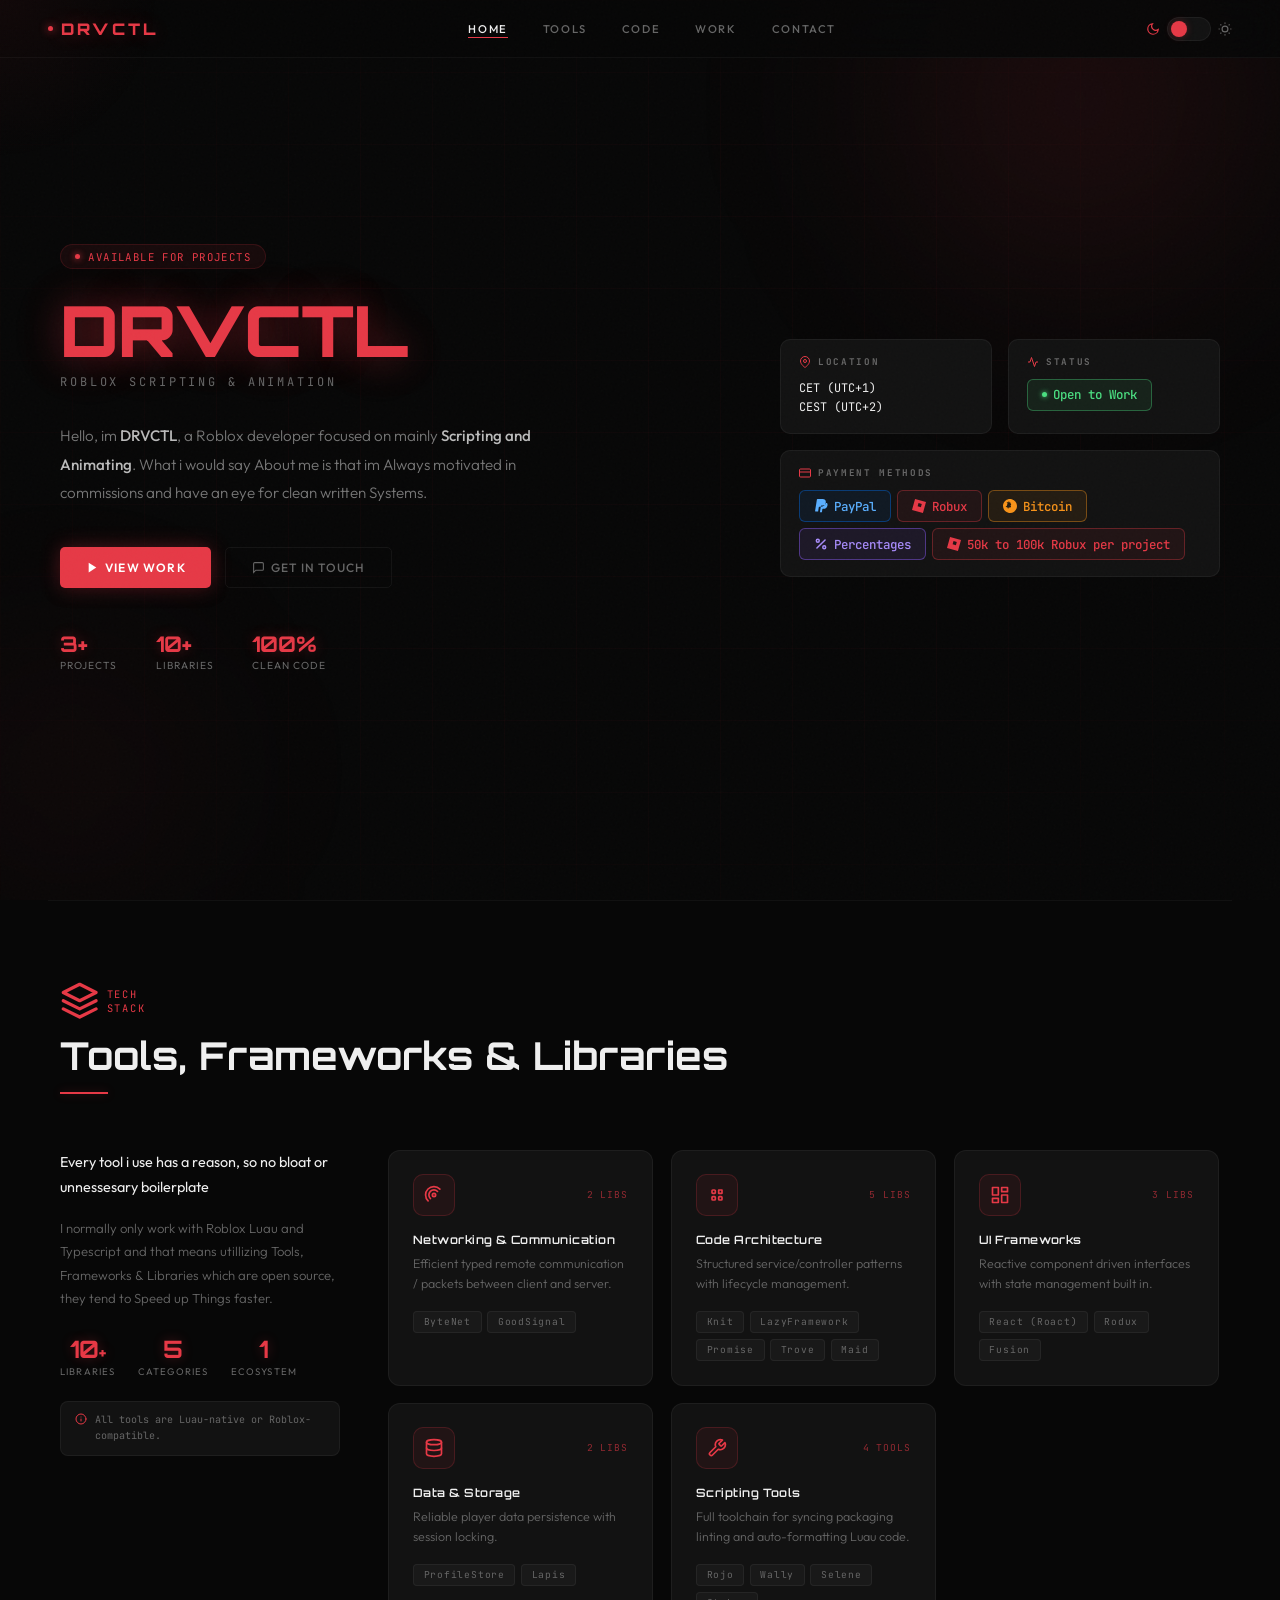
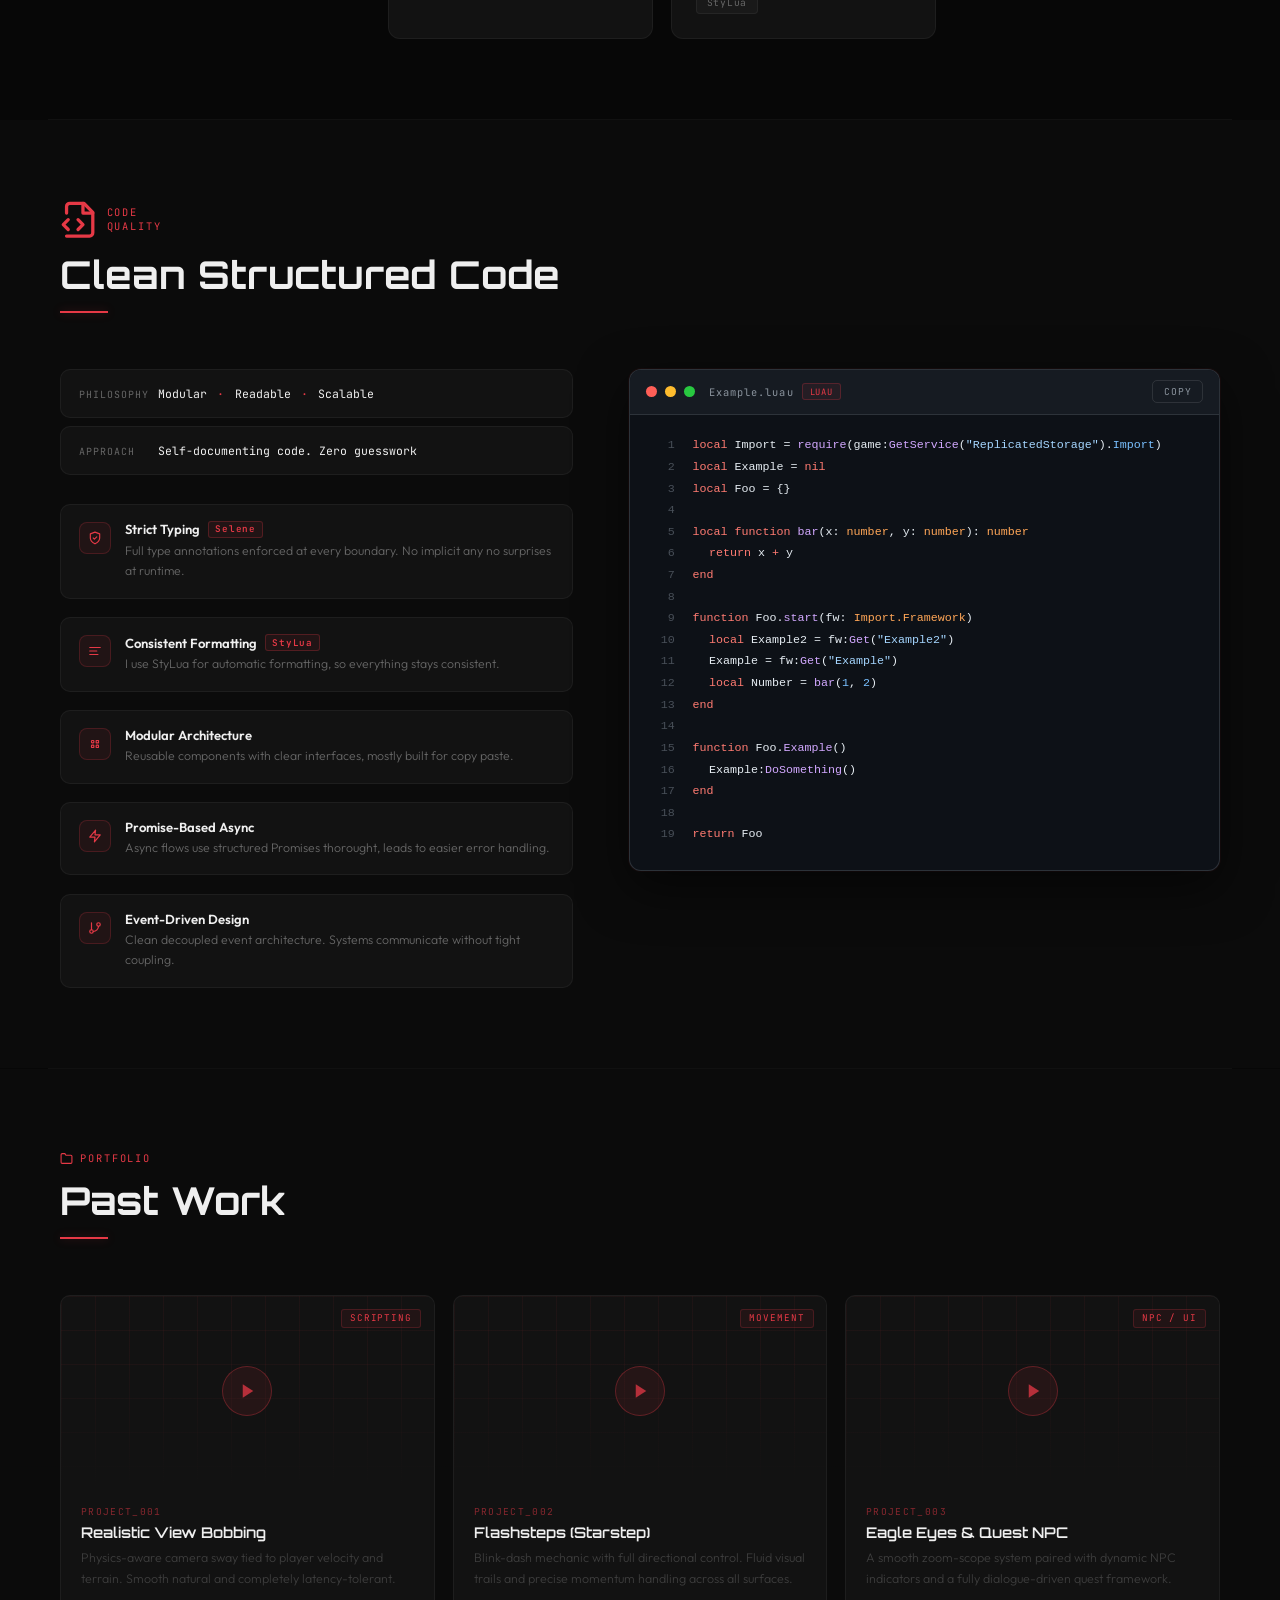
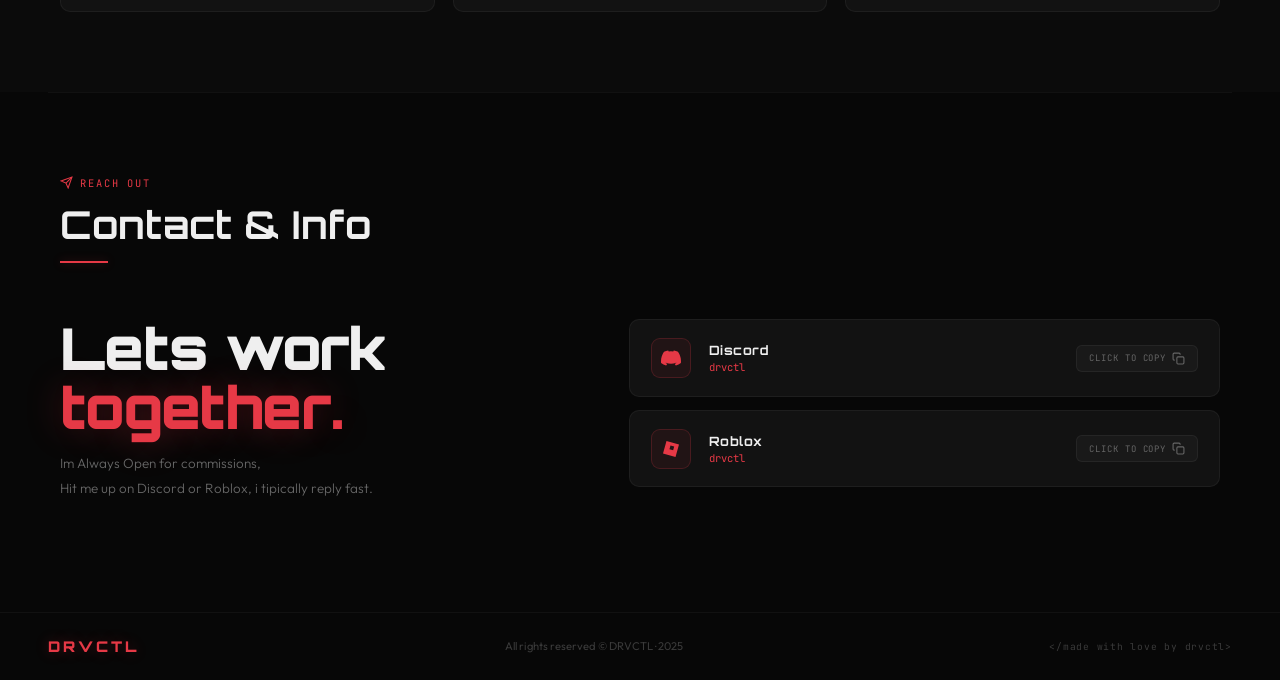
==== index.html @ 99452162 "Add files via upload" ====
<!DOCTYPE html><!--xh9IJOQR8gLfGlNDyFXEE--><html lang="en"><head><meta charSet="utf-8"/><meta name="viewport" content="width=device-width, initial-scale=1"/><link rel="stylesheet" href="/_next/static/css/c3467cd897c38eed.css" data-precedence="next"/><link rel="preload" as="script" fetchPriority="low" href="/_next/static/chunks/webpack-c042ca735a68d6ec.js"/><script src="/_next/static/chunks/4bd1b696-c023c6e3521b1417.js" async=""></script><script src="/_next/static/chunks/255-54d3085ce94738a4.js" async=""></script><script src="/_next/static/chunks/main-app-c511c0a7a3a63392.js" async=""></script><script src="/_next/static/chunks/app/page-fbd50535c885b7f0.js" async=""></script><link rel="preconnect" href="https://fonts.googleapis.com"/><link rel="preconnect" href="https://fonts.gstatic.com" crossorigin="anonymous"/><link rel="icon" type="image/svg+xml" href="data:image/svg+xml,%3Csvg xmlns=&#x27;http://www.w3.org/2000/svg&#x27; viewBox=&#x27;0 0 24 24&#x27; fill=&#x27;none&#x27; stroke=&#x27;%23e63946&#x27; stroke-width=&#x27;2&#x27; stroke-linecap=&#x27;round&#x27; stroke-linejoin=&#x27;round&#x27;%3E%3Cpolygon points=&#x27;13 2 3 14 12 14 11 22 21 10 12 10 13 2&#x27;/%3E%3C/svg%3E"/><title>drvctl/portfolio</title><meta name="description" content="DRVCTL — portfolio."/><link href="https://fonts.googleapis.com/css2?family=Orbitron:wght@400;600;700;900&amp;family=Outfit:wght@300;400;500;600&amp;family=JetBrains+Mono:wght@400;500;700&amp;display=swap" rel="stylesheet"/><script src="/_next/static/chunks/polyfills-42372ed130431b0a.js" noModule=""></script></head><body><div hidden=""><!--$--><!--/$--></div><div id="cursor-glow"></div><nav><div class="nav-logo"><div class="nav-dot"></div>DRVCTL</div><div class="nav-links"><a href="#hero" class="active">Home</a><a href="#tools" class="">Tools</a><a href="#code" class="">Code</a><a href="#work" class="">Work</a><a href="#contact" class="">Contact</a></div><div class="theme-toggle-wrap"><svg class="t-ico t-ico-moon" viewBox="0 0 24 24" fill="none" stroke="currentColor" stroke-width="2"><path d="M21 12.79A9 9 0 1 1 11.21 3 7 7 0 0 0 21 12.79z"></path></svg><div class="theme-toggle" aria-label="Toggle theme"><div class="theme-toggle-knob"></div></div><svg class="t-ico t-ico-sun" viewBox="0 0 24 24" fill="none" stroke="currentColor" stroke-width="2"><circle cx="12" cy="12" r="5"></circle><line x1="12" y1="1" x2="12" y2="3"></line><line x1="12" y1="21" x2="12" y2="23"></line><line x1="4.22" y1="4.22" x2="5.64" y2="5.64"></line><line x1="18.36" y1="18.36" x2="19.78" y2="19.78"></line><line x1="1" y1="12" x2="3" y2="12"></line><line x1="21" y1="12" x2="23" y2="12"></line><line x1="4.22" y1="19.78" x2="5.64" y2="18.36"></line><line x1="18.36" y1="5.64" x2="19.78" y2="4.22"></line></svg></div></nav><section id="hero"><div class="grid-bg"></div><div class="orb orb-1"></div><div class="orb orb-2"></div><div class="hero-inner"><div class="hero-text"><div class="hero-badge fi"><div class="badge-dot"></div>Available for Projects</div><h1 class="hero-name fi d1"><em>DRVCTL</em></h1><p class="hero-role fi d1">Roblox Scripting &amp; Animation</p><p class="hero-bio fi d2">Hello, im <strong>DRVCTL</strong>, a Roblox developer focused on mainly<!-- --> <strong>Scripting and Animating</strong>. What i would say About me is that im Always motivated in commissions and have an eye for clean written Systems.</p><div class="cta-row fi d3"><button class="btn-red"><svg viewBox="0 0 24 24" fill="currentColor" style="width:13px;height:13px"><polygon points="5 3 19 12 5 21 5 3"></polygon></svg> <!-- -->View Work</button><button class="btn-ghost"><svg viewBox="0 0 24 24" fill="none" stroke="currentColor" stroke-width="2" style="width:13px;height:13px"><path d="M21 15a2 2 0 0 1-2 2H7l-4 4V5a2 2 0 0 1 2-2h14a2 2 0 0 1 2 2z"></path></svg> <!-- -->Get in Touch</button></div><div class="hero-stats fi d4"><div><div class="stat-val">3+</div><div class="stat-key">Projects</div></div><div><div class="stat-val">10+</div><div class="stat-key">Libraries</div></div><div><div class="stat-val">100%</div><div class="stat-key">Clean Code</div></div></div></div><div class="hero-visual fi d2"><div class="hero-cards-col"><div class="hero-cards-row"><div class="ci-card"><div class="ci-card-title"><svg viewBox="0 0 24 24" fill="none" stroke="currentColor" stroke-width="2"><path d="M21 10c0 7-9 13-9 13s-9-6-9-13a9 9 0 0 1 18 0z"></path><circle cx="12" cy="10" r="3"></circle></svg>Location</div><div class="ci-card-body">CET (UTC+1)<br/>CEST (UTC+2)</div></div><div class="ci-card"><div class="ci-card-title"><svg viewBox="0 0 24 24" fill="none" stroke="currentColor" stroke-width="2"><polyline points="22 12 18 12 15 21 9 3 6 12 2 12"></polyline></svg>Status</div><div class="ci-badges"><span class="ci-badge open"><span style="width:5px;height:5px;border-radius:50%;background:#4ade80;box-shadow:0 0 5px #4ade80;animation:blink 2s infinite;flex-shrink:0;display:inline-block"></span>Open to Work</span></div></div></div><div class="ci-card"><div class="ci-card-title"><svg viewBox="0 0 24 24" fill="none" stroke="currentColor" stroke-width="2"><rect x="1" y="4" width="22" height="16" rx="2" ry="2"></rect><line x1="1" y1="10" x2="23" y2="10"></line></svg>Payment Methods</div><div class="ci-badges"><span class="ci-badge paypal"><svg width="11" height="11" viewBox="0 0 24 24" fill="currentColor"><path d="M7.076 21.337H2.47a.641.641 0 0 1-.633-.74L4.944.901C5.026.382 5.474 0 5.998 0h7.46c2.57 0 4.578.543 5.69 1.81 1.01 1.15 1.304 2.42 1.012 4.287-.023.143-.047.288-.077.437-.983 5.05-4.349 6.797-8.647 6.797h-2.19c-.524 0-.968.382-1.05.9l-1.12 7.106zm14.146-14.42a3.35 3.35 0 0 0-.607-.541c-.013.076-.026.175-.041.254-.59 3.025-2.566 4.643-5.813 4.643h-2.19a.752.752 0 0 0-.743.637l-1.33 8.437-.356 2.254h3.408l.837-5.306a.641.641 0 0 1 .634-.541h1.329c3.576 0 5.966-1.456 6.73-5.687.32-1.748.143-3.168-.858-4.15z"></path></svg>PayPal</span><span class="ci-badge robux"><svg width="10" height="10" viewBox="0 0 24 24" fill="currentColor"><path d="M5.24 0L0 18.9 18.76 24 24 5.1zm10.01 13.99l-5.57-1.53 1.53-5.57 5.57 1.53z"></path></svg>Robux</span><span class="ci-badge btc"><svg width="11" height="11" viewBox="0 0 24 24" fill="currentColor"><path d="M23.638 14.904c-1.602 6.43-8.113 10.34-14.542 8.736C2.67 22.05-1.244 15.525.362 9.105 1.962 2.67 8.475-1.243 14.9.358c6.43 1.605 10.342 8.115 8.738 14.546zM14.52 7.027c-.867-.316-1.799-.421-2.68-.45l.434-1.739-1.064-.265-.424 1.698c-.28-.07-.567-.135-.853-.2l.427-1.711-1.063-.265-.434 1.737c-.232-.053-.46-.105-.682-.16l.001-.005-1.468-.366-.283 1.136s.788.181.771.192c.43.107.508.392.495.618l-.496 1.988c.03.008.068.018.11.035l-.112-.028-.696 2.79c-.052.13-.185.325-.485.251.011.016-.772-.192-.772-.192l-.527 1.218 1.386.346c.258.065.51.132.759.196l-.44 1.763 1.063.265.434-1.74c.29.079.572.151.847.221l-.432 1.73 1.063.265.44-1.758c1.816.344 3.18.205 3.755-1.438.463-1.322-.023-2.085-.979-2.583.696-.16 1.22-.617 1.36-1.56.192-1.237-.756-1.904-2.042-2.35z"></path></svg>Bitcoin</span><span class="ci-badge percent"><svg width="12" height="12" viewBox="0 0 24 24" fill="none" stroke="currentColor" stroke-width="2.5" stroke-linecap="round"><line x1="19" y1="5" x2="5" y2="19"></line><circle cx="6.5" cy="6.5" r="2.5"></circle><circle cx="17.5" cy="17.5" r="2.5"></circle></svg>Percentages</span><span class="ci-badge robux"><svg width="10" height="10" viewBox="0 0 24 24" fill="currentColor"><path d="M5.24 0L0 18.9 18.76 24 24 5.1zm10.01 13.99l-5.57-1.53 1.53-5.57 5.57 1.53z"></path></svg>50k to 100k Robux per project</span></div></div></div></div></div></section><hr class="divider"/><section id="tools"><div class="section-inner"><div class="section-header fi"><div class="section-eyebrow"><svg viewBox="0 0 24 24" fill="none" stroke="currentColor" stroke-width="2" stroke-linecap="round" stroke-linejoin="round"><polygon points="12 2 2 7 12 12 22 7 12 2"></polygon><polyline points="2 17 12 22 22 17"></polyline><polyline points="2 12 12 17 22 12"></polyline></svg> tech stack</div><h2 class="section-title">Tools, Frameworks &amp; Libraries</h2><div class="section-rule"></div></div><div class="tools-layout"><div class="tools-sidebar fi"><p class="tools-sidebar-lead">Every tool i use has a reason, so no bloat or unnessesary boilerplate</p><p class="tools-sidebar-body">I normally only work with Roblox Luau and Typescript and that means utillizing Tools, Frameworks &amp; Libraries which are open source, they tend to Speed up Things faster.</p><div class="tools-stats"><div class="ts-stat"><div class="ts-val">10<span class="ts-plus">+</span></div><div class="ts-key">Libraries</div></div><div class="ts-stat"><div class="ts-val">5</div><div class="ts-key">Categories</div></div><div class="ts-stat"><div class="ts-val">1</div><div class="ts-key">Ecosystem</div></div></div><div class="tools-sidebar-note"><svg viewBox="0 0 24 24" fill="none" stroke="currentColor" stroke-width="2" stroke-linecap="round" stroke-linejoin="round"><circle cx="12" cy="12" r="10"></circle><line x1="12" y1="16" x2="12" y2="12"></line><line x1="12" y1="8" x2="12.01" y2="8"></line></svg><span>All tools are Luau-native or Roblox-compatible.</span></div></div><div class="tools-grid"><div class="tool-card fi "><div class="tool-card-top"><div class="tool-ico-lg"><svg viewBox="0 0 24 24" fill="none" stroke="currentColor" stroke-width="2" stroke-linecap="round" stroke-linejoin="round"><circle cx="12" cy="12" r="2"></circle><path d="M4.93 19.07A10 10 0 1 1 19.07 4.93"></path><path d="M7.76 16.24A6 6 0 1 1 16.24 7.76"></path></svg></div><span class="tool-count">2 libs</span></div><div class="tool-cat">Networking &amp; Communication</div><div class="tool-desc">Efficient typed remote communication / packets between client and server.</div><div class="tool-pills"><span class="pill">ByteNet</span><span class="pill">GoodSignal</span></div></div><div class="tool-card fi d1"><div class="tool-card-top"><div class="tool-ico-lg"><svg viewBox="0 0 24 24" fill="none" stroke="currentColor" stroke-width="2" stroke-linecap="round" stroke-linejoin="round"><rect x="14" y="14" width="4" height="4" rx="1"></rect><rect x="6" y="14" width="4" height="4" rx="1"></rect><rect x="6" y="6" width="4" height="4" rx="1"></rect><path d="M14 6h4v4h-4z"></path></svg></div><span class="tool-count">5 libs</span></div><div class="tool-cat">Code Architecture</div><div class="tool-desc">Structured service/controller patterns with lifecycle management.</div><div class="tool-pills"><span class="pill">Knit</span><span class="pill">LazyFramework</span><span class="pill">Promise</span><span class="pill">Trove</span><span class="pill">Maid</span></div></div><div class="tool-card fi d2"><div class="tool-card-top"><div class="tool-ico-lg"><svg viewBox="0 0 24 24" fill="none" stroke="currentColor" stroke-width="2" stroke-linecap="round" stroke-linejoin="round"><rect x="3" y="3" width="7" height="9"></rect><rect x="14" y="3" width="7" height="5"></rect><rect x="14" y="12" width="7" height="9"></rect><rect x="3" y="16" width="7" height="5"></rect></svg></div><span class="tool-count">3 libs</span></div><div class="tool-cat">UI Frameworks</div><div class="tool-desc">Reactive component driven interfaces with state management built in.</div><div class="tool-pills"><span class="pill">React (Roact)</span><span class="pill">Rodux</span><span class="pill">Fusion</span></div></div><div class="tool-card fi d1"><div class="tool-card-top"><div class="tool-ico-lg"><svg viewBox="0 0 24 24" fill="none" stroke="currentColor" stroke-width="2" stroke-linecap="round" stroke-linejoin="round"><ellipse cx="12" cy="5" rx="9" ry="3"></ellipse><path d="M21 12c0 1.66-4 3-9 3s-9-1.34-9-3"></path><path d="M3 5v14c0 1.66 4 3 9 3s9-1.34 9-3V5"></path></svg></div><span class="tool-count">2 libs</span></div><div class="tool-cat">Data &amp; Storage</div><div class="tool-desc">Reliable player data persistence with session locking.</div><div class="tool-pills"><span class="pill">ProfileStore</span><span class="pill">Lapis</span></div></div><div class="tool-card fi d2"><div class="tool-card-top"><div class="tool-ico-lg"><svg viewBox="0 0 24 24" fill="none" stroke="currentColor" stroke-width="2" stroke-linecap="round" stroke-linejoin="round"><path d="M14.7 6.3a1 1 0 0 0 0 1.4l1.6 1.6a1 1 0 0 0 1.4 0l3.77-3.77a6 6 0 0 1-7.94 7.94l-6.91 6.91a2.12 2.12 0 0 1-3-3l6.91-6.91a6 6 0 0 1 7.94-7.94l-3.76 3.76z"></path></svg></div><span class="tool-count">4 tools</span></div><div class="tool-cat">Scripting Tools</div><div class="tool-desc">Full toolchain for syncing packaging linting and auto-formatting Luau code.</div><div class="tool-pills"><span class="pill">Rojo</span><span class="pill">Wally</span><span class="pill">Selene</span><span class="pill">StyLua</span></div></div></div></div></div></section><hr class="divider"/><section id="code"><div class="section-inner"><div class="section-header fi"><div class="section-eyebrow"><svg viewBox="0 0 24 24" fill="none" stroke="currentColor" stroke-width="2" stroke-linecap="round" stroke-linejoin="round"><path d="M4 22h14a2 2 0 0 0 2-2V7.5L14.5 2H6a2 2 0 0 0-2 2v4"></path><polyline points="14 2 14 8 20 8"></polyline><path d="m5 12-3 3 3 3"></path><path d="m11 18 3-3-3-3"></path></svg> code quality</div><h2 class="section-title">Clean Structured Code</h2><div class="section-rule"></div></div><div class="code-layout"><div class="code-left fi"><div class="code-intro-cards"><div class="cp-card"><div class="cic"><div class="cic-label">Philosophy</div><div class="cic-val">Modular <span class="cic-sep">·</span> Readable <span class="cic-sep">·</span> Scalable</div></div></div><div class="cp-card"><div class="cic"><div class="cic-label">Approach</div><div class="cic-val">Self-documenting code. Zero guesswork</div></div></div></div><div class="code-principles"><div class="cp-card"><div class="cp-row"><div class="cp-icon"><svg viewBox="0 0 24 24" fill="none" stroke="currentColor" stroke-width="2" stroke-linecap="round" stroke-linejoin="round"><path d="M12 22s8-4 8-10V5l-8-3-8 3v7c0 6 8 10 8 10z"></path><polyline points="9 12 11 14 15 10"></polyline></svg></div><div class="cp-content"><div class="cp-title">Strict Typing<span class="cp-tool">Selene</span></div><div class="cp-desc">Full type annotations enforced at every boundary. No implicit any no surprises at runtime.</div></div></div></div><div class="cp-card"><div class="cp-row"><div class="cp-icon"><svg viewBox="0 0 24 24" fill="none" stroke="currentColor" stroke-width="2" stroke-linecap="round" stroke-linejoin="round"><line x1="21" y1="6" x2="3" y2="6"></line><line x1="15" y1="12" x2="3" y2="12"></line><line x1="17" y1="18" x2="3" y2="18"></line></svg></div><div class="cp-content"><div class="cp-title">Consistent Formatting<span class="cp-tool">StyLua</span></div><div class="cp-desc">I use StyLua for automatic formatting, so everything stays consistent.</div></div></div></div><div class="cp-card"><div class="cp-row"><div class="cp-icon"><svg viewBox="0 0 24 24" fill="none" stroke="currentColor" stroke-width="2" stroke-linecap="round" stroke-linejoin="round"><rect x="14" y="14" width="4" height="4" rx="1"></rect><rect x="6" y="14" width="4" height="4" rx="1"></rect><rect x="6" y="6" width="4" height="4" rx="1"></rect><path d="M14 6h4v4h-4z"></path></svg></div><div class="cp-content"><div class="cp-title">Modular Architecture</div><div class="cp-desc">Reusable components with clear interfaces, mostly built for copy paste.</div></div></div></div><div class="cp-card"><div class="cp-row"><div class="cp-icon"><svg viewBox="0 0 24 24" fill="none" stroke="currentColor" stroke-width="2" stroke-linecap="round" stroke-linejoin="round"><polygon points="13 2 3 14 12 14 11 22 21 10 12 10 13 2"></polygon></svg></div><div class="cp-content"><div class="cp-title">Promise-Based Async</div><div class="cp-desc">Async flows use structured Promises thorought, leads to easier error handling.</div></div></div></div><div class="cp-card"><div class="cp-row"><div class="cp-icon"><svg viewBox="0 0 24 24" fill="none" stroke="currentColor" stroke-width="2" stroke-linecap="round" stroke-linejoin="round"><line x1="6" y1="3" x2="6" y2="15"></line><circle cx="18" cy="6" r="3"></circle><circle cx="6" cy="18" r="3"></circle><path d="M18 9a9 9 0 0 1-9 9"></path></svg></div><div class="cp-content"><div class="cp-title">Event-Driven Design</div><div class="cp-desc">Clean decoupled event architecture. Systems communicate without tight coupling.</div></div></div></div></div></div><div class="terminal fi d2"><div class="terminal-bar"><div class="td td-r"></div><div class="td td-y"></div><div class="td td-g"></div><div class="t-title">Example.luau<span class="t-lang-badge">Luau</span></div><button class="terminal-copy-btn ">Copy</button></div><div class="terminal-body"><pre><div><span class="ln">1</span><span class="kw">local </span><span class="vr">Import</span><span> = </span><span class="fn">require</span><span>(</span><span class="vr">game</span><span>:</span><span class="fn">GetService</span><span>(</span><span class="st">&quot;ReplicatedStorage&quot;</span><span>).</span><span class="prop">Import</span><span>)</span></div><div><span class="ln">2</span><span class="kw">local </span><span class="vr">Example</span><span> = </span><span class="kw">nil</span></div><div><span class="ln">3</span><span class="kw">local </span><span class="vr">Foo</span><span> = {}</span></div><div><span class="ln">4</span></div><div><span class="ln">5</span><span class="kw">local function </span><span class="fn">bar</span><span>(</span><span class="vr">x</span><span>: </span><span class="tp">number</span><span>, </span><span class="vr">y</span><span>: </span><span class="tp">number</span><span>): </span><span class="tp">number</span></div><div><span class="ln">6</span><span class="kw">	return </span><span class="vr">x</span><span class="op"> + </span><span class="vr">y</span></div><div><span class="ln">7</span><span class="kw">end</span></div><div><span class="ln">8</span></div><div><span class="ln">9</span><span class="kw">function </span><span class="vr">Foo</span><span>.</span><span class="fn">start</span><span>(</span><span class="vr">fw</span><span>: </span><span class="tp">Import.Framework</span><span>)</span></div><div><span class="ln">10</span><span class="kw">	local </span><span class="vr">Example2</span><span> = </span><span class="vr">fw</span><span>:</span><span class="fn">Get</span><span>(</span><span class="st">&quot;Example2&quot;</span><span>)</span></div><div><span class="ln">11</span><span>	</span><span class="vr">Example</span><span> = </span><span class="vr">fw</span><span>:</span><span class="fn">Get</span><span>(</span><span class="st">&quot;Example&quot;</span><span>)</span></div><div><span class="ln">12</span><span class="kw">	local </span><span class="vr">Number</span><span> = </span><span class="fn">bar</span><span>(</span><span class="nm">1</span><span>, </span><span class="nm">2</span><span>)</span></div><div><span class="ln">13</span><span class="kw">end</span></div><div><span class="ln">14</span></div><div><span class="ln">15</span><span class="kw">function </span><span class="vr">Foo</span><span>.</span><span class="fn">Example</span><span>()</span></div><div><span class="ln">16</span><span>	</span><span class="vr">Example</span><span>:</span><span class="fn">DoSomething</span><span>()</span></div><div><span class="ln">17</span><span class="kw">end</span></div><div><span class="ln">18</span></div><div><span class="ln">19</span><span class="kw">return </span><span class="vr">Foo</span></div></pre></div></div></div></div></section><hr class="divider"/><section id="work"><div class="section-inner"><div class="section-header fi"><div class="section-eyebrow"><svg viewBox="0 0 24 24" fill="none" stroke="currentColor" stroke-width="2" style="width:13px;height:13px"><path d="M22 19a2 2 0 0 1-2 2H4a2 2 0 0 1-2-2V5a2 2 0 0 1 2-2h5l2 3h9a2 2 0 0 1 2 2z"></path></svg>portfolio</div><h2 class="section-title">Past Work</h2><div class="section-rule"></div></div><div class="work-grid"><div class="work-card fi "><div class="work-thumb"><video class="thumb-video" src="https://files.catbox.moe/8qedfu.mp4" muted="" playsInline="" preload="metadata" style="pointer-events:none"></video><div class="thumb-grid"></div><div class="thumb-fade"></div><span class="work-badge">Scripting</span><div class="work-play"><svg viewBox="0 0 24 24" fill="currentColor" style="width:18px;height:18px;margin-left:2px"><polygon points="5 3 19 12 5 21 5 3"></polygon></svg></div></div><div class="work-body"><div class="work-idx">PROJECT_<!-- -->001</div><div class="work-title">Realistic View Bobbing</div><div class="work-desc">Physics-aware camera sway tied to player velocity and terrain. Smooth natural and completely latency-tolerant.</div></div></div><div class="work-card fi d1"><div class="work-thumb"><video class="thumb-video" src="https://files.catbox.moe/xrctqd.mp4" muted="" playsInline="" preload="metadata" style="pointer-events:none"></video><div class="thumb-grid"></div><div class="thumb-fade"></div><span class="work-badge">Movement</span><div class="work-play"><svg viewBox="0 0 24 24" fill="currentColor" style="width:18px;height:18px;margin-left:2px"><polygon points="5 3 19 12 5 21 5 3"></polygon></svg></div></div><div class="work-body"><div class="work-idx">PROJECT_<!-- -->002</div><div class="work-title">Flashsteps (Starstep)</div><div class="work-desc">Blink-dash mechanic with full directional control. Fluid visual trails and precise momentum handling across all surfaces.</div></div></div><div class="work-card fi d2"><div class="work-thumb"><video class="thumb-video" src="https://files.catbox.moe/epp51o.mp4" muted="" playsInline="" preload="metadata" style="pointer-events:none"></video><div class="thumb-grid"></div><div class="thumb-fade"></div><span class="work-badge">NPC / UI</span><div class="work-play"><svg viewBox="0 0 24 24" fill="currentColor" style="width:18px;height:18px;margin-left:2px"><polygon points="5 3 19 12 5 21 5 3"></polygon></svg></div></div><div class="work-body"><div class="work-idx">PROJECT_<!-- -->003</div><div class="work-title">Eagle Eyes &amp; Quest NPC</div><div class="work-desc">A smooth zoom-scope system paired with dynamic NPC indicators and a fully dialogue-driven quest framework.</div></div></div></div></div></section><div id="video-modal" class=""><div class="vm-backdrop"></div><div class="vm-box"><div class="vm-header"><div class="vm-title"><div class="vm-title-dot"></div><span>Preview</span></div><button class="vm-close"><svg viewBox="0 0 14 14"><line x1="1" y1="1" x2="13" y2="13"></line><line x1="13" y1="1" x2="1" y2="13"></line></svg></button></div><div class="vm-video-wrap"></div></div></div><hr class="divider"/><section id="contact"><div class="section-inner"><div class="section-header fi"><div class="section-eyebrow"><svg viewBox="0 0 24 24" fill="none" stroke="currentColor" stroke-width="2" style="width:13px;height:13px"><line x1="22" y1="2" x2="11" y2="13"></line><polygon points="22 2 15 22 11 13 2 9 22 2"></polygon></svg>reach out</div><h2 class="section-title">Contact &amp; Info</h2><div class="section-rule"></div></div><div class="contact-grid"><div class="contact-left fi"><h3>Lets work<br/><em>together.</em></h3><p>Im Always Open for commissions,<br/>Hit me up on Discord or Roblox, i tipically reply fast.</p></div><div class="contact-right-copy fi d1"><div class="c-platform"><div class="cp-ico"><svg width="20" height="20" viewBox="0 0 24 24" fill="#e63946"><path d="M20.317 4.37a19.791 19.791 0 0 0-4.885-1.515.074.074 0 0 0-.079.037c-.21.375-.444.864-.608 1.25a18.27 18.27 0 0 0-5.487 0 12.64 12.64 0 0 0-.617-1.25.077.077 0 0 0-.079-.037A19.736 19.736 0 0 0 3.677 4.37a.07.07 0 0 0-.032.027C.533 9.046-.32 13.58.099 18.057a.082.082 0 0 0 .031.057 19.9 19.9 0 0 0 5.993 3.03.078.078 0 0 0 .084-.028 14.09 14.09 0 0 0 1.226-1.994.076.076 0 0 0-.041-.106 13.107 13.107 0 0 1-1.872-.892.077.077 0 0 1-.008-.128 10.2 10.2 0 0 0 .372-.292.074.074 0 0 1 .077-.01c3.928 1.793 8.18 1.793 12.062 0a.074.074 0 0 1 .078.01c.12.098.246.198.373.292a.077.077 0 0 1-.006.127 12.299 12.299 0 0 1-1.873.892.077.077 0 0 0-.041.107c.36.698.772 1.362 1.225 1.993a.076.076 0 0 0 .084.028 19.839 19.839 0 0 0 6.002-3.03.077.077 0 0 0 .032-.054c.5-5.177-.838-9.674-3.549-13.66a.061.061 0 0 0-.031-.03z"></path></svg></div><div class="cp-info"><div class="cp-name">Discord</div><div class="cp-sub">drvctl</div></div><div class="cp-action"><span class="cp-copy-label">click to copy</span><div class="cp-arr"><svg viewBox="0 0 24 24" fill="none" stroke="currentColor" stroke-width="2" style="width:13px;height:13px"><rect x="9" y="9" width="13" height="13" rx="2" ry="2"></rect><path d="M5 15H4a2 2 0 0 1-2-2V4a2 2 0 0 1 2-2h9a2 2 0 0 1 2 2v1"></path></svg></div></div></div><div class="c-platform"><div class="cp-ico"><svg width="16" height="16" viewBox="0 0 24 24" fill="#e63946"><path d="M5.24 0L0 18.9 18.76 24 24 5.1zm10.01 13.99l-5.57-1.53 1.53-5.57 5.57 1.53z"></path></svg></div><div class="cp-info"><div class="cp-name">Roblox</div><div class="cp-sub">drvctl</div></div><div class="cp-action"><span class="cp-copy-label">click to copy</span><div class="cp-arr"><svg viewBox="0 0 24 24" fill="none" stroke="currentColor" stroke-width="2" style="width:13px;height:13px"><rect x="9" y="9" width="13" height="13" rx="2" ry="2"></rect><path d="M5 15H4a2 2 0 0 1-2-2V4a2 2 0 0 1 2-2h9a2 2 0 0 1 2 2v1"></path></svg></div></div></div></div></div></div></section><div id="copy-toast" class=""></div><footer><div class="foot-logo">DRVCTL</div><div class="foot-text">All rights reserved © DRVCTL · 2025</div><div class="foot-code">&lt;/made with love by drvctl&gt;</div></footer><!--$--><!--/$--><script src="/_next/static/chunks/webpack-c042ca735a68d6ec.js" id="_R_" async=""></script><script>(self.__next_f=self.__next_f||[]).push([0])</script><script>self.__next_f.push([1,"1:\"$Sreact.fragment\"\n2:I[9766,[],\"\"]\n3:I[8924,[],\"\"]\n4:I[3431,[\"974\",\"static/chunks/app/page-fbd50535c885b7f0.js\"],\"default\"]\n5:I[6269,[\"974\",\"static/chunks/app/page-fbd50535c885b7f0.js\"],\"default\"]\n6:I[1218,[\"974\",\"static/chunks/app/page-fbd50535c885b7f0.js\"],\"default\"]\n13:I[7150,[],\"\"]\n:HL[\"/_next/static/css/c3467cd897c38eed.css\",\"style\"]\n"])</script><script>self.__next_f.push([1,"0:{\"P\":null,\"b\":\"xh9IJOQR8gLfGlNDyFXEE\",\"p\":\"\",\"c\":[\"\",\"\"],\"i\":false,\"f\":[[[\"\",{\"children\":[\"__PAGE__\",{}]},\"$undefined\",\"$undefined\",true],[\"\",[\"$\",\"$1\",\"c\",{\"children\":[[[\"$\",\"link\",\"0\",{\"rel\":\"stylesheet\",\"href\":\"/_next/static/css/c3467cd897c38eed.css\",\"precedence\":\"next\",\"crossOrigin\":\"$undefined\",\"nonce\":\"$undefined\"}]],[\"$\",\"html\",null,{\"lang\":\"en\",\"children\":[[\"$\",\"head\",null,{\"children\":[[\"$\",\"link\",null,{\"rel\":\"preconnect\",\"href\":\"https://fonts.googleapis.com\"}],[\"$\",\"link\",null,{\"rel\":\"preconnect\",\"href\":\"https://fonts.gstatic.com\",\"crossOrigin\":\"anonymous\"}],[\"$\",\"link\",null,{\"href\":\"https://fonts.googleapis.com/css2?family=Orbitron:wght@400;600;700;900\u0026family=Outfit:wght@300;400;500;600\u0026family=JetBrains+Mono:wght@400;500;700\u0026display=swap\",\"rel\":\"stylesheet\"}],[\"$\",\"link\",null,{\"rel\":\"icon\",\"type\":\"image/svg+xml\",\"href\":\"data:image/svg+xml,%3Csvg xmlns='http://www.w3.org/2000/svg' viewBox='0 0 24 24' fill='none' stroke='%23e63946' stroke-width='2' stroke-linecap='round' stroke-linejoin='round'%3E%3Cpolygon points='13 2 3 14 12 14 11 22 21 10 12 10 13 2'/%3E%3C/svg%3E\"}]]}],[\"$\",\"body\",null,{\"children\":[\"$\",\"$L2\",null,{\"parallelRouterKey\":\"children\",\"error\":\"$undefined\",\"errorStyles\":\"$undefined\",\"errorScripts\":\"$undefined\",\"template\":[\"$\",\"$L3\",null,{}],\"templateStyles\":\"$undefined\",\"templateScripts\":\"$undefined\",\"notFound\":[[[\"$\",\"title\",null,{\"children\":\"404: This page could not be found.\"}],[\"$\",\"div\",null,{\"style\":{\"fontFamily\":\"system-ui,\\\"Segoe UI\\\",Roboto,Helvetica,Arial,sans-serif,\\\"Apple Color Emoji\\\",\\\"Segoe UI Emoji\\\"\",\"height\":\"100vh\",\"textAlign\":\"center\",\"display\":\"flex\",\"flexDirection\":\"column\",\"alignItems\":\"center\",\"justifyContent\":\"center\"},\"children\":[\"$\",\"div\",null,{\"children\":[[\"$\",\"style\",null,{\"dangerouslySetInnerHTML\":{\"__html\":\"body{color:#000;background:#fff;margin:0}.next-error-h1{border-right:1px solid rgba(0,0,0,.3)}@media (prefers-color-scheme:dark){body{color:#fff;background:#000}.next-error-h1{border-right:1px solid rgba(255,255,255,.3)}}\"}}],[\"$\",\"h1\",null,{\"className\":\"next-error-h1\",\"style\":{\"display\":\"inline-block\",\"margin\":\"0 20px 0 0\",\"padding\":\"0 23px 0 0\",\"fontSize\":24,\"fontWeight\":500,\"verticalAlign\":\"top\",\"lineHeight\":\"49px\"},\"children\":404}],[\"$\",\"div\",null,{\"style\":{\"display\":\"inline-block\"},\"children\":[\"$\",\"h2\",null,{\"style\":{\"fontSize\":14,\"fontWeight\":400,\"lineHeight\":\"49px\",\"margin\":0},\"children\":\"This page could not be found.\"}]}]]}]}]],[]],\"forbidden\":\"$undefined\",\"unauthorized\":\"$undefined\"}]}]]}]]}],{\"children\":[\"__PAGE__\",[\"$\",\"$1\",\"c\",{\"children\":[[[\"$\",\"$L4\",null,{}],[\"$\",\"$L5\",null,{}],[\"$\",\"$L6\",null,{}],[\"$\",\"hr\",null,{\"className\":\"divider\"}],[\"$\",\"section\",null,{\"id\":\"tools\",\"children\":[\"$\",\"div\",null,{\"className\":\"section-inner\",\"children\":[[\"$\",\"div\",null,{\"className\":\"section-header fi\",\"children\":[[\"$\",\"div\",null,{\"className\":\"section-eyebrow\",\"children\":[[\"$\",\"svg\",null,{\"viewBox\":\"0 0 24 24\",\"fill\":\"none\",\"stroke\":\"currentColor\",\"strokeWidth\":\"2\",\"strokeLinecap\":\"round\",\"strokeLinejoin\":\"round\",\"children\":[[\"$\",\"polygon\",null,{\"points\":\"12 2 2 7 12 12 22 7 12 2\"}],[\"$\",\"polyline\",null,{\"points\":\"2 17 12 22 22 17\"}],[\"$\",\"polyline\",null,{\"points\":\"2 12 12 17 22 12\"}]]}],\" tech stack\"]}],[\"$\",\"h2\",null,{\"className\":\"section-title\",\"children\":\"Tools, Frameworks \u0026 Libraries\"}],[\"$\",\"div\",null,{\"className\":\"section-rule\"}]]}],[\"$\",\"div\",null,{\"className\":\"tools-layout\",\"children\":[[\"$\",\"div\",null,{\"className\":\"tools-sidebar fi\",\"children\":[[\"$\",\"p\",null,{\"className\":\"tools-sidebar-lead\",\"children\":\"Every tool i use has a reason, so no bloat or unnessesary boilerplate\"}],[\"$\",\"p\",null,{\"className\":\"tools-sidebar-body\",\"children\":\"I normally only work with Roblox Luau and Typescript and that means utillizing Tools, Frameworks \u0026 Libraries which are open source, they tend to Speed up Things faster.\"}],[\"$\",\"div\",null,{\"className\":\"tools-stats\",\"children\":[[\"$\",\"div\",null,{\"className\":\"ts-stat\",\"children\":[[\"$\",\"div\",null,{\"className\":\"ts-val\",\"children\":[\"10\",[\"$\",\"span\",null,{\"className\":\"ts-plus\",\"children\":\"+\"}]]}],[\"$\",\"div\",null,{\"className\":\"ts-key\",\"children\":\"Libraries\"}]]}],[\"$\",\"div\",null,{\"className\":\"ts-stat\",\"children\":[[\"$\",\"div\",null,{\"className\":\"ts-val\",\"children\":\"5\"}],[\"$\",\"div\",null,{\"className\":\"ts-key\",\"children\":\"Categories\"}]]}],[\"$\",\"div\",null,{\"className\":\"ts-stat\",\"children\":[[\"$\",\"div\",null,{\"className\":\"ts-val\",\"children\":\"1\"}],[\"$\",\"div\",null,{\"className\":\"ts-key\",\"children\":\"Ecosystem\"}]]}]]}],[\"$\",\"div\",null,{\"className\":\"tools-sidebar-note\",\"children\":[[\"$\",\"svg\",null,{\"viewBox\":\"0 0 24 24\",\"fill\":\"none\",\"stroke\":\"currentColor\",\"strokeWidth\":\"2\",\"strokeLinecap\":\"round\",\"strokeLinejoin\":\"round\",\"children\":\"$L7\"}],\"$L8\"]}]]}],\"$L9\"]}]]}]}],\"$La\",\"$Lb\",\"$Lc\",\"$Ld\",\"$Le\",\"$Lf\",\"$L10\"],null,\"$L11\"]}],{},null,false]},null,false],\"$L12\",false]],\"m\":\"$undefined\",\"G\":[\"$13\",[]],\"s\":false,\"S\":true}\n"])</script><script>self.__next_f.push([1,"18:I[1741,[\"974\",\"static/chunks/app/page-fbd50535c885b7f0.js\"],\"default\"]\n19:I[2397,[\"974\",\"static/chunks/app/page-fbd50535c885b7f0.js\"],\"default\"]\n1a:I[8750,[\"974\",\"static/chunks/app/page-fbd50535c885b7f0.js\"],\"default\"]\n1b:I[4431,[],\"OutletBoundary\"]\n1d:I[5278,[],\"AsyncMetadataOutlet\"]\n1f:I[4431,[],\"ViewportBoundary\"]\n21:I[4431,[],\"MetadataBoundary\"]\n22:\"$Sreact.suspense\"\n7:[[\"$\",\"circle\",null,{\"cx\":\"12\",\"cy\":\"12\",\"r\":\"10\"}],[\"$\",\"line\",null,{\"x1\":\"12\",\"y1\":\"16\",\"x2\":\"12\",\"y2\":\"12\"}],[\"$\",\"line\",null,{\"x1\":\"12\",\"y1\":\"8\",\"x2\":\"12.01\",\"y2\":\"8\"}]]\n8:[\"$\",\"span\",null,{\"children\":\"All tools are Luau-native or Roblox-compatible.\"}]\n"])</script><script>self.__next_f.push([1,"9:[\"$\",\"div\",null,{\"className\":\"tools-grid\",\"children\":[[\"$\",\"div\",\"Networking \u0026 Communication\",{\"className\":\"tool-card fi \",\"children\":[[\"$\",\"div\",null,{\"className\":\"tool-card-top\",\"children\":[[\"$\",\"div\",null,{\"className\":\"tool-ico-lg\",\"children\":[\"$\",\"svg\",null,{\"viewBox\":\"0 0 24 24\",\"fill\":\"none\",\"stroke\":\"currentColor\",\"strokeWidth\":\"2\",\"strokeLinecap\":\"round\",\"strokeLinejoin\":\"round\",\"children\":[[\"$\",\"circle\",null,{\"cx\":\"12\",\"cy\":\"12\",\"r\":\"2\"}],[\"$\",\"path\",null,{\"d\":\"M4.93 19.07A10 10 0 1 1 19.07 4.93\"}],[\"$\",\"path\",null,{\"d\":\"M7.76 16.24A6 6 0 1 1 16.24 7.76\"}]]}]}],[\"$\",\"span\",null,{\"className\":\"tool-count\",\"children\":\"2 libs\"}]]}],[\"$\",\"div\",null,{\"className\":\"tool-cat\",\"children\":\"Networking \u0026 Communication\"}],[\"$\",\"div\",null,{\"className\":\"tool-desc\",\"children\":\"Efficient typed remote communication / packets between client and server.\"}],[\"$\",\"div\",null,{\"className\":\"tool-pills\",\"children\":[[\"$\",\"span\",\"ByteNet\",{\"className\":\"pill\",\"children\":\"ByteNet\"}],[\"$\",\"span\",\"GoodSignal\",{\"className\":\"pill\",\"children\":\"GoodSignal\"}]]}]]}],[\"$\",\"div\",\"Code Architecture\",{\"className\":\"tool-card fi d1\",\"children\":[[\"$\",\"div\",null,{\"className\":\"tool-card-top\",\"children\":[[\"$\",\"div\",null,{\"className\":\"tool-ico-lg\",\"children\":[\"$\",\"svg\",null,{\"viewBox\":\"0 0 24 24\",\"fill\":\"none\",\"stroke\":\"currentColor\",\"strokeWidth\":\"2\",\"strokeLinecap\":\"round\",\"strokeLinejoin\":\"round\",\"children\":[[\"$\",\"rect\",null,{\"x\":\"14\",\"y\":\"14\",\"width\":\"4\",\"height\":\"4\",\"rx\":\"1\"}],[\"$\",\"rect\",null,{\"x\":\"6\",\"y\":\"14\",\"width\":\"4\",\"height\":\"4\",\"rx\":\"1\"}],[\"$\",\"rect\",null,{\"x\":\"6\",\"y\":\"6\",\"width\":\"4\",\"height\":\"4\",\"rx\":\"1\"}],[\"$\",\"path\",null,{\"d\":\"M14 6h4v4h-4z\"}]]}]}],[\"$\",\"span\",null,{\"className\":\"tool-count\",\"children\":\"5 libs\"}]]}],[\"$\",\"div\",null,{\"className\":\"tool-cat\",\"children\":\"Code Architecture\"}],[\"$\",\"div\",null,{\"className\":\"tool-desc\",\"children\":\"Structured service/controller patterns with lifecycle management.\"}],[\"$\",\"div\",null,{\"className\":\"tool-pills\",\"children\":[[\"$\",\"span\",\"Knit\",{\"className\":\"pill\",\"children\":\"Knit\"}],[\"$\",\"span\",\"LazyFramework\",{\"className\":\"pill\",\"children\":\"LazyFramework\"}],[\"$\",\"span\",\"Promise\",{\"className\":\"pill\",\"children\":\"Promise\"}],[\"$\",\"span\",\"Trove\",{\"className\":\"pill\",\"children\":\"Trove\"}],[\"$\",\"span\",\"Maid\",{\"className\":\"pill\",\"children\":\"Maid\"}]]}]]}],[\"$\",\"div\",\"UI Frameworks\",{\"className\":\"tool-card fi d2\",\"children\":[[\"$\",\"div\",null,{\"className\":\"tool-card-top\",\"children\":[[\"$\",\"div\",null,{\"className\":\"tool-ico-lg\",\"children\":[\"$\",\"svg\",null,{\"viewBox\":\"0 0 24 24\",\"fill\":\"none\",\"stroke\":\"currentColor\",\"strokeWidth\":\"2\",\"strokeLinecap\":\"round\",\"strokeLinejoin\":\"round\",\"children\":[[\"$\",\"rect\",null,{\"x\":\"3\",\"y\":\"3\",\"width\":\"7\",\"height\":\"9\"}],[\"$\",\"rect\",null,{\"x\":\"14\",\"y\":\"3\",\"width\":\"7\",\"height\":\"5\"}],[\"$\",\"rect\",null,{\"x\":\"14\",\"y\":\"12\",\"width\":\"7\",\"height\":\"9\"}],[\"$\",\"rect\",null,{\"x\":\"3\",\"y\":\"16\",\"width\":\"7\",\"height\":\"5\"}]]}]}],[\"$\",\"span\",null,{\"className\":\"tool-count\",\"children\":\"3 libs\"}]]}],[\"$\",\"div\",null,{\"className\":\"tool-cat\",\"children\":\"UI Frameworks\"}],[\"$\",\"div\",null,{\"className\":\"tool-desc\",\"children\":\"Reactive component driven interfaces with state management built in.\"}],[\"$\",\"div\",null,{\"className\":\"tool-pills\",\"children\":[[\"$\",\"span\",\"React (Roact)\",{\"className\":\"pill\",\"children\":\"React (Roact)\"}],[\"$\",\"span\",\"Rodux\",{\"className\":\"pill\",\"children\":\"Rodux\"}],[\"$\",\"span\",\"Fusion\",{\"className\":\"pill\",\"children\":\"Fusion\"}]]}]]}],[\"$\",\"div\",\"Data \u0026 Storage\",{\"className\":\"tool-card fi d1\",\"children\":[[\"$\",\"div\",null,{\"className\":\"tool-card-top\",\"children\":[[\"$\",\"div\",null,{\"className\":\"tool-ico-lg\",\"children\":[\"$\",\"svg\",null,{\"viewBox\":\"0 0 24 24\",\"fill\":\"none\",\"stroke\":\"currentColor\",\"strokeWidth\":\"2\",\"strokeLinecap\":\"round\",\"strokeLinejoin\":\"round\",\"children\":[[\"$\",\"ellipse\",null,{\"cx\":\"12\",\"cy\":\"5\",\"rx\":\"9\",\"ry\":\"3\"}],[\"$\",\"path\",null,{\"d\":\"M21 12c0 1.66-4 3-9 3s-9-1.34-9-3\"}],[\"$\",\"path\",null,{\"d\":\"M3 5v14c0 1.66 4 3 9 3s9-1.34 9-3V5\"}]]}]}],[\"$\",\"span\",null,{\"className\":\"tool-count\",\"children\":\"2 libs\"}]]}],[\"$\",\"div\",null,{\"className\":\"tool-cat\",\"children\":\"Data \u0026 Storage\"}],[\"$\",\"div\",null,{\"className\":\"tool-desc\",\"children\":\"Reliable player data persistence with session locking.\"}],[\"$\",\"div\",null,{\"className\":\"tool-pills\",\"children\":[[\"$\",\"span\",\"ProfileStore\",{\"className\":\"pill\",\"children\":\"ProfileStore\"}],[\"$\",\"span\",\"Lapis\",{\"className\":\"pill\",\"children\":\"Lapis\"}]]}]]}],[\"$\",\"div\",\"Scripting Tools\",{\"className\":\"tool-card fi d2\",\"children\":[[\"$\",\"div\",null,{\"className\":\"tool-card-top\",\"children\":[[\"$\",\"div\",null,{\"className\":\"tool-ico-lg\",\"children\":[\"$\",\"svg\",null,{\"viewBox\":\"0 0 24 24\",\"fill\":\"none\",\"stroke\":\"currentColor\",\"strokeWidth\":\"2\",\"strokeLinecap\":\"round\",\"strokeLinejoin\":\"round\",\"children\":[\"$\",\"path\",null,{\"d\":\"M14.7 6.3a1 1 0 0 0 0 1.4l1.6 1.6a1 1 0 0 0 1.4 0l3.77-3.77a6 6 0 0 1-7.94 7.94l-6.91 6.91a2.12 2.12 0 0 1-3-3l6.91-6.91a6 6 0 0 1 7.94-7.94l-3.76 3.76z\"}]}]}],\"$L14\"]}],\"$L15\",\"$L16\",\"$L17\"]}]]}]\n"])</script><script>self.__next_f.push([1,"a:[\"$\",\"hr\",null,{\"className\":\"divider\"}]\nb:[\"$\",\"$L18\",null,{}]\nc:[\"$\",\"hr\",null,{\"className\":\"divider\"}]\nd:[\"$\",\"$L19\",null,{}]\ne:[\"$\",\"hr\",null,{\"className\":\"divider\"}]\nf:[\"$\",\"$L1a\",null,{}]\n10:[\"$\",\"footer\",null,{\"children\":[[\"$\",\"div\",null,{\"className\":\"foot-logo\",\"children\":\"DRVCTL\"}],[\"$\",\"div\",null,{\"className\":\"foot-text\",\"children\":\"All rights reserved © DRVCTL · 2025\"}],[\"$\",\"div\",null,{\"className\":\"foot-code\",\"children\":\"\u003c/made with love by drvctl\u003e\"}]]}]\n11:[\"$\",\"$L1b\",null,{\"children\":[\"$L1c\",[\"$\",\"$L1d\",null,{\"promise\":\"$@1e\"}]]}]\n12:[\"$\",\"$1\",\"h\",{\"children\":[null,[[\"$\",\"$L1f\",null,{\"children\":\"$L20\"}],null],[\"$\",\"$L21\",null,{\"children\":[\"$\",\"div\",null,{\"hidden\":true,\"children\":[\"$\",\"$22\",null,{\"fallback\":null,\"children\":\"$L23\"}]}]}]]}]\n"])</script><script>self.__next_f.push([1,"14:[\"$\",\"span\",null,{\"className\":\"tool-count\",\"children\":\"4 tools\"}]\n15:[\"$\",\"div\",null,{\"className\":\"tool-cat\",\"children\":\"Scripting Tools\"}]\n16:[\"$\",\"div\",null,{\"className\":\"tool-desc\",\"children\":\"Full toolchain for syncing packaging linting and auto-formatting Luau code.\"}]\n17:[\"$\",\"div\",null,{\"className\":\"tool-pills\",\"children\":[[\"$\",\"span\",\"Rojo\",{\"className\":\"pill\",\"children\":\"Rojo\"}],[\"$\",\"span\",\"Wally\",{\"className\":\"pill\",\"children\":\"Wally\"}],[\"$\",\"span\",\"Selene\",{\"className\":\"pill\",\"children\":\"Selene\"}],[\"$\",\"span\",\"StyLua\",{\"className\":\"pill\",\"children\":\"StyLua\"}]]}]\n"])</script><script>self.__next_f.push([1,"20:[[\"$\",\"meta\",\"0\",{\"charSet\":\"utf-8\"}],[\"$\",\"meta\",\"1\",{\"name\":\"viewport\",\"content\":\"width=device-width, initial-scale=1\"}]]\n1c:null\n"])</script><script>self.__next_f.push([1,"1e:{\"metadata\":[[\"$\",\"title\",\"0\",{\"children\":\"drvctl/portfolio\"}],[\"$\",\"meta\",\"1\",{\"name\":\"description\",\"content\":\"DRVCTL — portfolio.\"}]],\"error\":null,\"digest\":\"$undefined\"}\n"])</script><script>self.__next_f.push([1,"23:\"$1e:metadata\"\n"])</script></body></html>
---- _next/static/css/c3467cd897c38eed.css ----
@import url("https://fonts.googleapis.com/css2?family=Orbitron:wght@400;600;700;900&family=Outfit:wght@300;400;500;600&family=JetBrains+Mono:wght@400;500;700&display=swap");*,:after,:before{box-sizing:border-box;margin:0;padding:0}html{scroll-behavior:smooth}:root{--red:#e63946;--red-glow:rgba(230,57,70,0.30);--red-subtle:rgba(230,57,70,0.07);--bg:#070707;--bg2:#0b0b0b;--surface:#121212;--surface2:#181818;--border:rgba(230,57,70,0.15);--border-w:rgba(255,255,255,0.05);--text:#efefef;--muted:#666;--muted2:#3a3a3a;--info-sub:#3d3d3d;--cta-body:#454545;--row-border:rgba(255,255,255,0.03);--soc-bg:rgba(255,255,255,0.02);--soc-border:rgba(255,255,255,0.04)}[data-theme=light]{--red:#c62333;--red-glow:rgba(198,35,51,0.18);--red-subtle:rgba(198,35,51,0.07);--bg:#e2e3e8;--bg2:#d8d9df;--surface:#ececf1;--surface2:#e6e7ec;--border:rgba(198,35,51,0.18);--border-w:rgba(0,0,0,0.09);--text:#111111;--muted:#666;--muted2:#999;--info-sub:#777;--cta-body:#555;--row-border:rgba(0,0,0,0.06);--soc-bg:rgba(0,0,0,0.03);--soc-border:rgba(0,0,0,0.08)}body{background:var(--bg);color:var(--text);font-family:Outfit,sans-serif;overflow-x:hidden;-webkit-font-smoothing:antialiased}body:after{content:"";position:fixed;inset:0;background-image:url("data:image/svg+xml,%3Csvg viewBox='0 0 512 512' xmlns='http://www.w3.org/2000/svg'%3E%3Cfilter id='n'%3E%3CfeTurbulence type='fractalNoise' baseFrequency='0.75' numOctaves='4' stitchTiles='stitch'/%3E%3C/filter%3E%3Crect width='100%25' height='100%25' filter='url(%23n)' opacity='0.03'/%3E%3C/svg%3E");pointer-events:none;z-index:9998;opacity:.6}::-webkit-scrollbar{width:4px}::-webkit-scrollbar-track{background:var(--bg)}::-webkit-scrollbar-thumb{background:rgba(230,57,70,.35);border-radius:4px}::-webkit-scrollbar-thumb:hover{background:var(--red)}#cursor-glow{position:fixed;width:350px;height:350px;border-radius:50%;pointer-events:none;z-index:9997;background:radial-gradient(circle,rgba(230,57,70,.05) 0,transparent 65%);transform:translate(-50%,-50%);transition:left .08s linear,top .08s linear}[data-theme=light] #cursor-glow{background:radial-gradient(circle,rgba(198,35,51,.04) 0,transparent 65%)}.theme-toggle-wrap{display:flex;align-items:center;gap:7px;flex-shrink:0}.theme-toggle-wrap .t-ico{width:14px;height:14px;color:var(--muted);transition:color .3s;flex-shrink:0}.theme-toggle-wrap .t-ico-moon{color:var(--red)}.theme-toggle-wrap .t-ico-sun,[data-theme=light] .theme-toggle-wrap .t-ico-moon{color:var(--muted)}[data-theme=light] .theme-toggle-wrap .t-ico-sun{color:var(--red)}.theme-toggle{position:relative;width:44px;height:24px;background:var(--surface);border:1px solid var(--border-w);border-radius:100px;cursor:pointer;flex-shrink:0;transition:border-color .25s}.theme-toggle-knob{position:absolute;top:3px;left:3px;width:16px;height:16px;border-radius:50%;background:var(--red);box-shadow:0 0 7px var(--red-glow);transition:transform .3s cubic-bezier(.4,0,.2,1);pointer-events:none}[data-theme=light] .theme-toggle-knob{transform:translateX(20px)}nav{position:fixed;top:0;left:0;right:0;z-index:200;display:flex;align-items:center;justify-content:space-between;padding:0 3rem;height:58px;background:rgba(7,7,7,.88);transition:background .3s,border-color .3s;-webkit-backdrop-filter:blur(20px);backdrop-filter:blur(20px);border-bottom:1px solid rgba(255,255,255,.04)}[data-theme=light] nav{background:rgba(226,227,232,.92);border-bottom-color:rgba(0,0,0,.1)}.nav-logo{font-family:Orbitron,monospace;font-weight:900;font-size:1rem;letter-spacing:.2em;color:var(--red);text-shadow:0 0 18px var(--red-glow);display:flex;align-items:center;gap:.5rem}.nav-dot{width:5px;height:5px;border-radius:50%;background:var(--red);box-shadow:0 0 8px var(--red);animation:blink 2s ease-in-out infinite}@keyframes blink{0%,to{opacity:1}50%{opacity:.2}}.nav-links{display:flex;gap:2.2rem}.nav-links a{font-size:.7rem;font-weight:500;letter-spacing:.14em;text-transform:uppercase;color:var(--muted);text-decoration:none;transition:color .2s;position:relative}.nav-links a:after{content:"";position:absolute;bottom:-2px;left:0;width:0;height:1px;background:var(--red);transition:width .3s}.nav-links a:hover{color:var(--text)}.nav-links a:hover:after{width:100%}.nav-links a.active{color:var(--text)}.nav-links a.active:after{width:100%}section{padding:5rem 3rem}.section-inner{max-width:1160px;margin:0 auto}.section-header{margin-bottom:3.5rem}.section-eyebrow{display:inline-flex;align-items:center;gap:.45rem;font-family:JetBrains Mono,monospace;font-size:.65rem;letter-spacing:.18em;text-transform:uppercase;color:var(--red);margin-bottom:.85rem}.section-eyebrow i{width:13px;height:13px}.section-title{font-family:Orbitron,monospace;font-weight:700;font-size:clamp(1.6rem,3vw,2.4rem);color:var(--text);line-height:1.1}.section-rule{width:48px;height:2px;background:var(--red);margin-top:1rem;box-shadow:0 0 10px var(--red-glow)}.divider{border:none;border-top:1px solid rgba(255,255,255,.04);margin:0 3rem}[data-theme=light] .divider{border-top-color:rgba(0,0,0,.09)}#hero{min-height:100vh;display:flex;align-items:center;position:relative;overflow:hidden;padding:80px 3rem 4rem}.grid-bg{position:absolute;inset:0;background-image:linear-gradient(rgba(230,57,70,.032) 1px,transparent 0),linear-gradient(90deg,rgba(230,57,70,.032) 1px,transparent 0);background-size:72px 72px;-webkit-mask-image:radial-gradient(ellipse 80% 80% at 50% 50%,black 40%,transparent 100%);mask-image:radial-gradient(ellipse 80% 80% at 50% 50%,black 40%,transparent 100%)}[data-theme=light] .grid-bg{background-image:linear-gradient(rgba(0,0,0,.05) 1px,transparent 0),linear-gradient(90deg,rgba(0,0,0,.05) 1px,transparent 0)}.orb{position:absolute;border-radius:50%;filter:blur(90px);pointer-events:none}.orb-1{width:560px;height:560px;background:radial-gradient(circle,rgba(230,57,70,.13) 0,transparent 70%);top:-180px;right:-80px}.orb-2{width:380px;height:380px;background:radial-gradient(circle,rgba(230,57,70,.07) 0,transparent 70%);bottom:-60px;left:-120px}[data-theme=light] .orb-1{background:radial-gradient(circle,rgba(198,35,51,.09) 0,transparent 70%)}[data-theme=light] .orb-2{background:radial-gradient(circle,rgba(198,35,51,.05) 0,transparent 70%)}.hero-inner{position:relative;z-index:1;max-width:1160px;margin:0 auto;display:flex;flex-direction:row;align-items:stretch;text-align:left;gap:2rem;width:100%}.hero-text{flex:0 0 auto;max-width:520px;display:flex;flex-direction:column;justify-content:center}.hero-badge{display:inline-flex;align-items:center;gap:.55rem;font-family:JetBrains Mono,monospace;font-size:.67rem;letter-spacing:.13em;text-transform:uppercase;color:var(--red);border:1px solid var(--border);padding:.28rem .85rem;border-radius:100px;margin-bottom:1.6rem;background:var(--red-subtle);width:-moz-fit-content;width:fit-content}.badge-dot{width:5px;height:5px;border-radius:50%;background:var(--red);box-shadow:0 0 6px var(--red);animation:blink 2s ease-in-out infinite}h1.hero-name{font-family:Orbitron,monospace;font-weight:900;font-size:clamp(3rem,5.5vw,5rem);line-height:1.02;letter-spacing:-.01em;color:var(--text);margin-bottom:.5rem}h1.hero-name em{font-style:normal;color:var(--red);text-shadow:0 0 36px rgba(230,57,70,.4),0 0 70px rgba(230,57,70,.12)}.hero-role{font-family:JetBrains Mono,monospace;font-size:.75rem;letter-spacing:.24em;text-transform:uppercase;color:var(--muted);margin-bottom:2rem}.hero-bio{font-size:.95rem;line-height:1.85;color:#777;max-width:500px;margin-bottom:2.5rem;font-weight:300}.hero-bio strong{color:#bbb;font-weight:500}[data-theme=light] .hero-bio{color:#555}[data-theme=light] .hero-bio strong{color:#333}.cta-row{display:flex;gap:.85rem;flex-wrap:wrap;margin-bottom:2.8rem}.btn-red{display:inline-flex;align-items:center;gap:.4rem;background:var(--red);color:#fff;font-family:Outfit,sans-serif;font-weight:600;font-size:.75rem;letter-spacing:.1em;text-transform:uppercase;text-decoration:none;padding:.75rem 1.6rem;border-radius:5px;transition:all .25s;box-shadow:0 0 20px rgba(230,57,70,.32),0 4px 14px rgba(0,0,0,.5);cursor:pointer;border:none}.btn-red:hover{background:#f0434f;box-shadow:0 0 34px rgba(230,57,70,.52),0 6px 20px rgba(0,0,0,.5);transform:translateY(-2px)}.btn-ghost{display:inline-flex;align-items:center;gap:.4rem;background:transparent;color:var(--muted);font-family:Outfit,sans-serif;font-weight:500;font-size:.75rem;letter-spacing:.1em;text-transform:uppercase;text-decoration:none;padding:.75rem 1.6rem;border-radius:5px;border:1px solid var(--border-w);transition:all .25s;cursor:pointer}.btn-ghost:hover{border-color:var(--border);color:var(--red)}.btn-ghost i,.btn-red i{width:13px;height:13px}.hero-stats{display:flex;gap:2.4rem}.stat-val{font-family:Orbitron,monospace;font-weight:700;font-size:1.35rem;color:var(--red);text-shadow:0 0 14px var(--red-glow);line-height:1}.stat-key{font-size:.64rem;letter-spacing:.1em;text-transform:uppercase;color:var(--muted);margin-top:.3rem}.hero-visual{display:flex;align-items:center;justify-content:flex-end;flex:1 1;min-width:0;position:relative}.hero-cards-col{flex-direction:column;width:440px;flex-shrink:0}.hero-cards-col,.hero-cards-row{display:flex;gap:1rem}.hero-cards-row .ci-card{flex:1 1;min-width:0}.ci-card{background:var(--surface);border:1px solid var(--border-w);border-radius:10px;padding:1rem 1.15rem;transition:border-color .25s,transform .25s,box-shadow .25s;position:relative;overflow:hidden}.ci-card:before{content:"";position:absolute;top:0;left:0;right:0;height:1px;background:linear-gradient(90deg,transparent,rgba(230,57,70,.45),transparent);opacity:0;transition:opacity .25s}.ci-card:hover{border-color:rgba(230,57,70,.22);transform:translateY(-2px);box-shadow:0 8px 28px rgba(0,0,0,.3)}.ci-card:hover:before{opacity:1}.ci-card-title{display:flex;align-items:center;gap:.42rem;font-family:JetBrains Mono,monospace;font-size:.58rem;font-weight:700;letter-spacing:.18em;text-transform:uppercase;color:var(--muted);margin-bottom:.7rem}.ci-card-title svg{width:12px;height:12px;color:var(--red);flex-shrink:0}.ci-card-body{font-family:JetBrains Mono,monospace;font-size:.74rem;color:var(--text);line-height:1.6}.ci-badges{display:flex;flex-wrap:wrap;gap:.4rem}.ci-badge{display:inline-flex;align-items:center;gap:.4rem;font-family:JetBrains Mono,monospace;font-size:.78rem;padding:.4rem .85rem;border-radius:6px;border:1px solid var(--border-w);background:rgba(255,255,255,.03);color:var(--muted);font-weight:500;white-space:nowrap}.ci-badge svg{flex-shrink:0;width:14px;height:14px}.ci-badge.paypal{border-color:rgba(0,112,243,.4);color:#5aafff;background:rgba(0,112,243,.08)}.ci-badge.robux{border-color:rgba(230,57,70,.35);color:var(--red);background:var(--red-subtle)}.ci-badge.btc{border-color:rgba(247,147,26,.4);color:#f7931a;background:rgba(247,147,26,.08)}.ci-badge.percent{border-color:rgba(139,92,246,.45);color:#a78bfa;background:rgba(139,92,246,.09)}.ci-badge.open{border-color:rgba(74,222,128,.35);color:#4ade80;background:rgba(74,222,128,.08)}[data-theme=light] .ci-badge{background:rgba(0,0,0,.04)}[data-theme=light] .ci-card{box-shadow:0 2px 8px rgba(0,0,0,.07)}[data-theme=light] .ci-card:hover{box-shadow:0 8px 24px rgba(0,0,0,.13)}.hero-info-cards{display:flex;gap:.65rem;flex-wrap:wrap;margin-top:1.4rem}.hi-card{background:var(--surface);border:1px solid var(--border-w);border-radius:9px;padding:.65rem .85rem;flex:1 1;min-width:100px;position:relative;overflow:hidden;transition:border-color .25s,transform .25s,box-shadow .25s}.hi-card:before{content:"";position:absolute;top:0;left:0;right:0;height:1px;background:linear-gradient(90deg,transparent,rgba(230,57,70,.45),transparent);opacity:0;transition:opacity .25s}.hi-card:hover{border-color:rgba(230,57,70,.22);transform:translateY(-2px);box-shadow:0 6px 20px rgba(0,0,0,.25)}.hi-card:hover:before{opacity:1}.hi-card-title{display:flex;align-items:center;gap:.35rem;font-family:JetBrains Mono,monospace;font-size:.54rem;font-weight:700;letter-spacing:.16em;text-transform:uppercase;color:var(--muted);margin-bottom:.45rem}.hi-card-title svg{width:10px;height:10px;color:var(--red);flex-shrink:0}.hi-card-body{font-family:JetBrains Mono,monospace;font-size:.68rem;color:var(--text);line-height:1.5}.hi-badges{display:flex;flex-wrap:wrap;gap:.3rem}.tools-layout{display:grid;grid-template-columns:280px 1fr;grid-gap:3rem;gap:3rem;align-items:start}.tools-sidebar-lead{font-size:.9rem;color:var(--text);line-height:1.75;font-weight:400;margin-bottom:1rem}.tools-sidebar-body{font-size:.82rem;color:var(--muted);line-height:1.8;font-weight:300;margin-bottom:1.6rem}.tools-stats{display:flex;gap:1.4rem;margin-bottom:1.5rem}.ts-stat{text-align:center}.ts-val{font-family:Orbitron,monospace;font-size:1.5rem;font-weight:700;color:var(--red);text-shadow:0 0 12px var(--red-glow);line-height:1}.ts-plus{font-size:1rem}.ts-key{font-size:.6rem;letter-spacing:.12em;text-transform:uppercase;color:var(--muted);margin-top:.25rem}.tools-sidebar-note{display:flex;align-items:flex-start;gap:.5rem;font-family:JetBrains Mono,monospace;font-size:.63rem;color:var(--muted);line-height:1.6;background:var(--surface);border:1px solid var(--border-w);border-radius:8px;padding:.65rem .85rem}.tools-sidebar-note svg{width:12px;height:12px;color:var(--red);flex-shrink:0;margin-top:1px}.tools-grid{display:flex;flex-wrap:wrap;gap:1.1rem}.tool-card{background:var(--surface);border:1px solid var(--border-w);border-radius:12px;padding:1.4rem 1.5rem 1.5rem;flex-grow:0;flex-shrink:0;flex-basis:calc(33.333% - 0.75rem);transition:border-color .3s,transform .3s,box-shadow .3s;position:relative;overflow:hidden}.tool-card:before{content:"";position:absolute;top:0;left:0;right:0;height:1px;background:linear-gradient(90deg,transparent,rgba(230,57,70,.5),transparent);opacity:0;transition:opacity .3s}.tool-card:hover{border-color:rgba(230,57,70,.28);transform:translateY(-4px);box-shadow:0 14px 40px rgba(0,0,0,.45),0 0 20px rgba(230,57,70,.06)}.tool-card:hover:before{opacity:1}[data-theme=light] .tool-card{box-shadow:0 2px 8px rgba(0,0,0,.08)}[data-theme=light] .tool-card:hover{box-shadow:0 8px 28px rgba(0,0,0,.14),0 0 10px rgba(198,35,51,.06)}.tool-card-top{justify-content:space-between;margin-bottom:1rem}.tool-card-top,.tool-ico-lg{display:flex;align-items:center}.tool-ico-lg{width:42px;height:42px;border-radius:10px;background:var(--red-subtle);border:1px solid rgba(230,57,70,.2);justify-content:center;color:var(--red)}.tool-ico-lg svg{width:20px;height:20px}.tool-count{font-family:JetBrains Mono,monospace;font-size:.6rem;letter-spacing:.1em;text-transform:uppercase;color:rgba(230,57,70,.6)}.tool-cat{font-family:Orbitron,monospace;font-size:.72rem;font-weight:600;color:var(--text);letter-spacing:.04em;margin-bottom:.45rem}.tool-desc{font-size:.78rem;color:var(--muted);line-height:1.65;font-weight:300;margin-bottom:1rem}.tool-pills{display:flex;flex-wrap:wrap;gap:.35rem}.pill{font-family:JetBrains Mono,monospace;font-size:.6rem;letter-spacing:.08em;padding:.22rem .6rem;border-radius:4px;border:1px solid var(--border-w);background:rgba(255,255,255,.03);color:var(--muted);transition:all .2s;cursor:default}.pill:hover{background:var(--red-subtle);border-color:var(--border);color:var(--red)}[data-theme=light] .pill{background:rgba(0,0,0,.05);border-color:rgba(0,0,0,.1);color:#555}[data-theme=light] .pill:hover{background:var(--red-subtle);border-color:var(--border);color:var(--red)}#code{background:var(--bg2)}.code-layout{display:grid;grid-template-columns:1fr 1.15fr;grid-gap:3.5rem;gap:3.5rem;align-items:start}.code-intro-cards{display:flex;flex-direction:column;gap:.5rem;margin-bottom:1.8rem}.cic{display:flex;align-items:baseline;gap:.6rem;font-family:JetBrains Mono,monospace;font-size:.72rem}.cic-label{color:var(--muted);min-width:70px;font-size:.62rem;letter-spacing:.1em;text-transform:uppercase}.cic-val{color:var(--text)}.cic-sep{color:var(--red);margin:0 .2rem}.code-principles{display:flex;flex-direction:column;gap:1.15rem}.cp-row{display:flex;gap:.9rem;align-items:flex-start}.cp-icon{width:32px;height:32px;border-radius:8px;flex-shrink:0;background:var(--red-subtle);border:1px solid rgba(230,57,70,.2);display:flex;align-items:center;justify-content:center;color:var(--red);margin-top:1px}.cp-icon svg{width:14px;height:14px}.cp-title{font-family:Outfit,sans-serif;font-size:.82rem;font-weight:600;color:var(--text);margin-bottom:.2rem;display:flex;align-items:center;gap:.5rem}.cp-tool{font-family:JetBrains Mono,monospace;font-size:.58rem;letter-spacing:.08em;background:var(--red-subtle);border:1px solid rgba(230,57,70,.25);color:var(--red);padding:.1rem .4rem;border-radius:3px}.cp-desc{font-size:.77rem;color:var(--muted);line-height:1.65;font-weight:300}[data-theme=light] .code-left p{color:#555}[data-theme=light] .code-left p strong{color:#222}[data-theme=light] .cp{color:#555}.terminal{background:#0d1117;border:1px solid rgba(48,54,61,.9);border-radius:12px;overflow:hidden;box-shadow:0 16px 50px rgba(0,0,0,.55),0 0 0 1px rgba(230,57,70,.06)}[data-theme=light] .terminal{background:#ffffff;border-color:rgba(208,215,222,.9);box-shadow:0 8px 32px rgba(0,0,0,.1),0 0 0 1px rgba(198,35,51,.06)}.terminal-bar{display:flex;align-items:center;gap:.5rem;padding:.65rem 1rem;background:#161b22;border-bottom:1px solid rgba(48,54,61,.9)}[data-theme=light] .terminal-bar{background:#f6f8fa;border-bottom-color:rgba(208,215,222,.9)}.td{width:11px;height:11px;border-radius:50%}.td-r{background:#ff5f57}.td-y{background:#febc2e}.td-g{background:#28c840}.t-title{font-family:JetBrains Mono,monospace;font-size:.65rem;letter-spacing:.1em;color:#8b949e;margin-left:.35rem;display:flex;align-items:center;gap:.5rem;flex:1 1}[data-theme=light] .t-title{color:#57606a}.t-lang-badge{font-size:.55rem;letter-spacing:.08em;text-transform:uppercase;background:var(--red-subtle);border:1px solid rgba(230,57,70,.25);color:var(--red);padding:.1rem .45rem;border-radius:3px}.terminal-copy-btn{font-family:JetBrains Mono,monospace;font-size:.6rem;letter-spacing:.1em;text-transform:uppercase;background:transparent;border:1px solid rgba(255,255,255,.1);color:#8b949e;padding:.25rem .65rem;border-radius:5px;cursor:pointer;transition:all .2s;margin-left:auto}.terminal-copy-btn:hover{color:#e6edf3;border-color:rgba(255,255,255,.18)}.terminal-copy-btn.copied{color:#3fb950;border-color:rgba(63,185,80,.35)}[data-theme=light] .terminal-copy-btn{color:#57606a;border-color:rgba(0,0,0,.12)}[data-theme=light] .terminal-copy-btn:hover{color:#24292f;border-color:rgba(0,0,0,.25)}.terminal-body{padding:1.3rem 1.4rem 1.5rem;font-family:JetBrains Mono,monospace;font-size:.73rem;line-height:1.85;overflow-x:auto;color:#e6edf3}[data-theme=light] .terminal-body{color:#24292f}pre{margin:0;white-space:pre}.ln{display:inline-block;width:22px;color:#484f58;text-align:right;margin-right:1.1rem;-webkit-user-select:none;-moz-user-select:none;user-select:none}[data-theme=light] .ln{color:#8c959f}.kw{color:#ff7b72}.fn{color:#d2a8ff}.st{color:#a5d6ff}.nm{color:#79c0ff}.cm{color:#8b949e;font-style:italic}.vr{color:#e6edf3}.op{color:#ff7b72}.tp{color:#ffa657}.prop{color:#79c0ff}[data-theme=light] .kw{color:#cf222e}[data-theme=light] .fn{color:#8250df}[data-theme=light] .st{color:#0a3069}[data-theme=light] .nm{color:#0550ae}[data-theme=light] .cm{color:#6e7781}[data-theme=light] .vr{color:#24292f}[data-theme=light] .op{color:#cf222e}[data-theme=light] .tp{color:#953800}[data-theme=light] .prop{color:#0550ae}#work{background:var(--bg2)}.work-grid{display:grid;grid-template-columns:repeat(auto-fit,minmax(300px,1fr));grid-gap:1.1rem;gap:1.1rem}.work-card{background:var(--surface);border:1px solid var(--border-w);border-radius:10px;overflow:hidden;transition:border-color .35s,transform .35s,box-shadow .35s}.work-card:hover{border-color:rgba(230,57,70,.25);transform:translateY(-5px);box-shadow:0 18px 50px rgba(0,0,0,.55),0 0 22px rgba(230,57,70,.07)}[data-theme=light] .work-card{box-shadow:0 2px 8px rgba(0,0,0,.08)}[data-theme=light] .work-card:hover{box-shadow:0 14px 40px rgba(0,0,0,.16)}.work-thumb{position:relative;height:190px;display:flex;align-items:center;justify-content:center;overflow:hidden}.thumb-grid{z-index:1;background-image:linear-gradient(rgba(230,57,70,.055) 1px,transparent 0),linear-gradient(90deg,rgba(230,57,70,.055) 1px,transparent 0);background-size:34px 34px}.thumb-fade,.thumb-grid{position:absolute;inset:0}.thumb-fade{z-index:2}.thumb-fade,[data-theme=light] .thumb-fade{background:linear-gradient(180deg,transparent 30%,var(--surface) 100%)}.p1{background:radial-gradient(ellipse at 25% 50%,rgba(230,57,70,.17) 0,transparent 60%),radial-gradient(ellipse at 75% 25%,rgba(230,57,70,.06) 0,transparent 55%),#090909}.p2{background:radial-gradient(ellipse at 75% 60%,rgba(230,57,70,.17) 0,transparent 60%),radial-gradient(ellipse at 25% 30%,rgba(230,57,70,.05) 0,transparent 50%),#090909}.p3{background:radial-gradient(ellipse at 50% 30%,rgba(230,57,70,.19) 0,transparent 60%),#090909}[data-theme=light] .p1{background:radial-gradient(ellipse at 25% 50%,rgba(198,35,51,.12) 0,transparent 60%),radial-gradient(ellipse at 75% 25%,rgba(198,35,51,.05) 0,transparent 55%),#d0d1d8}[data-theme=light] .p2{background:radial-gradient(ellipse at 75% 60%,rgba(198,35,51,.12) 0,transparent 60%),radial-gradient(ellipse at 25% 30%,rgba(198,35,51,.04) 0,transparent 50%),#d0d1d8}[data-theme=light] .p3{background:radial-gradient(ellipse at 50% 30%,rgba(198,35,51,.14) 0,transparent 60%),#d0d1d8}.work-badge{position:absolute;top:.8rem;right:.8rem;z-index:4;font-family:JetBrains Mono,monospace;font-size:.58rem;letter-spacing:.1em;text-transform:uppercase;color:var(--red);background:rgba(230,57,70,.07);border:1px solid rgba(230,57,70,.2);padding:.16rem .5rem;border-radius:3px}.work-play{position:relative;z-index:3;width:50px;height:50px;border-radius:50%;background:rgba(230,57,70,.09);border:1.5px solid rgba(230,57,70,.32);display:flex;align-items:center;justify-content:center;transition:all .25s;color:rgba(230,57,70,.75);cursor:pointer}.work-play svg{width:18px;height:18px;margin-left:2px}.work-card:hover .work-play{background:var(--red);border-color:var(--red);box-shadow:0 0 22px rgba(230,57,70,.45);color:white;transform:scale(1.08)}.thumb-video{position:absolute;inset:0;z-index:0;width:100%;height:100%;object-fit:cover;opacity:.72;transition:opacity .3s ease,transform .4s ease;pointer-events:none}.work-card:hover .thumb-video{opacity:.9;transform:scale(1.03)}.work-body{padding:1.2rem 1.25rem 1.35rem}.work-idx{font-family:JetBrains Mono,monospace;font-size:.6rem;color:rgba(230,57,70,.55);letter-spacing:.14em;margin-bottom:.3rem}.work-title{font-family:Orbitron,monospace;font-size:.92rem;font-weight:600;color:var(--text);margin-bottom:.4rem}.work-desc{font-size:.78rem;color:var(--info-sub);line-height:1.65;font-weight:300}#contact{background:var(--bg)}.contact-grid{display:grid;grid-template-columns:1fr 1.1fr;grid-gap:2rem;gap:2rem;align-items:start}.contact-left h3{font-family:Orbitron,monospace;font-size:clamp(2.4rem,4.5vw,4rem);font-weight:900;color:var(--text);letter-spacing:-.02em;line-height:1.02;margin-bottom:.9rem}.contact-left h3 em{font-style:normal;color:var(--red);text-shadow:0 0 36px var(--red-glow)}.contact-left>p{font-size:.84rem;color:var(--muted);font-weight:300;line-height:1.8;margin-bottom:2rem}.contact-right-copy{display:flex;flex-direction:column;gap:.85rem}.c-platform{display:flex;align-items:center;gap:1.1rem;padding:1.1rem 1.3rem;border-radius:10px;background:var(--surface);border:1px solid var(--border-w);transition:all .25s;position:relative;overflow:hidden;cursor:pointer}.c-platform:before{content:"";position:absolute;left:0;top:0;bottom:0;width:3px;background:var(--red);transform:scaleY(0);transition:transform .25s;border-radius:0 2px 2px 0}.c-platform:after{content:"";position:absolute;inset:0;background:linear-gradient(105deg,rgba(230,57,70,.04),transparent 55%);opacity:0;transition:opacity .25s}.c-platform:hover{border-color:rgba(230,57,70,.28);transform:translateX(4px);box-shadow:0 6px 28px rgba(0,0,0,.35),0 0 16px rgba(230,57,70,.07)}.c-platform:hover:before{transform:scaleY(1)}.c-platform:hover:after{opacity:1}[data-theme=light] .c-platform{box-shadow:0 2px 8px rgba(0,0,0,.07)}[data-theme=light] .c-platform:hover{box-shadow:0 8px 28px rgba(0,0,0,.12)}.cp-ico{width:40px;height:40px;border-radius:9px;flex-shrink:0;background:var(--red-subtle);border:1px solid rgba(230,57,70,.2);display:flex;align-items:center;justify-content:center}.cp-info{flex:1 1;min-width:0}.cp-name{font-family:Orbitron,monospace;font-weight:700;font-size:.8rem;color:var(--text);letter-spacing:.04em;margin-bottom:.1rem}.cp-sub{font-family:JetBrains Mono,monospace;font-size:.66rem;color:var(--red)}.cp-action{margin-left:auto;flex-shrink:0;display:flex;align-items:center;gap:.38rem;padding:.38rem .75rem;border-radius:6px;border:1px solid var(--border-w);background:rgba(255,255,255,.03);transition:all .22s}.cp-copy-label{font-family:JetBrains Mono,monospace;font-size:.56rem;letter-spacing:.1em;text-transform:uppercase;color:var(--muted);transition:color .2s;white-space:nowrap}.c-platform:hover .cp-action{border-color:rgba(230,57,70,.35);background:var(--red-subtle)}.c-platform:hover .cp-copy-label{color:var(--red)}.cp-arr{color:var(--muted);transition:all .25s;line-height:0}.cp-arr svg{width:13px;height:13px}.c-platform:hover .cp-arr{color:var(--red)}#copy-toast{position:fixed;bottom:2rem;right:2rem;z-index:9999;background:var(--surface);border:1px solid rgba(74,222,128,.35);color:#4ade80;font-family:JetBrains Mono,monospace;font-size:.7rem;letter-spacing:.08em;padding:.65rem 1.2rem;border-radius:8px;box-shadow:0 8px 32px rgba(0,0,0,.5),0 0 16px rgba(74,222,128,.12);display:flex;align-items:center;gap:.5rem;opacity:0;transform:translateY(10px);pointer-events:none;transition:opacity .25s,transform .25s}#copy-toast.show{opacity:1;transform:translateY(0)}.cp-card{background:var(--surface);border:1px solid var(--border-w);border-radius:10px;padding:1rem 1.1rem;transition:border-color .25s,transform .25s,box-shadow .25s;position:relative;overflow:hidden}.cp-card:before{content:"";position:absolute;top:0;left:0;right:0;height:1px;background:linear-gradient(90deg,transparent,rgba(230,57,70,.45),transparent);opacity:0;transition:opacity .25s}.cp-card:hover{border-color:rgba(230,57,70,.22);transform:translateY(-2px);box-shadow:0 6px 20px rgba(0,0,0,.3)}.cp-card:hover:before{opacity:1}[data-theme=light] .cp-card{box-shadow:0 2px 8px rgba(0,0,0,.07)}[data-theme=light] .cp-card:hover{box-shadow:0 6px 20px rgba(0,0,0,.13)}footer{border-top:1px solid rgba(255,255,255,.04);padding:1.5rem 3rem;display:flex;align-items:center;justify-content:space-between;flex-wrap:wrap;gap:1rem}[data-theme=light] footer{border-top-color:rgba(0,0,0,.09)}.foot-logo{font-family:Orbitron,monospace;font-weight:900;font-size:.92rem;letter-spacing:.2em;color:var(--red);text-shadow:0 0 14px var(--red-glow)}.foot-text{font-size:.7rem;color:var(--muted2)}.foot-code{font-family:JetBrains Mono,monospace;font-size:.6rem;color:var(--muted2);letter-spacing:.08em}.fi{opacity:0;transform:translateY(18px);transition:opacity .65s ease,transform .65s ease}.fi.vis{opacity:1;transform:translateY(0)}[data-theme=light] .fi{transform:translateY(22px)}.d1{transition-delay:.1s}.d2{transition-delay:.2s}.d3{transition-delay:.3s}.d4{transition-delay:.4s}#video-modal{position:fixed;inset:0;z-index:9999;display:flex;align-items:center;justify-content:center;opacity:0;pointer-events:none;transition:opacity .3s ease}#video-modal.open{opacity:1;pointer-events:all}.vm-backdrop{position:absolute;inset:0;background:rgba(0,0,0,.78);-webkit-backdrop-filter:blur(6px);backdrop-filter:blur(6px)}.vm-box{position:relative;z-index:1;width:min(820px,92vw);background:var(--surface);border:1px solid rgba(230,57,70,.22);border-radius:14px;overflow:hidden;box-shadow:0 32px 80px rgba(0,0,0,.75),0 0 0 1px rgba(230,57,70,.08),0 0 40px rgba(230,57,70,.06);transform:scale(.94) translateY(14px);transition:transform .35s cubic-bezier(.34,1.56,.64,1)}#video-modal.open .vm-box{transform:scale(1) translateY(0)}.vm-header{justify-content:space-between;padding:.75rem 1.1rem;background:var(--bg2);border-bottom:1px solid var(--border-w)}.vm-header,.vm-title{display:flex;align-items:center}.vm-title{font-family:JetBrains Mono,monospace;font-size:.65rem;letter-spacing:.14em;text-transform:uppercase;color:var(--muted);gap:.5rem}.vm-title-dot{width:5px;height:5px;border-radius:50%;background:var(--red);box-shadow:0 0 6px var(--red);animation:blink 2s ease-in-out infinite}.vm-close{width:28px;height:28px;border-radius:7px;background:rgba(255,255,255,.04);border:1px solid var(--border-w);display:flex;align-items:center;justify-content:center;cursor:pointer;color:var(--muted);transition:all .2s;flex-shrink:0}.vm-close:hover{background:rgba(230,57,70,.1);border-color:rgba(230,57,70,.35);color:var(--red)}.vm-close svg{width:13px;height:13px;stroke:currentColor;stroke-width:2.5;fill:none;stroke-linecap:round}.vm-video-wrap{position:relative;background:#000;aspect-ratio:16/9;width:100%}#vm-video{width:100%;height:100%;display:block;object-fit:contain}@media(max-width:960px){nav{padding:0 1.5rem}section{padding:4rem 1.5rem}.divider{margin:0 1.5rem}.hero-inner{flex-direction:column;gap:2.5rem;align-items:flex-start}.hero-text{max-width:100%}.code-layout{grid-template-columns:1fr;gap:2.5rem}.tool-card{flex-grow:0;flex-shrink:0;flex-basis:calc(50% - 0.55rem)}.tool-card:last-child{margin-left:auto;margin-right:auto}footer{flex-direction:column;text-align:center}.tools-layout{grid-template-columns:1fr;gap:2rem}}@media(max-width:900px){.contact-grid{grid-template-columns:1fr;gap:2rem}}@media(max-width:600px){.nav-links{display:none}.tool-card{flex:0 0 100%}}
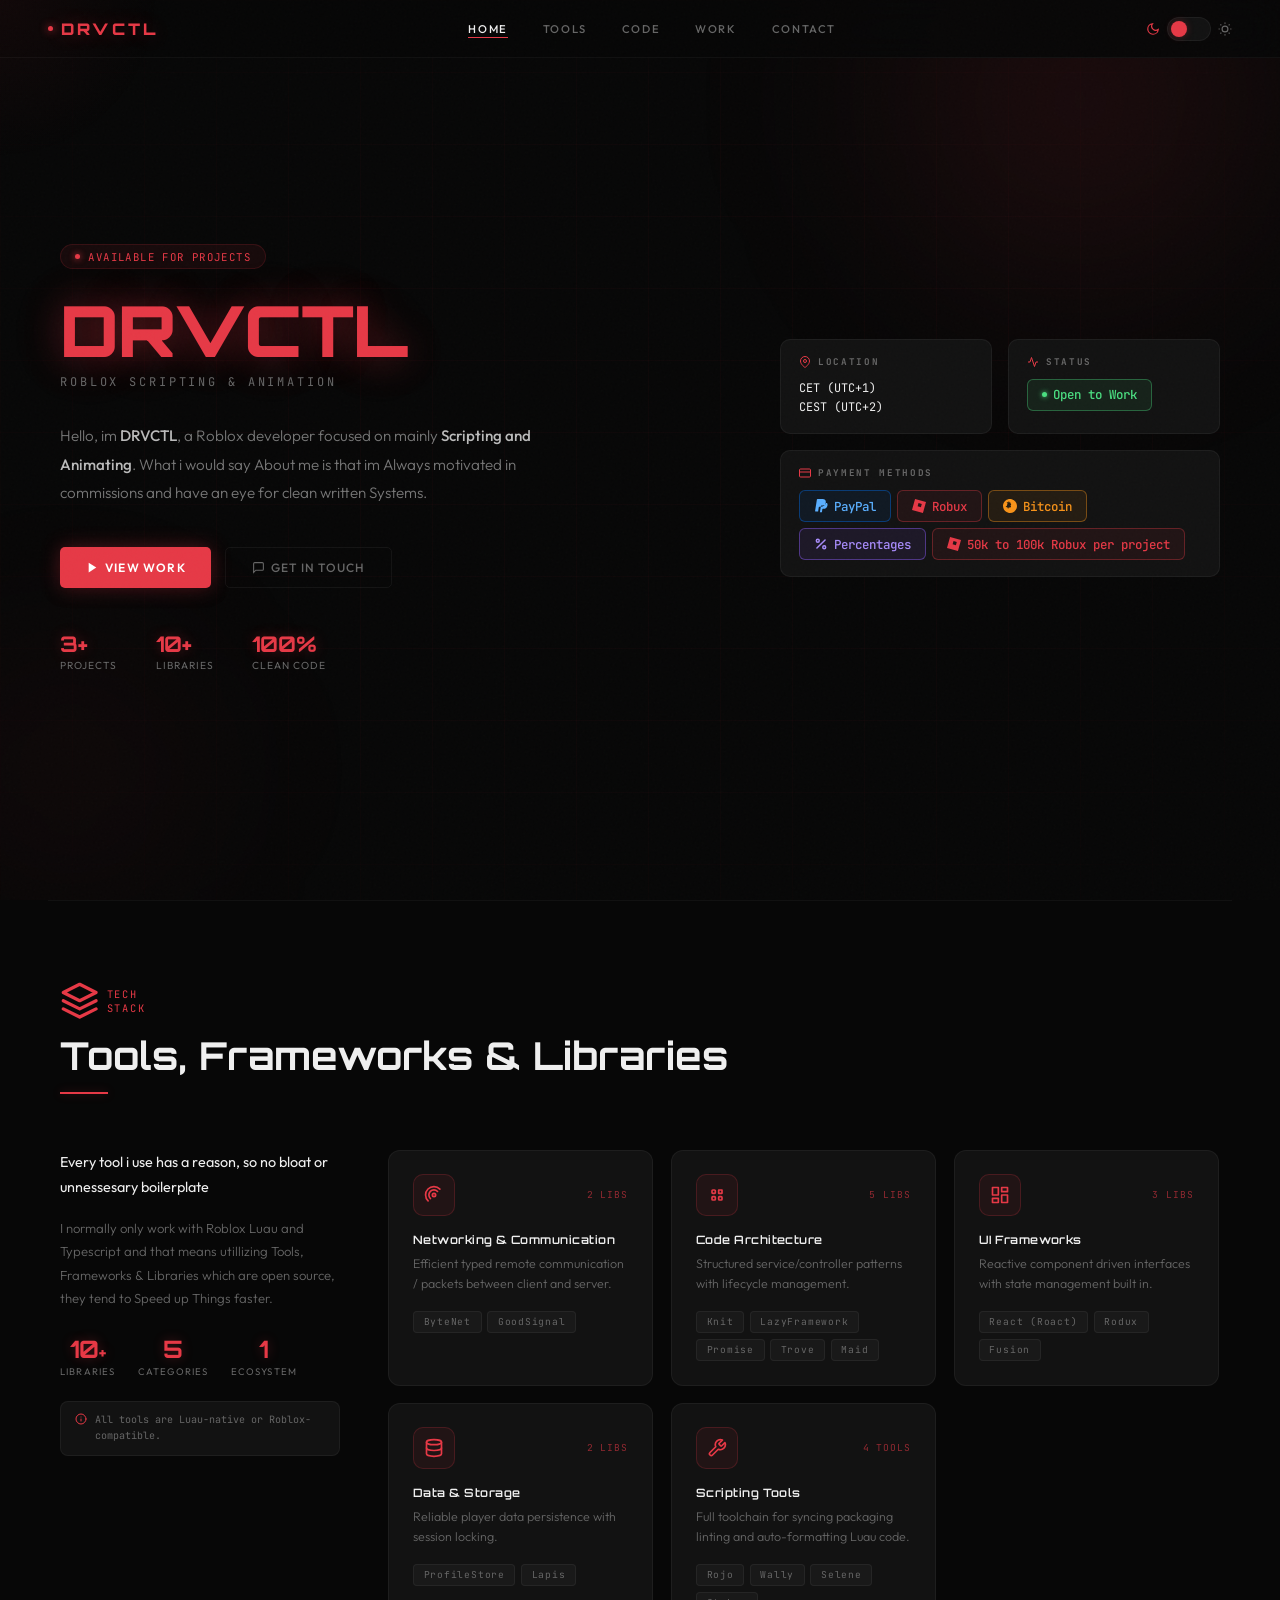
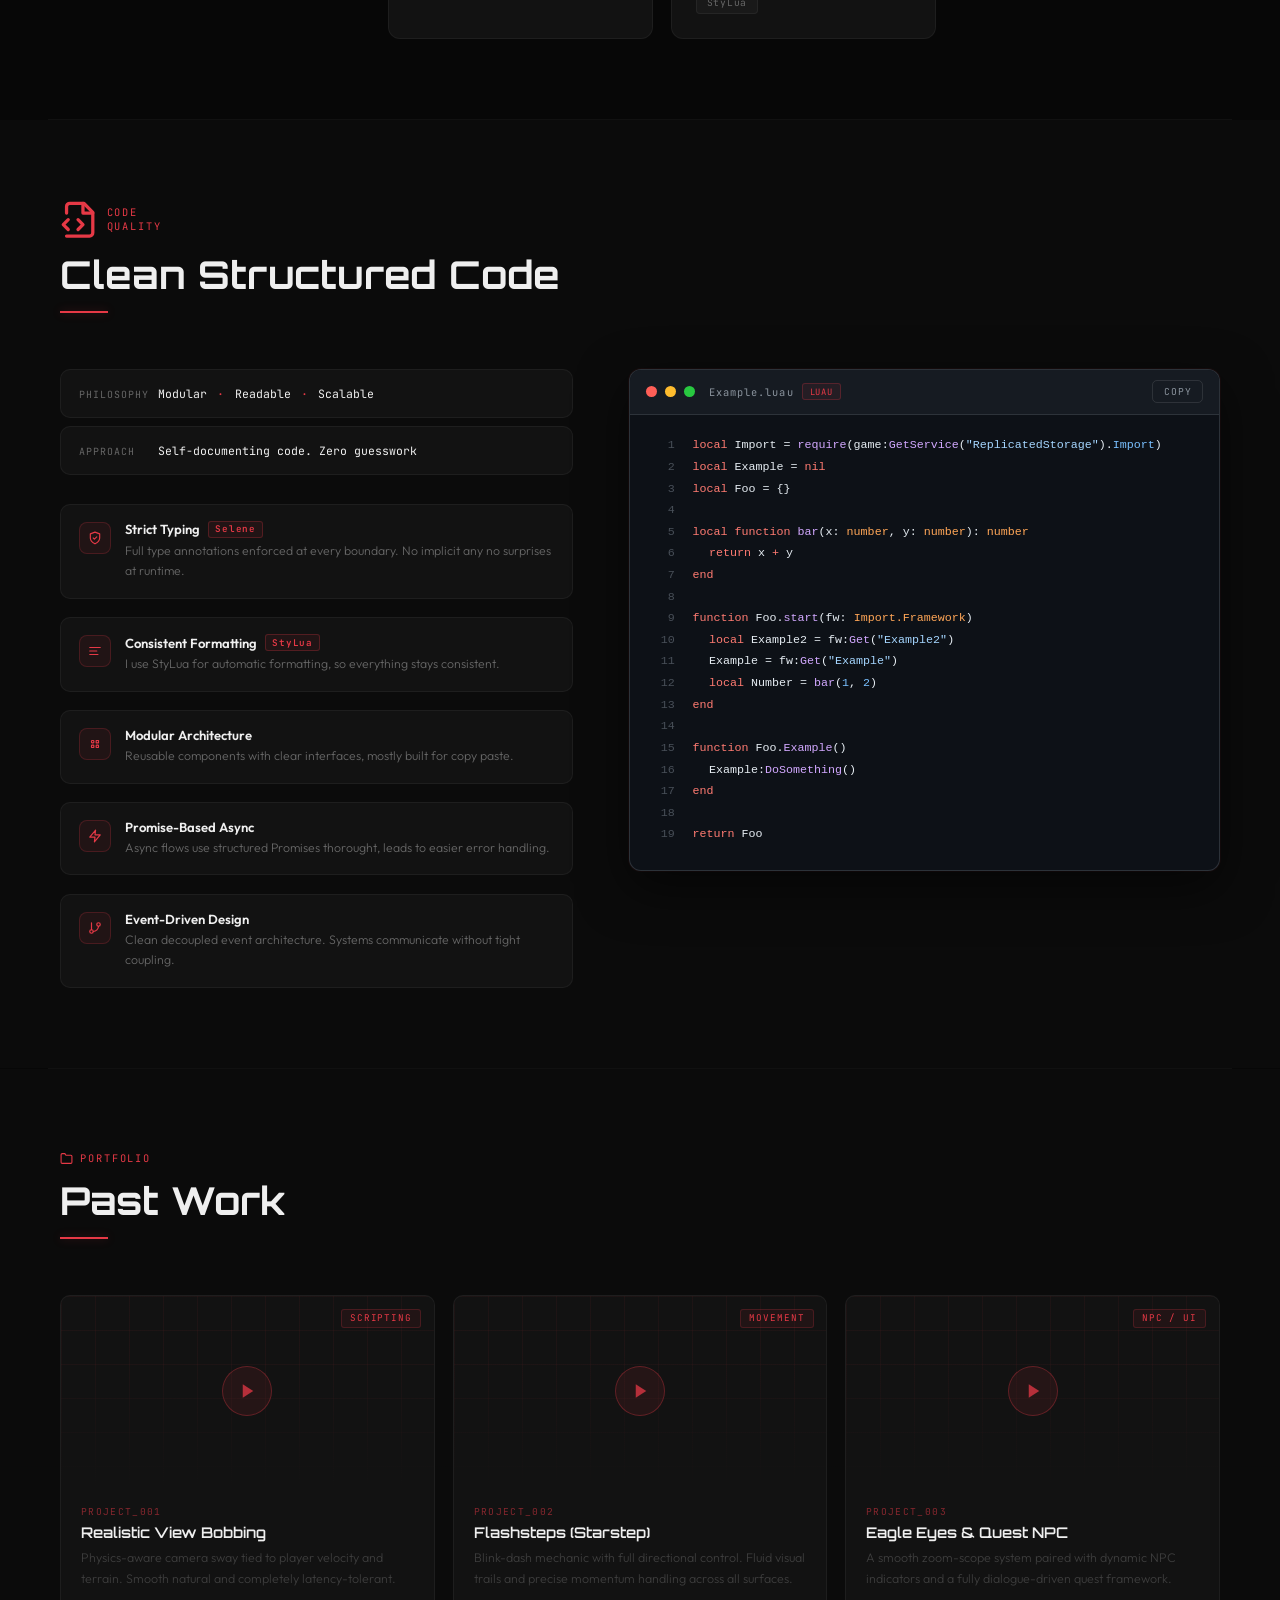
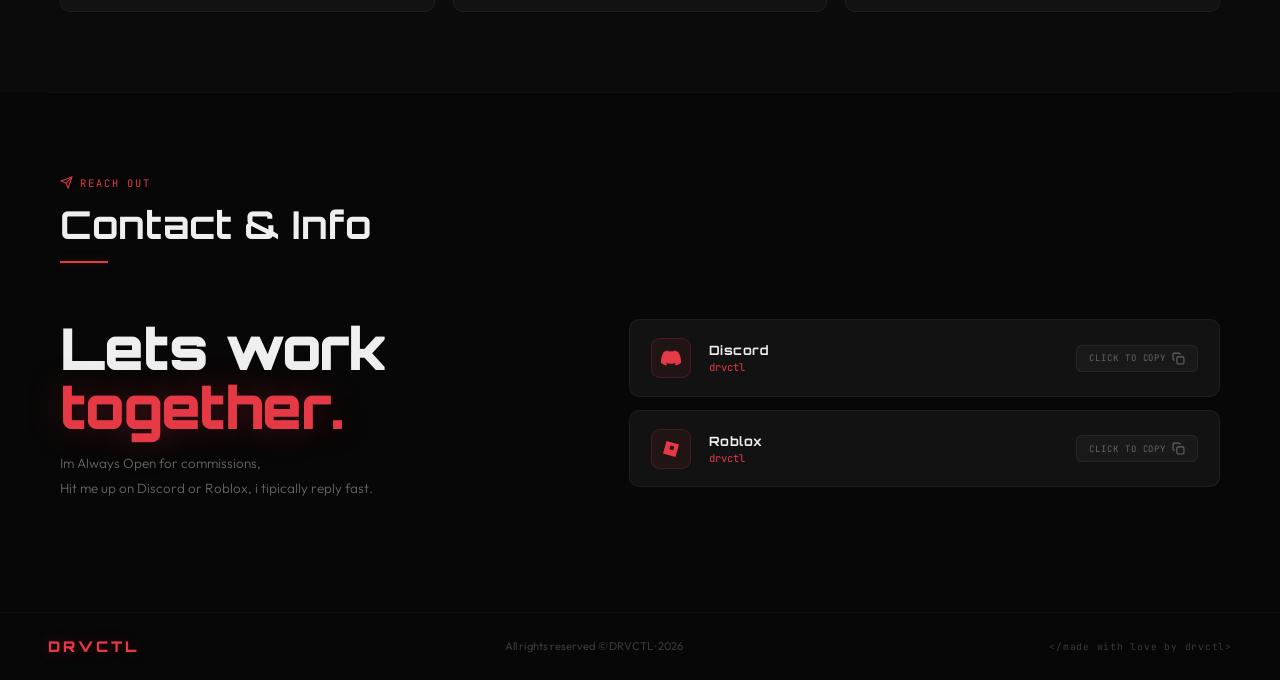
==== commit 9c3828a6: "Add files via upload" ====
--- a/index.html
+++ b/index.html
@@ -1 +1 @@
-<!DOCTYPE html><!--xh9IJOQR8gLfGlNDyFXEE--><html lang="en"><head><meta charSet="utf-8"/><meta name="viewport" content="width=device-width, initial-scale=1"/><link rel="stylesheet" href="/_next/static/css/c3467cd897c38eed.css" data-precedence="next"/><link rel="preload" as="script" fetchPriority="low" href="/_next/static/chunks/webpack-c042ca735a68d6ec.js"/><script src="/_next/static/chunks/4bd1b696-c023c6e3521b1417.js" async=""></script><script src="/_next/static/chunks/255-54d3085ce94738a4.js" async=""></script><script src="/_next/static/chunks/main-app-c511c0a7a3a63392.js" async=""></script><script src="/_next/static/chunks/app/page-fbd50535c885b7f0.js" async=""></script><link rel="preconnect" href="https://fonts.googleapis.com"/><link rel="preconnect" href="https://fonts.gstatic.com" crossorigin="anonymous"/><link rel="icon" type="image/svg+xml" href="data:image/svg+xml,%3Csvg xmlns=&#x27;http://www.w3.org/2000/svg&#x27; viewBox=&#x27;0 0 24 24&#x27; fill=&#x27;none&#x27; stroke=&#x27;%23e63946&#x27; stroke-width=&#x27;2&#x27; stroke-linecap=&#x27;round&#x27; stroke-linejoin=&#x27;round&#x27;%3E%3Cpolygon points=&#x27;13 2 3 14 12 14 11 22 21 10 12 10 13 2&#x27;/%3E%3C/svg%3E"/><title>drvctl/portfolio</title><meta name="description" content="DRVCTL — portfolio."/><link href="https://fonts.googleapis.com/css2?family=Orbitron:wght@400;600;700;900&amp;family=Outfit:wght@300;400;500;600&amp;family=JetBrains+Mono:wght@400;500;700&amp;display=swap" rel="stylesheet"/><script src="/_next/static/chunks/polyfills-42372ed130431b0a.js" noModule=""></script></head><body><div hidden=""><!--$--><!--/$--></div><div id="cursor-glow"></div><nav><div class="nav-logo"><div class="nav-dot"></div>DRVCTL</div><div class="nav-links"><a href="#hero" class="active">Home</a><a href="#tools" class="">Tools</a><a href="#code" class="">Code</a><a href="#work" class="">Work</a><a href="#contact" class="">Contact</a></div><div class="theme-toggle-wrap"><svg class="t-ico t-ico-moon" viewBox="0 0 24 24" fill="none" stroke="currentColor" stroke-width="2"><path d="M21 12.79A9 9 0 1 1 11.21 3 7 7 0 0 0 21 12.79z"></path></svg><div class="theme-toggle" aria-label="Toggle theme"><div class="theme-toggle-knob"></div></div><svg class="t-ico t-ico-sun" viewBox="0 0 24 24" fill="none" stroke="currentColor" stroke-width="2"><circle cx="12" cy="12" r="5"></circle><line x1="12" y1="1" x2="12" y2="3"></line><line x1="12" y1="21" x2="12" y2="23"></line><line x1="4.22" y1="4.22" x2="5.64" y2="5.64"></line><line x1="18.36" y1="18.36" x2="19.78" y2="19.78"></line><line x1="1" y1="12" x2="3" y2="12"></line><line x1="21" y1="12" x2="23" y2="12"></line><line x1="4.22" y1="19.78" x2="5.64" y2="18.36"></line><line x1="18.36" y1="5.64" x2="19.78" y2="4.22"></line></svg></div></nav><section id="hero"><div class="grid-bg"></div><div class="orb orb-1"></div><div class="orb orb-2"></div><div class="hero-inner"><div class="hero-text"><div class="hero-badge fi"><div class="badge-dot"></div>Available for Projects</div><h1 class="hero-name fi d1"><em>DRVCTL</em></h1><p class="hero-role fi d1">Roblox Scripting &amp; Animation</p><p class="hero-bio fi d2">Hello, im <strong>DRVCTL</strong>, a Roblox developer focused on mainly<!-- --> <strong>Scripting and Animating</strong>. What i would say About me is that im Always motivated in commissions and have an eye for clean written Systems.</p><div class="cta-row fi d3"><button class="btn-red"><svg viewBox="0 0 24 24" fill="currentColor" style="width:13px;height:13px"><polygon points="5 3 19 12 5 21 5 3"></polygon></svg> <!-- -->View Work</button><button class="btn-ghost"><svg viewBox="0 0 24 24" fill="none" stroke="currentColor" stroke-width="2" style="width:13px;height:13px"><path d="M21 15a2 2 0 0 1-2 2H7l-4 4V5a2 2 0 0 1 2-2h14a2 2 0 0 1 2 2z"></path></svg> <!-- -->Get in Touch</button></div><div class="hero-stats fi d4"><div><div class="stat-val">3+</div><div class="stat-key">Projects</div></div><div><div class="stat-val">10+</div><div class="stat-key">Libraries</div></div><div><div class="stat-val">100%</div><div class="stat-key">Clean Code</div></div></div></div><div class="hero-visual fi d2"><div class="hero-cards-col"><div class="hero-cards-row"><div class="ci-card"><div class="ci-card-title"><svg viewBox="0 0 24 24" fill="none" stroke="currentColor" stroke-width="2"><path d="M21 10c0 7-9 13-9 13s-9-6-9-13a9 9 0 0 1 18 0z"></path><circle cx="12" cy="10" r="3"></circle></svg>Location</div><div class="ci-card-body">CET (UTC+1)<br/>CEST (UTC+2)</div></div><div class="ci-card"><div class="ci-card-title"><svg viewBox="0 0 24 24" fill="none" stroke="currentColor" stroke-width="2"><polyline points="22 12 18 12 15 21 9 3 6 12 2 12"></polyline></svg>Status</div><div class="ci-badges"><span class="ci-badge open"><span style="width:5px;height:5px;border-radius:50%;background:#4ade80;box-shadow:0 0 5px #4ade80;animation:blink 2s infinite;flex-shrink:0;display:inline-block"></span>Open to Work</span></div></div></div><div class="ci-card"><div class="ci-card-title"><svg viewBox="0 0 24 24" fill="none" stroke="currentColor" stroke-width="2"><rect x="1" y="4" width="22" height="16" rx="2" ry="2"></rect><line x1="1" y1="10" x2="23" y2="10"></line></svg>Payment Methods</div><div class="ci-badges"><span class="ci-badge paypal"><svg width="11" height="11" viewBox="0 0 24 24" fill="currentColor"><path d="M7.076 21.337H2.47a.641.641 0 0 1-.633-.74L4.944.901C5.026.382 5.474 0 5.998 0h7.46c2.57 0 4.578.543 5.69 1.81 1.01 1.15 1.304 2.42 1.012 4.287-.023.143-.047.288-.077.437-.983 5.05-4.349 6.797-8.647 6.797h-2.19c-.524 0-.968.382-1.05.9l-1.12 7.106zm14.146-14.42a3.35 3.35 0 0 0-.607-.541c-.013.076-.026.175-.041.254-.59 3.025-2.566 4.643-5.813 4.643h-2.19a.752.752 0 0 0-.743.637l-1.33 8.437-.356 2.254h3.408l.837-5.306a.641.641 0 0 1 .634-.541h1.329c3.576 0 5.966-1.456 6.73-5.687.32-1.748.143-3.168-.858-4.15z"></path></svg>PayPal</span><span class="ci-badge robux"><svg width="10" height="10" viewBox="0 0 24 24" fill="currentColor"><path d="M5.24 0L0 18.9 18.76 24 24 5.1zm10.01 13.99l-5.57-1.53 1.53-5.57 5.57 1.53z"></path></svg>Robux</span><span class="ci-badge btc"><svg width="11" height="11" viewBox="0 0 24 24" fill="currentColor"><path d="M23.638 14.904c-1.602 6.43-8.113 10.34-14.542 8.736C2.67 22.05-1.244 15.525.362 9.105 1.962 2.67 8.475-1.243 14.9.358c6.43 1.605 10.342 8.115 8.738 14.546zM14.52 7.027c-.867-.316-1.799-.421-2.68-.45l.434-1.739-1.064-.265-.424 1.698c-.28-.07-.567-.135-.853-.2l.427-1.711-1.063-.265-.434 1.737c-.232-.053-.46-.105-.682-.16l.001-.005-1.468-.366-.283 1.136s.788.181.771.192c.43.107.508.392.495.618l-.496 1.988c.03.008.068.018.11.035l-.112-.028-.696 2.79c-.052.13-.185.325-.485.251.011.016-.772-.192-.772-.192l-.527 1.218 1.386.346c.258.065.51.132.759.196l-.44 1.763 1.063.265.434-1.74c.29.079.572.151.847.221l-.432 1.73 1.063.265.44-1.758c1.816.344 3.18.205 3.755-1.438.463-1.322-.023-2.085-.979-2.583.696-.16 1.22-.617 1.36-1.56.192-1.237-.756-1.904-2.042-2.35z"></path></svg>Bitcoin</span><span class="ci-badge percent"><svg width="12" height="12" viewBox="0 0 24 24" fill="none" stroke="currentColor" stroke-width="2.5" stroke-linecap="round"><line x1="19" y1="5" x2="5" y2="19"></line><circle cx="6.5" cy="6.5" r="2.5"></circle><circle cx="17.5" cy="17.5" r="2.5"></circle></svg>Percentages</span><span class="ci-badge robux"><svg width="10" height="10" viewBox="0 0 24 24" fill="currentColor"><path d="M5.24 0L0 18.9 18.76 24 24 5.1zm10.01 13.99l-5.57-1.53 1.53-5.57 5.57 1.53z"></path></svg>50k to 100k Robux per project</span></div></div></div></div></div></section><hr class="divider"/><section id="tools"><div class="section-inner"><div class="section-header fi"><div class="section-eyebrow"><svg viewBox="0 0 24 24" fill="none" stroke="currentColor" stroke-width="2" stroke-linecap="round" stroke-linejoin="round"><polygon points="12 2 2 7 12 12 22 7 12 2"></polygon><polyline points="2 17 12 22 22 17"></polyline><polyline points="2 12 12 17 22 12"></polyline></svg> tech stack</div><h2 class="section-title">Tools, Frameworks &amp; Libraries</h2><div class="section-rule"></div></div><div class="tools-layout"><div class="tools-sidebar fi"><p class="tools-sidebar-lead">Every tool i use has a reason, so no bloat or unnessesary boilerplate</p><p class="tools-sidebar-body">I normally only work with Roblox Luau and Typescript and that means utillizing Tools, Frameworks &amp; Libraries which are open source, they tend to Speed up Things faster.</p><div class="tools-stats"><div class="ts-stat"><div class="ts-val">10<span class="ts-plus">+</span></div><div class="ts-key">Libraries</div></div><div class="ts-stat"><div class="ts-val">5</div><div class="ts-key">Categories</div></div><div class="ts-stat"><div class="ts-val">1</div><div class="ts-key">Ecosystem</div></div></div><div class="tools-sidebar-note"><svg viewBox="0 0 24 24" fill="none" stroke="currentColor" stroke-width="2" stroke-linecap="round" stroke-linejoin="round"><circle cx="12" cy="12" r="10"></circle><line x1="12" y1="16" x2="12" y2="12"></line><line x1="12" y1="8" x2="12.01" y2="8"></line></svg><span>All tools are Luau-native or Roblox-compatible.</span></div></div><div class="tools-grid"><div class="tool-card fi "><div class="tool-card-top"><div class="tool-ico-lg"><svg viewBox="0 0 24 24" fill="none" stroke="currentColor" stroke-width="2" stroke-linecap="round" stroke-linejoin="round"><circle cx="12" cy="12" r="2"></circle><path d="M4.93 19.07A10 10 0 1 1 19.07 4.93"></path><path d="M7.76 16.24A6 6 0 1 1 16.24 7.76"></path></svg></div><span class="tool-count">2 libs</span></div><div class="tool-cat">Networking &amp; Communication</div><div class="tool-desc">Efficient typed remote communication / packets between client and server.</div><div class="tool-pills"><span class="pill">ByteNet</span><span class="pill">GoodSignal</span></div></div><div class="tool-card fi d1"><div class="tool-card-top"><div class="tool-ico-lg"><svg viewBox="0 0 24 24" fill="none" stroke="currentColor" stroke-width="2" stroke-linecap="round" stroke-linejoin="round"><rect x="14" y="14" width="4" height="4" rx="1"></rect><rect x="6" y="14" width="4" height="4" rx="1"></rect><rect x="6" y="6" width="4" height="4" rx="1"></rect><path d="M14 6h4v4h-4z"></path></svg></div><span class="tool-count">5 libs</span></div><div class="tool-cat">Code Architecture</div><div class="tool-desc">Structured service/controller patterns with lifecycle management.</div><div class="tool-pills"><span class="pill">Knit</span><span class="pill">LazyFramework</span><span class="pill">Promise</span><span class="pill">Trove</span><span class="pill">Maid</span></div></div><div class="tool-card fi d2"><div class="tool-card-top"><div class="tool-ico-lg"><svg viewBox="0 0 24 24" fill="none" stroke="currentColor" stroke-width="2" stroke-linecap="round" stroke-linejoin="round"><rect x="3" y="3" width="7" height="9"></rect><rect x="14" y="3" width="7" height="5"></rect><rect x="14" y="12" width="7" height="9"></rect><rect x="3" y="16" width="7" height="5"></rect></svg></div><span class="tool-count">3 libs</span></div><div class="tool-cat">UI Frameworks</div><div class="tool-desc">Reactive component driven interfaces with state management built in.</div><div class="tool-pills"><span class="pill">React (Roact)</span><span class="pill">Rodux</span><span class="pill">Fusion</span></div></div><div class="tool-card fi d1"><div class="tool-card-top"><div class="tool-ico-lg"><svg viewBox="0 0 24 24" fill="none" stroke="currentColor" stroke-width="2" stroke-linecap="round" stroke-linejoin="round"><ellipse cx="12" cy="5" rx="9" ry="3"></ellipse><path d="M21 12c0 1.66-4 3-9 3s-9-1.34-9-3"></path><path d="M3 5v14c0 1.66 4 3 9 3s9-1.34 9-3V5"></path></svg></div><span class="tool-count">2 libs</span></div><div class="tool-cat">Data &amp; Storage</div><div class="tool-desc">Reliable player data persistence with session locking.</div><div class="tool-pills"><span class="pill">ProfileStore</span><span class="pill">Lapis</span></div></div><div class="tool-card fi d2"><div class="tool-card-top"><div class="tool-ico-lg"><svg viewBox="0 0 24 24" fill="none" stroke="currentColor" stroke-width="2" stroke-linecap="round" stroke-linejoin="round"><path d="M14.7 6.3a1 1 0 0 0 0 1.4l1.6 1.6a1 1 0 0 0 1.4 0l3.77-3.77a6 6 0 0 1-7.94 7.94l-6.91 6.91a2.12 2.12 0 0 1-3-3l6.91-6.91a6 6 0 0 1 7.94-7.94l-3.76 3.76z"></path></svg></div><span class="tool-count">4 tools</span></div><div class="tool-cat">Scripting Tools</div><div class="tool-desc">Full toolchain for syncing packaging linting and auto-formatting Luau code.</div><div class="tool-pills"><span class="pill">Rojo</span><span class="pill">Wally</span><span class="pill">Selene</span><span class="pill">StyLua</span></div></div></div></div></div></section><hr class="divider"/><section id="code"><div class="section-inner"><div class="section-header fi"><div class="section-eyebrow"><svg viewBox="0 0 24 24" fill="none" stroke="currentColor" stroke-width="2" stroke-linecap="round" stroke-linejoin="round"><path d="M4 22h14a2 2 0 0 0 2-2V7.5L14.5 2H6a2 2 0 0 0-2 2v4"></path><polyline points="14 2 14 8 20 8"></polyline><path d="m5 12-3 3 3 3"></path><path d="m11 18 3-3-3-3"></path></svg> code quality</div><h2 class="section-title">Clean Structured Code</h2><div class="section-rule"></div></div><div class="code-layout"><div class="code-left fi"><div class="code-intro-cards"><div class="cp-card"><div class="cic"><div class="cic-label">Philosophy</div><div class="cic-val">Modular <span class="cic-sep">·</span> Readable <span class="cic-sep">·</span> Scalable</div></div></div><div class="cp-card"><div class="cic"><div class="cic-label">Approach</div><div class="cic-val">Self-documenting code. Zero guesswork</div></div></div></div><div class="code-principles"><div class="cp-card"><div class="cp-row"><div class="cp-icon"><svg viewBox="0 0 24 24" fill="none" stroke="currentColor" stroke-width="2" stroke-linecap="round" stroke-linejoin="round"><path d="M12 22s8-4 8-10V5l-8-3-8 3v7c0 6 8 10 8 10z"></path><polyline points="9 12 11 14 15 10"></polyline></svg></div><div class="cp-content"><div class="cp-title">Strict Typing<span class="cp-tool">Selene</span></div><div class="cp-desc">Full type annotations enforced at every boundary. No implicit any no surprises at runtime.</div></div></div></div><div class="cp-card"><div class="cp-row"><div class="cp-icon"><svg viewBox="0 0 24 24" fill="none" stroke="currentColor" stroke-width="2" stroke-linecap="round" stroke-linejoin="round"><line x1="21" y1="6" x2="3" y2="6"></line><line x1="15" y1="12" x2="3" y2="12"></line><line x1="17" y1="18" x2="3" y2="18"></line></svg></div><div class="cp-content"><div class="cp-title">Consistent Formatting<span class="cp-tool">StyLua</span></div><div class="cp-desc">I use StyLua for automatic formatting, so everything stays consistent.</div></div></div></div><div class="cp-card"><div class="cp-row"><div class="cp-icon"><svg viewBox="0 0 24 24" fill="none" stroke="currentColor" stroke-width="2" stroke-linecap="round" stroke-linejoin="round"><rect x="14" y="14" width="4" height="4" rx="1"></rect><rect x="6" y="14" width="4" height="4" rx="1"></rect><rect x="6" y="6" width="4" height="4" rx="1"></rect><path d="M14 6h4v4h-4z"></path></svg></div><div class="cp-content"><div class="cp-title">Modular Architecture</div><div class="cp-desc">Reusable components with clear interfaces, mostly built for copy paste.</div></div></div></div><div class="cp-card"><div class="cp-row"><div class="cp-icon"><svg viewBox="0 0 24 24" fill="none" stroke="currentColor" stroke-width="2" stroke-linecap="round" stroke-linejoin="round"><polygon points="13 2 3 14 12 14 11 22 21 10 12 10 13 2"></polygon></svg></div><div class="cp-content"><div class="cp-title">Promise-Based Async</div><div class="cp-desc">Async flows use structured Promises thorought, leads to easier error handling.</div></div></div></div><div class="cp-card"><div class="cp-row"><div class="cp-icon"><svg viewBox="0 0 24 24" fill="none" stroke="currentColor" stroke-width="2" stroke-linecap="round" stroke-linejoin="round"><line x1="6" y1="3" x2="6" y2="15"></line><circle cx="18" cy="6" r="3"></circle><circle cx="6" cy="18" r="3"></circle><path d="M18 9a9 9 0 0 1-9 9"></path></svg></div><div class="cp-content"><div class="cp-title">Event-Driven Design</div><div class="cp-desc">Clean decoupled event architecture. Systems communicate without tight coupling.</div></div></div></div></div></div><div class="terminal fi d2"><div class="terminal-bar"><div class="td td-r"></div><div class="td td-y"></div><div class="td td-g"></div><div class="t-title">Example.luau<span class="t-lang-badge">Luau</span></div><button class="terminal-copy-btn ">Copy</button></div><div class="terminal-body"><pre><div><span class="ln">1</span><span class="kw">local </span><span class="vr">Import</span><span> = </span><span class="fn">require</span><span>(</span><span class="vr">game</span><span>:</span><span class="fn">GetService</span><span>(</span><span class="st">&quot;ReplicatedStorage&quot;</span><span>).</span><span class="prop">Import</span><span>)</span></div><div><span class="ln">2</span><span class="kw">local </span><span class="vr">Example</span><span> = </span><span class="kw">nil</span></div><div><span class="ln">3</span><span class="kw">local </span><span class="vr">Foo</span><span> = {}</span></div><div><span class="ln">4</span></div><div><span class="ln">5</span><span class="kw">local function </span><span class="fn">bar</span><span>(</span><span class="vr">x</span><span>: </span><span class="tp">number</span><span>, </span><span class="vr">y</span><span>: </span><span class="tp">number</span><span>): </span><span class="tp">number</span></div><div><span class="ln">6</span><span class="kw">	return </span><span class="vr">x</span><span class="op"> + </span><span class="vr">y</span></div><div><span class="ln">7</span><span class="kw">end</span></div><div><span class="ln">8</span></div><div><span class="ln">9</span><span class="kw">function </span><span class="vr">Foo</span><span>.</span><span class="fn">start</span><span>(</span><span class="vr">fw</span><span>: </span><span class="tp">Import.Framework</span><span>)</span></div><div><span class="ln">10</span><span class="kw">	local </span><span class="vr">Example2</span><span> = </span><span class="vr">fw</span><span>:</span><span class="fn">Get</span><span>(</span><span class="st">&quot;Example2&quot;</span><span>)</span></div><div><span class="ln">11</span><span>	</span><span class="vr">Example</span><span> = </span><span class="vr">fw</span><span>:</span><span class="fn">Get</span><span>(</span><span class="st">&quot;Example&quot;</span><span>)</span></div><div><span class="ln">12</span><span class="kw">	local </span><span class="vr">Number</span><span> = </span><span class="fn">bar</span><span>(</span><span class="nm">1</span><span>, </span><span class="nm">2</span><span>)</span></div><div><span class="ln">13</span><span class="kw">end</span></div><div><span class="ln">14</span></div><div><span class="ln">15</span><span class="kw">function </span><span class="vr">Foo</span><span>.</span><span class="fn">Example</span><span>()</span></div><div><span class="ln">16</span><span>	</span><span class="vr">Example</span><span>:</span><span class="fn">DoSomething</span><span>()</span></div><div><span class="ln">17</span><span class="kw">end</span></div><div><span class="ln">18</span></div><div><span class="ln">19</span><span class="kw">return </span><span class="vr">Foo</span></div></pre></div></div></div></div></section><hr class="divider"/><section id="work"><div class="section-inner"><div class="section-header fi"><div class="section-eyebrow"><svg viewBox="0 0 24 24" fill="none" stroke="currentColor" stroke-width="2" style="width:13px;height:13px"><path d="M22 19a2 2 0 0 1-2 2H4a2 2 0 0 1-2-2V5a2 2 0 0 1 2-2h5l2 3h9a2 2 0 0 1 2 2z"></path></svg>portfolio</div><h2 class="section-title">Past Work</h2><div class="section-rule"></div></div><div class="work-grid"><div class="work-card fi "><div class="work-thumb"><video class="thumb-video" src="https://files.catbox.moe/8qedfu.mp4" muted="" playsInline="" preload="metadata" style="pointer-events:none"></video><div class="thumb-grid"></div><div class="thumb-fade"></div><span class="work-badge">Scripting</span><div class="work-play"><svg viewBox="0 0 24 24" fill="currentColor" style="width:18px;height:18px;margin-left:2px"><polygon points="5 3 19 12 5 21 5 3"></polygon></svg></div></div><div class="work-body"><div class="work-idx">PROJECT_<!-- -->001</div><div class="work-title">Realistic View Bobbing</div><div class="work-desc">Physics-aware camera sway tied to player velocity and terrain. Smooth natural and completely latency-tolerant.</div></div></div><div class="work-card fi d1"><div class="work-thumb"><video class="thumb-video" src="https://files.catbox.moe/xrctqd.mp4" muted="" playsInline="" preload="metadata" style="pointer-events:none"></video><div class="thumb-grid"></div><div class="thumb-fade"></div><span class="work-badge">Movement</span><div class="work-play"><svg viewBox="0 0 24 24" fill="currentColor" style="width:18px;height:18px;margin-left:2px"><polygon points="5 3 19 12 5 21 5 3"></polygon></svg></div></div><div class="work-body"><div class="work-idx">PROJECT_<!-- -->002</div><div class="work-title">Flashsteps (Starstep)</div><div class="work-desc">Blink-dash mechanic with full directional control. Fluid visual trails and precise momentum handling across all surfaces.</div></div></div><div class="work-card fi d2"><div class="work-thumb"><video class="thumb-video" src="https://files.catbox.moe/epp51o.mp4" muted="" playsInline="" preload="metadata" style="pointer-events:none"></video><div class="thumb-grid"></div><div class="thumb-fade"></div><span class="work-badge">NPC / UI</span><div class="work-play"><svg viewBox="0 0 24 24" fill="currentColor" style="width:18px;height:18px;margin-left:2px"><polygon points="5 3 19 12 5 21 5 3"></polygon></svg></div></div><div class="work-body"><div class="work-idx">PROJECT_<!-- -->003</div><div class="work-title">Eagle Eyes &amp; Quest NPC</div><div class="work-desc">A smooth zoom-scope system paired with dynamic NPC indicators and a fully dialogue-driven quest framework.</div></div></div></div></div></section><div id="video-modal" class=""><div class="vm-backdrop"></div><div class="vm-box"><div class="vm-header"><div class="vm-title"><div class="vm-title-dot"></div><span>Preview</span></div><button class="vm-close"><svg viewBox="0 0 14 14"><line x1="1" y1="1" x2="13" y2="13"></line><line x1="13" y1="1" x2="1" y2="13"></line></svg></button></div><div class="vm-video-wrap"></div></div></div><hr class="divider"/><section id="contact"><div class="section-inner"><div class="section-header fi"><div class="section-eyebrow"><svg viewBox="0 0 24 24" fill="none" stroke="currentColor" stroke-width="2" style="width:13px;height:13px"><line x1="22" y1="2" x2="11" y2="13"></line><polygon points="22 2 15 22 11 13 2 9 22 2"></polygon></svg>reach out</div><h2 class="section-title">Contact &amp; Info</h2><div class="section-rule"></div></div><div class="contact-grid"><div class="contact-left fi"><h3>Lets work<br/><em>together.</em></h3><p>Im Always Open for commissions,<br/>Hit me up on Discord or Roblox, i tipically reply fast.</p></div><div class="contact-right-copy fi d1"><div class="c-platform"><div class="cp-ico"><svg width="20" height="20" viewBox="0 0 24 24" fill="#e63946"><path d="M20.317 4.37a19.791 19.791 0 0 0-4.885-1.515.074.074 0 0 0-.079.037c-.21.375-.444.864-.608 1.25a18.27 18.27 0 0 0-5.487 0 12.64 12.64 0 0 0-.617-1.25.077.077 0 0 0-.079-.037A19.736 19.736 0 0 0 3.677 4.37a.07.07 0 0 0-.032.027C.533 9.046-.32 13.58.099 18.057a.082.082 0 0 0 .031.057 19.9 19.9 0 0 0 5.993 3.03.078.078 0 0 0 .084-.028 14.09 14.09 0 0 0 1.226-1.994.076.076 0 0 0-.041-.106 13.107 13.107 0 0 1-1.872-.892.077.077 0 0 1-.008-.128 10.2 10.2 0 0 0 .372-.292.074.074 0 0 1 .077-.01c3.928 1.793 8.18 1.793 12.062 0a.074.074 0 0 1 .078.01c.12.098.246.198.373.292a.077.077 0 0 1-.006.127 12.299 12.299 0 0 1-1.873.892.077.077 0 0 0-.041.107c.36.698.772 1.362 1.225 1.993a.076.076 0 0 0 .084.028 19.839 19.839 0 0 0 6.002-3.03.077.077 0 0 0 .032-.054c.5-5.177-.838-9.674-3.549-13.66a.061.061 0 0 0-.031-.03z"></path></svg></div><div class="cp-info"><div class="cp-name">Discord</div><div class="cp-sub">drvctl</div></div><div class="cp-action"><span class="cp-copy-label">click to copy</span><div class="cp-arr"><svg viewBox="0 0 24 24" fill="none" stroke="currentColor" stroke-width="2" style="width:13px;height:13px"><rect x="9" y="9" width="13" height="13" rx="2" ry="2"></rect><path d="M5 15H4a2 2 0 0 1-2-2V4a2 2 0 0 1 2-2h9a2 2 0 0 1 2 2v1"></path></svg></div></div></div><div class="c-platform"><div class="cp-ico"><svg width="16" height="16" viewBox="0 0 24 24" fill="#e63946"><path d="M5.24 0L0 18.9 18.76 24 24 5.1zm10.01 13.99l-5.57-1.53 1.53-5.57 5.57 1.53z"></path></svg></div><div class="cp-info"><div class="cp-name">Roblox</div><div class="cp-sub">drvctl</div></div><div class="cp-action"><span class="cp-copy-label">click to copy</span><div class="cp-arr"><svg viewBox="0 0 24 24" fill="none" stroke="currentColor" stroke-width="2" style="width:13px;height:13px"><rect x="9" y="9" width="13" height="13" rx="2" ry="2"></rect><path d="M5 15H4a2 2 0 0 1-2-2V4a2 2 0 0 1 2-2h9a2 2 0 0 1 2 2v1"></path></svg></div></div></div></div></div></div></section><div id="copy-toast" class=""></div><footer><div class="foot-logo">DRVCTL</div><div class="foot-text">All rights reserved © DRVCTL · 2025</div><div class="foot-code">&lt;/made with love by drvctl&gt;</div></footer><!--$--><!--/$--><script src="/_next/static/chunks/webpack-c042ca735a68d6ec.js" id="_R_" async=""></script><script>(self.__next_f=self.__next_f||[]).push([0])</script><script>self.__next_f.push([1,"1:\"$Sreact.fragment\"\n2:I[9766,[],\"\"]\n3:I[8924,[],\"\"]\n4:I[3431,[\"974\",\"static/chunks/app/page-fbd50535c885b7f0.js\"],\"default\"]\n5:I[6269,[\"974\",\"static/chunks/app/page-fbd50535c885b7f0.js\"],\"default\"]\n6:I[1218,[\"974\",\"static/chunks/app/page-fbd50535c885b7f0.js\"],\"default\"]\n13:I[7150,[],\"\"]\n:HL[\"/_next/static/css/c3467cd897c38eed.css\",\"style\"]\n"])</script><script>self.__next_f.push([1,"0:{\"P\":null,\"b\":\"xh9IJOQR8gLfGlNDyFXEE\",\"p\":\"\",\"c\":[\"\",\"\"],\"i\":false,\"f\":[[[\"\",{\"children\":[\"__PAGE__\",{}]},\"$undefined\",\"$undefined\",true],[\"\",[\"$\",\"$1\",\"c\",{\"children\":[[[\"$\",\"link\",\"0\",{\"rel\":\"stylesheet\",\"href\":\"/_next/static/css/c3467cd897c38eed.css\",\"precedence\":\"next\",\"crossOrigin\":\"$undefined\",\"nonce\":\"$undefined\"}]],[\"$\",\"html\",null,{\"lang\":\"en\",\"children\":[[\"$\",\"head\",null,{\"children\":[[\"$\",\"link\",null,{\"rel\":\"preconnect\",\"href\":\"https://fonts.googleapis.com\"}],[\"$\",\"link\",null,{\"rel\":\"preconnect\",\"href\":\"https://fonts.gstatic.com\",\"crossOrigin\":\"anonymous\"}],[\"$\",\"link\",null,{\"href\":\"https://fonts.googleapis.com/css2?family=Orbitron:wght@400;600;700;900\u0026family=Outfit:wght@300;400;500;600\u0026family=JetBrains+Mono:wght@400;500;700\u0026display=swap\",\"rel\":\"stylesheet\"}],[\"$\",\"link\",null,{\"rel\":\"icon\",\"type\":\"image/svg+xml\",\"href\":\"data:image/svg+xml,%3Csvg xmlns='http://www.w3.org/2000/svg' viewBox='0 0 24 24' fill='none' stroke='%23e63946' stroke-width='2' stroke-linecap='round' stroke-linejoin='round'%3E%3Cpolygon points='13 2 3 14 12 14 11 22 21 10 12 10 13 2'/%3E%3C/svg%3E\"}]]}],[\"$\",\"body\",null,{\"children\":[\"$\",\"$L2\",null,{\"parallelRouterKey\":\"children\",\"error\":\"$undefined\",\"errorStyles\":\"$undefined\",\"errorScripts\":\"$undefined\",\"template\":[\"$\",\"$L3\",null,{}],\"templateStyles\":\"$undefined\",\"templateScripts\":\"$undefined\",\"notFound\":[[[\"$\",\"title\",null,{\"children\":\"404: This page could not be found.\"}],[\"$\",\"div\",null,{\"style\":{\"fontFamily\":\"system-ui,\\\"Segoe UI\\\",Roboto,Helvetica,Arial,sans-serif,\\\"Apple Color Emoji\\\",\\\"Segoe UI Emoji\\\"\",\"height\":\"100vh\",\"textAlign\":\"center\",\"display\":\"flex\",\"flexDirection\":\"column\",\"alignItems\":\"center\",\"justifyContent\":\"center\"},\"children\":[\"$\",\"div\",null,{\"children\":[[\"$\",\"style\",null,{\"dangerouslySetInnerHTML\":{\"__html\":\"body{color:#000;background:#fff;margin:0}.next-error-h1{border-right:1px solid rgba(0,0,0,.3)}@media (prefers-color-scheme:dark){body{color:#fff;background:#000}.next-error-h1{border-right:1px solid rgba(255,255,255,.3)}}\"}}],[\"$\",\"h1\",null,{\"className\":\"next-error-h1\",\"style\":{\"display\":\"inline-block\",\"margin\":\"0 20px 0 0\",\"padding\":\"0 23px 0 0\",\"fontSize\":24,\"fontWeight\":500,\"verticalAlign\":\"top\",\"lineHeight\":\"49px\"},\"children\":404}],[\"$\",\"div\",null,{\"style\":{\"display\":\"inline-block\"},\"children\":[\"$\",\"h2\",null,{\"style\":{\"fontSize\":14,\"fontWeight\":400,\"lineHeight\":\"49px\",\"margin\":0},\"children\":\"This page could not be found.\"}]}]]}]}]],[]],\"forbidden\":\"$undefined\",\"unauthorized\":\"$undefined\"}]}]]}]]}],{\"children\":[\"__PAGE__\",[\"$\",\"$1\",\"c\",{\"children\":[[[\"$\",\"$L4\",null,{}],[\"$\",\"$L5\",null,{}],[\"$\",\"$L6\",null,{}],[\"$\",\"hr\",null,{\"className\":\"divider\"}],[\"$\",\"section\",null,{\"id\":\"tools\",\"children\":[\"$\",\"div\",null,{\"className\":\"section-inner\",\"children\":[[\"$\",\"div\",null,{\"className\":\"section-header fi\",\"children\":[[\"$\",\"div\",null,{\"className\":\"section-eyebrow\",\"children\":[[\"$\",\"svg\",null,{\"viewBox\":\"0 0 24 24\",\"fill\":\"none\",\"stroke\":\"currentColor\",\"strokeWidth\":\"2\",\"strokeLinecap\":\"round\",\"strokeLinejoin\":\"round\",\"children\":[[\"$\",\"polygon\",null,{\"points\":\"12 2 2 7 12 12 22 7 12 2\"}],[\"$\",\"polyline\",null,{\"points\":\"2 17 12 22 22 17\"}],[\"$\",\"polyline\",null,{\"points\":\"2 12 12 17 22 12\"}]]}],\" tech stack\"]}],[\"$\",\"h2\",null,{\"className\":\"section-title\",\"children\":\"Tools, Frameworks \u0026 Libraries\"}],[\"$\",\"div\",null,{\"className\":\"section-rule\"}]]}],[\"$\",\"div\",null,{\"className\":\"tools-layout\",\"children\":[[\"$\",\"div\",null,{\"className\":\"tools-sidebar fi\",\"children\":[[\"$\",\"p\",null,{\"className\":\"tools-sidebar-lead\",\"children\":\"Every tool i use has a reason, so no bloat or unnessesary boilerplate\"}],[\"$\",\"p\",null,{\"className\":\"tools-sidebar-body\",\"children\":\"I normally only work with Roblox Luau and Typescript and that means utillizing Tools, Frameworks \u0026 Libraries which are open source, they tend to Speed up Things faster.\"}],[\"$\",\"div\",null,{\"className\":\"tools-stats\",\"children\":[[\"$\",\"div\",null,{\"className\":\"ts-stat\",\"children\":[[\"$\",\"div\",null,{\"className\":\"ts-val\",\"children\":[\"10\",[\"$\",\"span\",null,{\"className\":\"ts-plus\",\"children\":\"+\"}]]}],[\"$\",\"div\",null,{\"className\":\"ts-key\",\"children\":\"Libraries\"}]]}],[\"$\",\"div\",null,{\"className\":\"ts-stat\",\"children\":[[\"$\",\"div\",null,{\"className\":\"ts-val\",\"children\":\"5\"}],[\"$\",\"div\",null,{\"className\":\"ts-key\",\"children\":\"Categories\"}]]}],[\"$\",\"div\",null,{\"className\":\"ts-stat\",\"children\":[[\"$\",\"div\",null,{\"className\":\"ts-val\",\"children\":\"1\"}],[\"$\",\"div\",null,{\"className\":\"ts-key\",\"children\":\"Ecosystem\"}]]}]]}],[\"$\",\"div\",null,{\"className\":\"tools-sidebar-note\",\"children\":[[\"$\",\"svg\",null,{\"viewBox\":\"0 0 24 24\",\"fill\":\"none\",\"stroke\":\"currentColor\",\"strokeWidth\":\"2\",\"strokeLinecap\":\"round\",\"strokeLinejoin\":\"round\",\"children\":\"$L7\"}],\"$L8\"]}]]}],\"$L9\"]}]]}]}],\"$La\",\"$Lb\",\"$Lc\",\"$Ld\",\"$Le\",\"$Lf\",\"$L10\"],null,\"$L11\"]}],{},null,false]},null,false],\"$L12\",false]],\"m\":\"$undefined\",\"G\":[\"$13\",[]],\"s\":false,\"S\":true}\n"])</script><script>self.__next_f.push([1,"18:I[1741,[\"974\",\"static/chunks/app/page-fbd50535c885b7f0.js\"],\"default\"]\n19:I[2397,[\"974\",\"static/chunks/app/page-fbd50535c885b7f0.js\"],\"default\"]\n1a:I[8750,[\"974\",\"static/chunks/app/page-fbd50535c885b7f0.js\"],\"default\"]\n1b:I[4431,[],\"OutletBoundary\"]\n1d:I[5278,[],\"AsyncMetadataOutlet\"]\n1f:I[4431,[],\"ViewportBoundary\"]\n21:I[4431,[],\"MetadataBoundary\"]\n22:\"$Sreact.suspense\"\n7:[[\"$\",\"circle\",null,{\"cx\":\"12\",\"cy\":\"12\",\"r\":\"10\"}],[\"$\",\"line\",null,{\"x1\":\"12\",\"y1\":\"16\",\"x2\":\"12\",\"y2\":\"12\"}],[\"$\",\"line\",null,{\"x1\":\"12\",\"y1\":\"8\",\"x2\":\"12.01\",\"y2\":\"8\"}]]\n8:[\"$\",\"span\",null,{\"children\":\"All tools are Luau-native or Roblox-compatible.\"}]\n"])</script><script>self.__next_f.push([1,"9:[\"$\",\"div\",null,{\"className\":\"tools-grid\",\"children\":[[\"$\",\"div\",\"Networking \u0026 Communication\",{\"className\":\"tool-card fi \",\"children\":[[\"$\",\"div\",null,{\"className\":\"tool-card-top\",\"children\":[[\"$\",\"div\",null,{\"className\":\"tool-ico-lg\",\"children\":[\"$\",\"svg\",null,{\"viewBox\":\"0 0 24 24\",\"fill\":\"none\",\"stroke\":\"currentColor\",\"strokeWidth\":\"2\",\"strokeLinecap\":\"round\",\"strokeLinejoin\":\"round\",\"children\":[[\"$\",\"circle\",null,{\"cx\":\"12\",\"cy\":\"12\",\"r\":\"2\"}],[\"$\",\"path\",null,{\"d\":\"M4.93 19.07A10 10 0 1 1 19.07 4.93\"}],[\"$\",\"path\",null,{\"d\":\"M7.76 16.24A6 6 0 1 1 16.24 7.76\"}]]}]}],[\"$\",\"span\",null,{\"className\":\"tool-count\",\"children\":\"2 libs\"}]]}],[\"$\",\"div\",null,{\"className\":\"tool-cat\",\"children\":\"Networking \u0026 Communication\"}],[\"$\",\"div\",null,{\"className\":\"tool-desc\",\"children\":\"Efficient typed remote communication / packets between client and server.\"}],[\"$\",\"div\",null,{\"className\":\"tool-pills\",\"children\":[[\"$\",\"span\",\"ByteNet\",{\"className\":\"pill\",\"children\":\"ByteNet\"}],[\"$\",\"span\",\"GoodSignal\",{\"className\":\"pill\",\"children\":\"GoodSignal\"}]]}]]}],[\"$\",\"div\",\"Code Architecture\",{\"className\":\"tool-card fi d1\",\"children\":[[\"$\",\"div\",null,{\"className\":\"tool-card-top\",\"children\":[[\"$\",\"div\",null,{\"className\":\"tool-ico-lg\",\"children\":[\"$\",\"svg\",null,{\"viewBox\":\"0 0 24 24\",\"fill\":\"none\",\"stroke\":\"currentColor\",\"strokeWidth\":\"2\",\"strokeLinecap\":\"round\",\"strokeLinejoin\":\"round\",\"children\":[[\"$\",\"rect\",null,{\"x\":\"14\",\"y\":\"14\",\"width\":\"4\",\"height\":\"4\",\"rx\":\"1\"}],[\"$\",\"rect\",null,{\"x\":\"6\",\"y\":\"14\",\"width\":\"4\",\"height\":\"4\",\"rx\":\"1\"}],[\"$\",\"rect\",null,{\"x\":\"6\",\"y\":\"6\",\"width\":\"4\",\"height\":\"4\",\"rx\":\"1\"}],[\"$\",\"path\",null,{\"d\":\"M14 6h4v4h-4z\"}]]}]}],[\"$\",\"span\",null,{\"className\":\"tool-count\",\"children\":\"5 libs\"}]]}],[\"$\",\"div\",null,{\"className\":\"tool-cat\",\"children\":\"Code Architecture\"}],[\"$\",\"div\",null,{\"className\":\"tool-desc\",\"children\":\"Structured service/controller patterns with lifecycle management.\"}],[\"$\",\"div\",null,{\"className\":\"tool-pills\",\"children\":[[\"$\",\"span\",\"Knit\",{\"className\":\"pill\",\"children\":\"Knit\"}],[\"$\",\"span\",\"LazyFramework\",{\"className\":\"pill\",\"children\":\"LazyFramework\"}],[\"$\",\"span\",\"Promise\",{\"className\":\"pill\",\"children\":\"Promise\"}],[\"$\",\"span\",\"Trove\",{\"className\":\"pill\",\"children\":\"Trove\"}],[\"$\",\"span\",\"Maid\",{\"className\":\"pill\",\"children\":\"Maid\"}]]}]]}],[\"$\",\"div\",\"UI Frameworks\",{\"className\":\"tool-card fi d2\",\"children\":[[\"$\",\"div\",null,{\"className\":\"tool-card-top\",\"children\":[[\"$\",\"div\",null,{\"className\":\"tool-ico-lg\",\"children\":[\"$\",\"svg\",null,{\"viewBox\":\"0 0 24 24\",\"fill\":\"none\",\"stroke\":\"currentColor\",\"strokeWidth\":\"2\",\"strokeLinecap\":\"round\",\"strokeLinejoin\":\"round\",\"children\":[[\"$\",\"rect\",null,{\"x\":\"3\",\"y\":\"3\",\"width\":\"7\",\"height\":\"9\"}],[\"$\",\"rect\",null,{\"x\":\"14\",\"y\":\"3\",\"width\":\"7\",\"height\":\"5\"}],[\"$\",\"rect\",null,{\"x\":\"14\",\"y\":\"12\",\"width\":\"7\",\"height\":\"9\"}],[\"$\",\"rect\",null,{\"x\":\"3\",\"y\":\"16\",\"width\":\"7\",\"height\":\"5\"}]]}]}],[\"$\",\"span\",null,{\"className\":\"tool-count\",\"children\":\"3 libs\"}]]}],[\"$\",\"div\",null,{\"className\":\"tool-cat\",\"children\":\"UI Frameworks\"}],[\"$\",\"div\",null,{\"className\":\"tool-desc\",\"children\":\"Reactive component driven interfaces with state management built in.\"}],[\"$\",\"div\",null,{\"className\":\"tool-pills\",\"children\":[[\"$\",\"span\",\"React (Roact)\",{\"className\":\"pill\",\"children\":\"React (Roact)\"}],[\"$\",\"span\",\"Rodux\",{\"className\":\"pill\",\"children\":\"Rodux\"}],[\"$\",\"span\",\"Fusion\",{\"className\":\"pill\",\"children\":\"Fusion\"}]]}]]}],[\"$\",\"div\",\"Data \u0026 Storage\",{\"className\":\"tool-card fi d1\",\"children\":[[\"$\",\"div\",null,{\"className\":\"tool-card-top\",\"children\":[[\"$\",\"div\",null,{\"className\":\"tool-ico-lg\",\"children\":[\"$\",\"svg\",null,{\"viewBox\":\"0 0 24 24\",\"fill\":\"none\",\"stroke\":\"currentColor\",\"strokeWidth\":\"2\",\"strokeLinecap\":\"round\",\"strokeLinejoin\":\"round\",\"children\":[[\"$\",\"ellipse\",null,{\"cx\":\"12\",\"cy\":\"5\",\"rx\":\"9\",\"ry\":\"3\"}],[\"$\",\"path\",null,{\"d\":\"M21 12c0 1.66-4 3-9 3s-9-1.34-9-3\"}],[\"$\",\"path\",null,{\"d\":\"M3 5v14c0 1.66 4 3 9 3s9-1.34 9-3V5\"}]]}]}],[\"$\",\"span\",null,{\"className\":\"tool-count\",\"children\":\"2 libs\"}]]}],[\"$\",\"div\",null,{\"className\":\"tool-cat\",\"children\":\"Data \u0026 Storage\"}],[\"$\",\"div\",null,{\"className\":\"tool-desc\",\"children\":\"Reliable player data persistence with session locking.\"}],[\"$\",\"div\",null,{\"className\":\"tool-pills\",\"children\":[[\"$\",\"span\",\"ProfileStore\",{\"className\":\"pill\",\"children\":\"ProfileStore\"}],[\"$\",\"span\",\"Lapis\",{\"className\":\"pill\",\"children\":\"Lapis\"}]]}]]}],[\"$\",\"div\",\"Scripting Tools\",{\"className\":\"tool-card fi d2\",\"children\":[[\"$\",\"div\",null,{\"className\":\"tool-card-top\",\"children\":[[\"$\",\"div\",null,{\"className\":\"tool-ico-lg\",\"children\":[\"$\",\"svg\",null,{\"viewBox\":\"0 0 24 24\",\"fill\":\"none\",\"stroke\":\"currentColor\",\"strokeWidth\":\"2\",\"strokeLinecap\":\"round\",\"strokeLinejoin\":\"round\",\"children\":[\"$\",\"path\",null,{\"d\":\"M14.7 6.3a1 1 0 0 0 0 1.4l1.6 1.6a1 1 0 0 0 1.4 0l3.77-3.77a6 6 0 0 1-7.94 7.94l-6.91 6.91a2.12 2.12 0 0 1-3-3l6.91-6.91a6 6 0 0 1 7.94-7.94l-3.76 3.76z\"}]}]}],\"$L14\"]}],\"$L15\",\"$L16\",\"$L17\"]}]]}]\n"])</script><script>self.__next_f.push([1,"a:[\"$\",\"hr\",null,{\"className\":\"divider\"}]\nb:[\"$\",\"$L18\",null,{}]\nc:[\"$\",\"hr\",null,{\"className\":\"divider\"}]\nd:[\"$\",\"$L19\",null,{}]\ne:[\"$\",\"hr\",null,{\"className\":\"divider\"}]\nf:[\"$\",\"$L1a\",null,{}]\n10:[\"$\",\"footer\",null,{\"children\":[[\"$\",\"div\",null,{\"className\":\"foot-logo\",\"children\":\"DRVCTL\"}],[\"$\",\"div\",null,{\"className\":\"foot-text\",\"children\":\"All rights reserved © DRVCTL · 2025\"}],[\"$\",\"div\",null,{\"className\":\"foot-code\",\"children\":\"\u003c/made with love by drvctl\u003e\"}]]}]\n11:[\"$\",\"$L1b\",null,{\"children\":[\"$L1c\",[\"$\",\"$L1d\",null,{\"promise\":\"$@1e\"}]]}]\n12:[\"$\",\"$1\",\"h\",{\"children\":[null,[[\"$\",\"$L1f\",null,{\"children\":\"$L20\"}],null],[\"$\",\"$L21\",null,{\"children\":[\"$\",\"div\",null,{\"hidden\":true,\"children\":[\"$\",\"$22\",null,{\"fallback\":null,\"children\":\"$L23\"}]}]}]]}]\n"])</script><script>self.__next_f.push([1,"14:[\"$\",\"span\",null,{\"className\":\"tool-count\",\"children\":\"4 tools\"}]\n15:[\"$\",\"div\",null,{\"className\":\"tool-cat\",\"children\":\"Scripting Tools\"}]\n16:[\"$\",\"div\",null,{\"className\":\"tool-desc\",\"children\":\"Full toolchain for syncing packaging linting and auto-formatting Luau code.\"}]\n17:[\"$\",\"div\",null,{\"className\":\"tool-pills\",\"children\":[[\"$\",\"span\",\"Rojo\",{\"className\":\"pill\",\"children\":\"Rojo\"}],[\"$\",\"span\",\"Wally\",{\"className\":\"pill\",\"children\":\"Wally\"}],[\"$\",\"span\",\"Selene\",{\"className\":\"pill\",\"children\":\"Selene\"}],[\"$\",\"span\",\"StyLua\",{\"className\":\"pill\",\"children\":\"StyLua\"}]]}]\n"])</script><script>self.__next_f.push([1,"20:[[\"$\",\"meta\",\"0\",{\"charSet\":\"utf-8\"}],[\"$\",\"meta\",\"1\",{\"name\":\"viewport\",\"content\":\"width=device-width, initial-scale=1\"}]]\n1c:null\n"])</script><script>self.__next_f.push([1,"1e:{\"metadata\":[[\"$\",\"title\",\"0\",{\"children\":\"drvctl/portfolio\"}],[\"$\",\"meta\",\"1\",{\"name\":\"description\",\"content\":\"DRVCTL — portfolio.\"}]],\"error\":null,\"digest\":\"$undefined\"}\n"])</script><script>self.__next_f.push([1,"23:\"$1e:metadata\"\n"])</script></body></html>+<!DOCTYPE html><!--Z0cmNsJzv0gFMVT6SblVU--><html lang="en"><head><meta charSet="utf-8"/><meta name="viewport" content="width=device-width, initial-scale=1"/><link rel="stylesheet" href="/_next/static/css/c3467cd897c38eed.css" data-precedence="next"/><link rel="preload" as="script" fetchPriority="low" href="/_next/static/chunks/webpack-c042ca735a68d6ec.js"/><script src="/_next/static/chunks/4bd1b696-c023c6e3521b1417.js" async=""></script><script src="/_next/static/chunks/255-54d3085ce94738a4.js" async=""></script><script src="/_next/static/chunks/main-app-734099c09e0f35ce.js" async=""></script><script src="/_next/static/chunks/app/page-f7b1888fef0ab361.js" async=""></script><link rel="preconnect" href="https://fonts.googleapis.com"/><link rel="preconnect" href="https://fonts.gstatic.com" crossorigin="anonymous"/><link rel="icon" type="image/svg+xml" href="data:image/svg+xml,%3Csvg xmlns=&#x27;http://www.w3.org/2000/svg&#x27; viewBox=&#x27;0 0 24 24&#x27; fill=&#x27;none&#x27; stroke=&#x27;%23e63946&#x27; stroke-width=&#x27;2&#x27; stroke-linecap=&#x27;round&#x27; stroke-linejoin=&#x27;round&#x27;%3E%3Cpolygon points=&#x27;13 2 3 14 12 14 11 22 21 10 12 10 13 2&#x27;/%3E%3C/svg%3E"/><title>drvctl/portfolio</title><meta name="description" content="Welcome to my Portfolio."/><link href="https://fonts.googleapis.com/css2?family=Orbitron:wght@400;600;700;900&amp;family=Outfit:wght@300;400;500;600&amp;family=JetBrains+Mono:wght@400;500;700&amp;display=swap" rel="stylesheet"/><script src="/_next/static/chunks/polyfills-42372ed130431b0a.js" noModule=""></script></head><body><div hidden=""><!--$--><!--/$--></div><div id="cursor-glow"></div><nav><div class="nav-logo"><div class="nav-dot"></div>DRVCTL</div><div class="nav-links"><a href="#hero" class="active">Home</a><a href="#tools" class="">Tools</a><a href="#code" class="">Code</a><a href="#work" class="">Work</a><a href="#contact" class="">Contact</a></div><div class="theme-toggle-wrap"><svg class="t-ico t-ico-moon" viewBox="0 0 24 24" fill="none" stroke="currentColor" stroke-width="2"><path d="M21 12.79A9 9 0 1 1 11.21 3 7 7 0 0 0 21 12.79z"></path></svg><div class="theme-toggle" aria-label="Toggle theme"><div class="theme-toggle-knob"></div></div><svg class="t-ico t-ico-sun" viewBox="0 0 24 24" fill="none" stroke="currentColor" stroke-width="2"><circle cx="12" cy="12" r="5"></circle><line x1="12" y1="1" x2="12" y2="3"></line><line x1="12" y1="21" x2="12" y2="23"></line><line x1="4.22" y1="4.22" x2="5.64" y2="5.64"></line><line x1="18.36" y1="18.36" x2="19.78" y2="19.78"></line><line x1="1" y1="12" x2="3" y2="12"></line><line x1="21" y1="12" x2="23" y2="12"></line><line x1="4.22" y1="19.78" x2="5.64" y2="18.36"></line><line x1="18.36" y1="5.64" x2="19.78" y2="4.22"></line></svg></div></nav><section id="hero"><div class="grid-bg"></div><div class="orb orb-1"></div><div class="orb orb-2"></div><div class="hero-inner"><div class="hero-text"><div class="hero-badge fi"><div class="badge-dot"></div>Available for Projects</div><h1 class="hero-name fi d1"><em>DRVCTL</em></h1><p class="hero-role fi d1">Roblox Scripting &amp; Animation</p><p class="hero-bio fi d2">Hello, im <strong>DRVCTL</strong>, a Roblox developer focused on mainly<!-- --> <strong>Scripting and Animating</strong>. What i would say About me is that im Always motivated in commissions and have an eye for clean written Systems.</p><div class="cta-row fi d3"><button class="btn-red"><svg viewBox="0 0 24 24" fill="currentColor" style="width:13px;height:13px"><polygon points="5 3 19 12 5 21 5 3"></polygon></svg> <!-- -->View Work</button><button class="btn-ghost"><svg viewBox="0 0 24 24" fill="none" stroke="currentColor" stroke-width="2" style="width:13px;height:13px"><path d="M21 15a2 2 0 0 1-2 2H7l-4 4V5a2 2 0 0 1 2-2h14a2 2 0 0 1 2 2z"></path></svg> <!-- -->Get in Touch</button></div><div class="hero-stats fi d4"><div><div class="stat-val">3+</div><div class="stat-key">Projects</div></div><div><div class="stat-val">10+</div><div class="stat-key">Libraries</div></div><div><div class="stat-val">100%</div><div class="stat-key">Clean Code</div></div></div></div><div class="hero-visual fi d2"><div class="hero-cards-col"><div class="hero-cards-row"><div class="ci-card"><div class="ci-card-title"><svg viewBox="0 0 24 24" fill="none" stroke="currentColor" stroke-width="2"><path d="M21 10c0 7-9 13-9 13s-9-6-9-13a9 9 0 0 1 18 0z"></path><circle cx="12" cy="10" r="3"></circle></svg>Location</div><div class="ci-card-body">CET (UTC+1)<br/>CEST (UTC+2)</div></div><div class="ci-card"><div class="ci-card-title"><svg viewBox="0 0 24 24" fill="none" stroke="currentColor" stroke-width="2"><polyline points="22 12 18 12 15 21 9 3 6 12 2 12"></polyline></svg>Status</div><div class="ci-badges"><span class="ci-badge open"><span style="width:5px;height:5px;border-radius:50%;background:#4ade80;box-shadow:0 0 5px #4ade80;animation:blink 2s infinite;flex-shrink:0;display:inline-block"></span>Open to Work</span></div></div></div><div class="ci-card"><div class="ci-card-title"><svg viewBox="0 0 24 24" fill="none" stroke="currentColor" stroke-width="2"><rect x="1" y="4" width="22" height="16" rx="2" ry="2"></rect><line x1="1" y1="10" x2="23" y2="10"></line></svg>Payment Methods</div><div class="ci-badges"><span class="ci-badge paypal"><svg width="11" height="11" viewBox="0 0 24 24" fill="currentColor"><path d="M7.076 21.337H2.47a.641.641 0 0 1-.633-.74L4.944.901C5.026.382 5.474 0 5.998 0h7.46c2.57 0 4.578.543 5.69 1.81 1.01 1.15 1.304 2.42 1.012 4.287-.023.143-.047.288-.077.437-.983 5.05-4.349 6.797-8.647 6.797h-2.19c-.524 0-.968.382-1.05.9l-1.12 7.106zm14.146-14.42a3.35 3.35 0 0 0-.607-.541c-.013.076-.026.175-.041.254-.59 3.025-2.566 4.643-5.813 4.643h-2.19a.752.752 0 0 0-.743.637l-1.33 8.437-.356 2.254h3.408l.837-5.306a.641.641 0 0 1 .634-.541h1.329c3.576 0 5.966-1.456 6.73-5.687.32-1.748.143-3.168-.858-4.15z"></path></svg>PayPal</span><span class="ci-badge robux"><svg width="10" height="10" viewBox="0 0 24 24" fill="currentColor"><path d="M5.24 0L0 18.9 18.76 24 24 5.1zm10.01 13.99l-5.57-1.53 1.53-5.57 5.57 1.53z"></path></svg>Robux</span><span class="ci-badge btc"><svg width="11" height="11" viewBox="0 0 24 24" fill="currentColor"><path d="M23.638 14.904c-1.602 6.43-8.113 10.34-14.542 8.736C2.67 22.05-1.244 15.525.362 9.105 1.962 2.67 8.475-1.243 14.9.358c6.43 1.605 10.342 8.115 8.738 14.546zM14.52 7.027c-.867-.316-1.799-.421-2.68-.45l.434-1.739-1.064-.265-.424 1.698c-.28-.07-.567-.135-.853-.2l.427-1.711-1.063-.265-.434 1.737c-.232-.053-.46-.105-.682-.16l.001-.005-1.468-.366-.283 1.136s.788.181.771.192c.43.107.508.392.495.618l-.496 1.988c.03.008.068.018.11.035l-.112-.028-.696 2.79c-.052.13-.185.325-.485.251.011.016-.772-.192-.772-.192l-.527 1.218 1.386.346c.258.065.51.132.759.196l-.44 1.763 1.063.265.434-1.74c.29.079.572.151.847.221l-.432 1.73 1.063.265.44-1.758c1.816.344 3.18.205 3.755-1.438.463-1.322-.023-2.085-.979-2.583.696-.16 1.22-.617 1.36-1.56.192-1.237-.756-1.904-2.042-2.35z"></path></svg>Bitcoin</span><span class="ci-badge percent"><svg width="12" height="12" viewBox="0 0 24 24" fill="none" stroke="currentColor" stroke-width="2.5" stroke-linecap="round"><line x1="19" y1="5" x2="5" y2="19"></line><circle cx="6.5" cy="6.5" r="2.5"></circle><circle cx="17.5" cy="17.5" r="2.5"></circle></svg>Percentages</span><span class="ci-badge robux"><svg width="10" height="10" viewBox="0 0 24 24" fill="currentColor"><path d="M5.24 0L0 18.9 18.76 24 24 5.1zm10.01 13.99l-5.57-1.53 1.53-5.57 5.57 1.53z"></path></svg>50k to 100k Robux per project</span></div></div></div></div></div></section><hr class="divider"/><section id="tools"><div class="section-inner"><div class="section-header fi"><div class="section-eyebrow"><svg viewBox="0 0 24 24" fill="none" stroke="currentColor" stroke-width="2" stroke-linecap="round" stroke-linejoin="round"><polygon points="12 2 2 7 12 12 22 7 12 2"></polygon><polyline points="2 17 12 22 22 17"></polyline><polyline points="2 12 12 17 22 12"></polyline></svg> tech stack</div><h2 class="section-title">Tools, Frameworks &amp; Libraries</h2><div class="section-rule"></div></div><div class="tools-layout"><div class="tools-sidebar fi"><p class="tools-sidebar-lead">Every tool i use has a reason, so no bloat or unnessesary boilerplate</p><p class="tools-sidebar-body">I normally only work with Roblox Luau and Typescript and that means utillizing Tools, Frameworks &amp; Libraries which are open source, they tend to Speed up Things faster.</p><div class="tools-stats"><div class="ts-stat"><div class="ts-val">10<span class="ts-plus">+</span></div><div class="ts-key">Libraries</div></div><div class="ts-stat"><div class="ts-val">5</div><div class="ts-key">Categories</div></div><div class="ts-stat"><div class="ts-val">1</div><div class="ts-key">Ecosystem</div></div></div><div class="tools-sidebar-note"><svg viewBox="0 0 24 24" fill="none" stroke="currentColor" stroke-width="2" stroke-linecap="round" stroke-linejoin="round"><circle cx="12" cy="12" r="10"></circle><line x1="12" y1="16" x2="12" y2="12"></line><line x1="12" y1="8" x2="12.01" y2="8"></line></svg><span>All tools are Luau-native or Roblox-compatible.</span></div></div><div class="tools-grid"><div class="tool-card fi "><div class="tool-card-top"><div class="tool-ico-lg"><svg viewBox="0 0 24 24" fill="none" stroke="currentColor" stroke-width="2" stroke-linecap="round" stroke-linejoin="round"><circle cx="12" cy="12" r="2"></circle><path d="M4.93 19.07A10 10 0 1 1 19.07 4.93"></path><path d="M7.76 16.24A6 6 0 1 1 16.24 7.76"></path></svg></div><span class="tool-count">2 libs</span></div><div class="tool-cat">Networking &amp; Communication</div><div class="tool-desc">Efficient typed remote communication / packets between client and server.</div><div class="tool-pills"><span class="pill">ByteNet</span><span class="pill">GoodSignal</span></div></div><div class="tool-card fi d1"><div class="tool-card-top"><div class="tool-ico-lg"><svg viewBox="0 0 24 24" fill="none" stroke="currentColor" stroke-width="2" stroke-linecap="round" stroke-linejoin="round"><rect x="14" y="14" width="4" height="4" rx="1"></rect><rect x="6" y="14" width="4" height="4" rx="1"></rect><rect x="6" y="6" width="4" height="4" rx="1"></rect><path d="M14 6h4v4h-4z"></path></svg></div><span class="tool-count">5 libs</span></div><div class="tool-cat">Code Architecture</div><div class="tool-desc">Structured service/controller patterns with lifecycle management.</div><div class="tool-pills"><span class="pill">Knit</span><span class="pill">LazyFramework</span><span class="pill">Promise</span><span class="pill">Trove</span><span class="pill">Maid</span></div></div><div class="tool-card fi d2"><div class="tool-card-top"><div class="tool-ico-lg"><svg viewBox="0 0 24 24" fill="none" stroke="currentColor" stroke-width="2" stroke-linecap="round" stroke-linejoin="round"><rect x="3" y="3" width="7" height="9"></rect><rect x="14" y="3" width="7" height="5"></rect><rect x="14" y="12" width="7" height="9"></rect><rect x="3" y="16" width="7" height="5"></rect></svg></div><span class="tool-count">3 libs</span></div><div class="tool-cat">UI Frameworks</div><div class="tool-desc">Reactive component driven interfaces with state management built in.</div><div class="tool-pills"><span class="pill">React (Roact)</span><span class="pill">Rodux</span><span class="pill">Fusion</span></div></div><div class="tool-card fi d1"><div class="tool-card-top"><div class="tool-ico-lg"><svg viewBox="0 0 24 24" fill="none" stroke="currentColor" stroke-width="2" stroke-linecap="round" stroke-linejoin="round"><ellipse cx="12" cy="5" rx="9" ry="3"></ellipse><path d="M21 12c0 1.66-4 3-9 3s-9-1.34-9-3"></path><path d="M3 5v14c0 1.66 4 3 9 3s9-1.34 9-3V5"></path></svg></div><span class="tool-count">2 libs</span></div><div class="tool-cat">Data &amp; Storage</div><div class="tool-desc">Reliable player data persistence with session locking.</div><div class="tool-pills"><span class="pill">ProfileStore</span><span class="pill">Lapis</span></div></div><div class="tool-card fi d2"><div class="tool-card-top"><div class="tool-ico-lg"><svg viewBox="0 0 24 24" fill="none" stroke="currentColor" stroke-width="2" stroke-linecap="round" stroke-linejoin="round"><path d="M14.7 6.3a1 1 0 0 0 0 1.4l1.6 1.6a1 1 0 0 0 1.4 0l3.77-3.77a6 6 0 0 1-7.94 7.94l-6.91 6.91a2.12 2.12 0 0 1-3-3l6.91-6.91a6 6 0 0 1 7.94-7.94l-3.76 3.76z"></path></svg></div><span class="tool-count">4 tools</span></div><div class="tool-cat">Scripting Tools</div><div class="tool-desc">Full toolchain for syncing packaging linting and auto-formatting Luau code.</div><div class="tool-pills"><span class="pill">Rojo</span><span class="pill">Wally</span><span class="pill">Selene</span><span class="pill">StyLua</span></div></div></div></div></div></section><hr class="divider"/><section id="code"><div class="section-inner"><div class="section-header fi"><div class="section-eyebrow"><svg viewBox="0 0 24 24" fill="none" stroke="currentColor" stroke-width="2" stroke-linecap="round" stroke-linejoin="round"><path d="M4 22h14a2 2 0 0 0 2-2V7.5L14.5 2H6a2 2 0 0 0-2 2v4"></path><polyline points="14 2 14 8 20 8"></polyline><path d="m5 12-3 3 3 3"></path><path d="m11 18 3-3-3-3"></path></svg> code quality</div><h2 class="section-title">Clean Structured Code</h2><div class="section-rule"></div></div><div class="code-layout"><div class="code-left fi"><div class="code-intro-cards"><div class="cp-card"><div class="cic"><div class="cic-label">Philosophy</div><div class="cic-val">Modular <span class="cic-sep">·</span> Readable <span class="cic-sep">·</span> Scalable</div></div></div><div class="cp-card"><div class="cic"><div class="cic-label">Approach</div><div class="cic-val">Self-documenting code. Zero guesswork</div></div></div></div><div class="code-principles"><div class="cp-card"><div class="cp-row"><div class="cp-icon"><svg viewBox="0 0 24 24" fill="none" stroke="currentColor" stroke-width="2" stroke-linecap="round" stroke-linejoin="round"><path d="M12 22s8-4 8-10V5l-8-3-8 3v7c0 6 8 10 8 10z"></path><polyline points="9 12 11 14 15 10"></polyline></svg></div><div class="cp-content"><div class="cp-title">Strict Typing<span class="cp-tool">Selene</span></div><div class="cp-desc">Full type annotations enforced at every boundary. No implicit any no surprises at runtime.</div></div></div></div><div class="cp-card"><div class="cp-row"><div class="cp-icon"><svg viewBox="0 0 24 24" fill="none" stroke="currentColor" stroke-width="2" stroke-linecap="round" stroke-linejoin="round"><line x1="21" y1="6" x2="3" y2="6"></line><line x1="15" y1="12" x2="3" y2="12"></line><line x1="17" y1="18" x2="3" y2="18"></line></svg></div><div class="cp-content"><div class="cp-title">Consistent Formatting<span class="cp-tool">StyLua</span></div><div class="cp-desc">I use StyLua for automatic formatting, so everything stays consistent.</div></div></div></div><div class="cp-card"><div class="cp-row"><div class="cp-icon"><svg viewBox="0 0 24 24" fill="none" stroke="currentColor" stroke-width="2" stroke-linecap="round" stroke-linejoin="round"><rect x="14" y="14" width="4" height="4" rx="1"></rect><rect x="6" y="14" width="4" height="4" rx="1"></rect><rect x="6" y="6" width="4" height="4" rx="1"></rect><path d="M14 6h4v4h-4z"></path></svg></div><div class="cp-content"><div class="cp-title">Modular Architecture</div><div class="cp-desc">Reusable components with clear interfaces, mostly built for copy paste.</div></div></div></div><div class="cp-card"><div class="cp-row"><div class="cp-icon"><svg viewBox="0 0 24 24" fill="none" stroke="currentColor" stroke-width="2" stroke-linecap="round" stroke-linejoin="round"><polygon points="13 2 3 14 12 14 11 22 21 10 12 10 13 2"></polygon></svg></div><div class="cp-content"><div class="cp-title">Promise-Based Async</div><div class="cp-desc">Async flows use structured Promises thorought, leads to easier error handling.</div></div></div></div><div class="cp-card"><div class="cp-row"><div class="cp-icon"><svg viewBox="0 0 24 24" fill="none" stroke="currentColor" stroke-width="2" stroke-linecap="round" stroke-linejoin="round"><line x1="6" y1="3" x2="6" y2="15"></line><circle cx="18" cy="6" r="3"></circle><circle cx="6" cy="18" r="3"></circle><path d="M18 9a9 9 0 0 1-9 9"></path></svg></div><div class="cp-content"><div class="cp-title">Event-Driven Design</div><div class="cp-desc">Clean decoupled event architecture. Systems communicate without tight coupling.</div></div></div></div></div></div><div class="terminal fi d2"><div class="terminal-bar"><div class="td td-r"></div><div class="td td-y"></div><div class="td td-g"></div><div class="t-title">Example.luau<span class="t-lang-badge">Luau</span></div><button class="terminal-copy-btn ">Copy</button></div><div class="terminal-body"><pre><div><span class="ln">1</span><span class="kw">local </span><span class="vr">Import</span><span> = </span><span class="fn">require</span><span>(</span><span class="vr">game</span><span>:</span><span class="fn">GetService</span><span>(</span><span class="st">&quot;ReplicatedStorage&quot;</span><span>).</span><span class="prop">Import</span><span>)</span></div><div><span class="ln">2</span><span class="kw">local </span><span class="vr">Example</span><span> = </span><span class="kw">nil</span></div><div><span class="ln">3</span><span class="kw">local </span><span class="vr">Foo</span><span> = {}</span></div><div><span class="ln">4</span></div><div><span class="ln">5</span><span class="kw">local function </span><span class="fn">bar</span><span>(</span><span class="vr">x</span><span>: </span><span class="tp">number</span><span>, </span><span class="vr">y</span><span>: </span><span class="tp">number</span><span>): </span><span class="tp">number</span></div><div><span class="ln">6</span><span class="kw">	return </span><span class="vr">x</span><span class="op"> + </span><span class="vr">y</span></div><div><span class="ln">7</span><span class="kw">end</span></div><div><span class="ln">8</span></div><div><span class="ln">9</span><span class="kw">function </span><span class="vr">Foo</span><span>.</span><span class="fn">start</span><span>(</span><span class="vr">fw</span><span>: </span><span class="tp">Import.Framework</span><span>)</span></div><div><span class="ln">10</span><span class="kw">	local </span><span class="vr">Example2</span><span> = </span><span class="vr">fw</span><span>:</span><span class="fn">Get</span><span>(</span><span class="st">&quot;Example2&quot;</span><span>)</span></div><div><span class="ln">11</span><span>	</span><span class="vr">Example</span><span> = </span><span class="vr">fw</span><span>:</span><span class="fn">Get</span><span>(</span><span class="st">&quot;Example&quot;</span><span>)</span></div><div><span class="ln">12</span><span class="kw">	local </span><span class="vr">Number</span><span> = </span><span class="fn">bar</span><span>(</span><span class="nm">1</span><span>, </span><span class="nm">2</span><span>)</span></div><div><span class="ln">13</span><span class="kw">end</span></div><div><span class="ln">14</span></div><div><span class="ln">15</span><span class="kw">function </span><span class="vr">Foo</span><span>.</span><span class="fn">Example</span><span>()</span></div><div><span class="ln">16</span><span>	</span><span class="vr">Example</span><span>:</span><span class="fn">DoSomething</span><span>()</span></div><div><span class="ln">17</span><span class="kw">end</span></div><div><span class="ln">18</span></div><div><span class="ln">19</span><span class="kw">return </span><span class="vr">Foo</span></div></pre></div></div></div></div></section><hr class="divider"/><section id="work"><div class="section-inner"><div class="section-header fi"><div class="section-eyebrow"><svg viewBox="0 0 24 24" fill="none" stroke="currentColor" stroke-width="2" style="width:13px;height:13px"><path d="M22 19a2 2 0 0 1-2 2H4a2 2 0 0 1-2-2V5a2 2 0 0 1 2-2h5l2 3h9a2 2 0 0 1 2 2z"></path></svg>portfolio</div><h2 class="section-title">Past Work</h2><div class="section-rule"></div></div><div class="work-grid"><div class="work-card fi "><div class="work-thumb"><video class="thumb-video" src="https://files.catbox.moe/8qedfu.mp4" muted="" playsInline="" preload="metadata" style="pointer-events:none"></video><div class="thumb-grid"></div><div class="thumb-fade"></div><span class="work-badge">Scripting</span><div class="work-play"><svg viewBox="0 0 24 24" fill="currentColor" style="width:18px;height:18px;margin-left:2px"><polygon points="5 3 19 12 5 21 5 3"></polygon></svg></div></div><div class="work-body"><div class="work-idx">PROJECT_<!-- -->001</div><div class="work-title">Realistic View Bobbing</div><div class="work-desc">Physics-aware camera sway tied to player velocity and terrain. Smooth natural and completely latency-tolerant.</div></div></div><div class="work-card fi d1"><div class="work-thumb"><video class="thumb-video" src="https://files.catbox.moe/xrctqd.mp4" muted="" playsInline="" preload="metadata" style="pointer-events:none"></video><div class="thumb-grid"></div><div class="thumb-fade"></div><span class="work-badge">Movement</span><div class="work-play"><svg viewBox="0 0 24 24" fill="currentColor" style="width:18px;height:18px;margin-left:2px"><polygon points="5 3 19 12 5 21 5 3"></polygon></svg></div></div><div class="work-body"><div class="work-idx">PROJECT_<!-- -->002</div><div class="work-title">Flashsteps (Starstep)</div><div class="work-desc">Blink-dash mechanic with full directional control. Fluid visual trails and precise momentum handling across all surfaces.</div></div></div><div class="work-card fi d2"><div class="work-thumb"><video class="thumb-video" src="https://files.catbox.moe/epp51o.mp4" muted="" playsInline="" preload="metadata" style="pointer-events:none"></video><div class="thumb-grid"></div><div class="thumb-fade"></div><span class="work-badge">NPC / UI</span><div class="work-play"><svg viewBox="0 0 24 24" fill="currentColor" style="width:18px;height:18px;margin-left:2px"><polygon points="5 3 19 12 5 21 5 3"></polygon></svg></div></div><div class="work-body"><div class="work-idx">PROJECT_<!-- -->003</div><div class="work-title">Eagle Eyes &amp; Quest NPC</div><div class="work-desc">A smooth zoom-scope system paired with dynamic NPC indicators and a fully dialogue-driven quest framework.</div></div></div></div></div></section><div id="video-modal" class=""><div class="vm-backdrop"></div><div class="vm-box"><div class="vm-header"><div class="vm-title"><div class="vm-title-dot"></div><span>Preview</span></div><button class="vm-close"><svg viewBox="0 0 14 14"><line x1="1" y1="1" x2="13" y2="13"></line><line x1="13" y1="1" x2="1" y2="13"></line></svg></button></div><div class="vm-video-wrap"></div></div></div><hr class="divider"/><section id="contact"><div class="section-inner"><div class="section-header fi"><div class="section-eyebrow"><svg viewBox="0 0 24 24" fill="none" stroke="currentColor" stroke-width="2" style="width:13px;height:13px"><line x1="22" y1="2" x2="11" y2="13"></line><polygon points="22 2 15 22 11 13 2 9 22 2"></polygon></svg>reach out</div><h2 class="section-title">Contact &amp; Info</h2><div class="section-rule"></div></div><div class="contact-grid"><div class="contact-left fi"><h3>Lets work<br/><em>together.</em></h3><p>Im Always Open for commissions,<br/>Hit me up on Discord or Roblox, i tipically reply fast.</p></div><div class="contact-right-copy fi d1"><div class="c-platform"><div class="cp-ico"><svg width="20" height="20" viewBox="0 0 24 24" fill="#e63946"><path d="M20.317 4.37a19.791 19.791 0 0 0-4.885-1.515.074.074 0 0 0-.079.037c-.21.375-.444.864-.608 1.25a18.27 18.27 0 0 0-5.487 0 12.64 12.64 0 0 0-.617-1.25.077.077 0 0 0-.079-.037A19.736 19.736 0 0 0 3.677 4.37a.07.07 0 0 0-.032.027C.533 9.046-.32 13.58.099 18.057a.082.082 0 0 0 .031.057 19.9 19.9 0 0 0 5.993 3.03.078.078 0 0 0 .084-.028 14.09 14.09 0 0 0 1.226-1.994.076.076 0 0 0-.041-.106 13.107 13.107 0 0 1-1.872-.892.077.077 0 0 1-.008-.128 10.2 10.2 0 0 0 .372-.292.074.074 0 0 1 .077-.01c3.928 1.793 8.18 1.793 12.062 0a.074.074 0 0 1 .078.01c.12.098.246.198.373.292a.077.077 0 0 1-.006.127 12.299 12.299 0 0 1-1.873.892.077.077 0 0 0-.041.107c.36.698.772 1.362 1.225 1.993a.076.076 0 0 0 .084.028 19.839 19.839 0 0 0 6.002-3.03.077.077 0 0 0 .032-.054c.5-5.177-.838-9.674-3.549-13.66a.061.061 0 0 0-.031-.03z"></path></svg></div><div class="cp-info"><div class="cp-name">Discord</div><div class="cp-sub">drvctl</div></div><div class="cp-action"><span class="cp-copy-label">click to copy</span><div class="cp-arr"><svg viewBox="0 0 24 24" fill="none" stroke="currentColor" stroke-width="2" style="width:13px;height:13px"><rect x="9" y="9" width="13" height="13" rx="2" ry="2"></rect><path d="M5 15H4a2 2 0 0 1-2-2V4a2 2 0 0 1 2-2h9a2 2 0 0 1 2 2v1"></path></svg></div></div></div><div class="c-platform"><div class="cp-ico"><svg width="16" height="16" viewBox="0 0 24 24" fill="#e63946"><path d="M5.24 0L0 18.9 18.76 24 24 5.1zm10.01 13.99l-5.57-1.53 1.53-5.57 5.57 1.53z"></path></svg></div><div class="cp-info"><div class="cp-name">Roblox</div><div class="cp-sub">drvctl</div></div><div class="cp-action"><span class="cp-copy-label">click to copy</span><div class="cp-arr"><svg viewBox="0 0 24 24" fill="none" stroke="currentColor" stroke-width="2" style="width:13px;height:13px"><rect x="9" y="9" width="13" height="13" rx="2" ry="2"></rect><path d="M5 15H4a2 2 0 0 1-2-2V4a2 2 0 0 1 2-2h9a2 2 0 0 1 2 2v1"></path></svg></div></div></div></div></div></div></section><div id="copy-toast" class=""></div><footer><div class="foot-logo">DRVCTL</div><div class="foot-text">All rights reserved © DRVCTL · 2026</div><div class="foot-code">&lt;/made with love by drvctl&gt;</div></footer><!--$--><!--/$--><script src="/_next/static/chunks/webpack-c042ca735a68d6ec.js" id="_R_" async=""></script><script>(self.__next_f=self.__next_f||[]).push([0])</script><script>self.__next_f.push([1,"1:\"$Sreact.fragment\"\n2:I[9766,[],\"\"]\n3:I[8924,[],\"\"]\n4:I[3431,[\"974\",\"static/chunks/app/page-f7b1888fef0ab361.js\"],\"default\"]\n5:I[6269,[\"974\",\"static/chunks/app/page-f7b1888fef0ab361.js\"],\"default\"]\n6:I[1218,[\"974\",\"static/chunks/app/page-f7b1888fef0ab361.js\"],\"default\"]\n13:I[7150,[],\"\"]\n:HL[\"/_next/static/css/c3467cd897c38eed.css\",\"style\"]\n"])</script><script>self.__next_f.push([1,"0:{\"P\":null,\"b\":\"Z0cmNsJzv0gFMVT6SblVU\",\"p\":\"\",\"c\":[\"\",\"\"],\"i\":false,\"f\":[[[\"\",{\"children\":[\"__PAGE__\",{}]},\"$undefined\",\"$undefined\",true],[\"\",[\"$\",\"$1\",\"c\",{\"children\":[[[\"$\",\"link\",\"0\",{\"rel\":\"stylesheet\",\"href\":\"/_next/static/css/c3467cd897c38eed.css\",\"precedence\":\"next\",\"crossOrigin\":\"$undefined\",\"nonce\":\"$undefined\"}]],[\"$\",\"html\",null,{\"lang\":\"en\",\"children\":[[\"$\",\"head\",null,{\"children\":[[\"$\",\"link\",null,{\"rel\":\"preconnect\",\"href\":\"https://fonts.googleapis.com\"}],[\"$\",\"link\",null,{\"rel\":\"preconnect\",\"href\":\"https://fonts.gstatic.com\",\"crossOrigin\":\"anonymous\"}],[\"$\",\"link\",null,{\"href\":\"https://fonts.googleapis.com/css2?family=Orbitron:wght@400;600;700;900\u0026family=Outfit:wght@300;400;500;600\u0026family=JetBrains+Mono:wght@400;500;700\u0026display=swap\",\"rel\":\"stylesheet\"}],[\"$\",\"link\",null,{\"rel\":\"icon\",\"type\":\"image/svg+xml\",\"href\":\"data:image/svg+xml,%3Csvg xmlns='http://www.w3.org/2000/svg' viewBox='0 0 24 24' fill='none' stroke='%23e63946' stroke-width='2' stroke-linecap='round' stroke-linejoin='round'%3E%3Cpolygon points='13 2 3 14 12 14 11 22 21 10 12 10 13 2'/%3E%3C/svg%3E\"}]]}],[\"$\",\"body\",null,{\"children\":[\"$\",\"$L2\",null,{\"parallelRouterKey\":\"children\",\"error\":\"$undefined\",\"errorStyles\":\"$undefined\",\"errorScripts\":\"$undefined\",\"template\":[\"$\",\"$L3\",null,{}],\"templateStyles\":\"$undefined\",\"templateScripts\":\"$undefined\",\"notFound\":[[[\"$\",\"title\",null,{\"children\":\"404: This page could not be found.\"}],[\"$\",\"div\",null,{\"style\":{\"fontFamily\":\"system-ui,\\\"Segoe UI\\\",Roboto,Helvetica,Arial,sans-serif,\\\"Apple Color Emoji\\\",\\\"Segoe UI Emoji\\\"\",\"height\":\"100vh\",\"textAlign\":\"center\",\"display\":\"flex\",\"flexDirection\":\"column\",\"alignItems\":\"center\",\"justifyContent\":\"center\"},\"children\":[\"$\",\"div\",null,{\"children\":[[\"$\",\"style\",null,{\"dangerouslySetInnerHTML\":{\"__html\":\"body{color:#000;background:#fff;margin:0}.next-error-h1{border-right:1px solid rgba(0,0,0,.3)}@media (prefers-color-scheme:dark){body{color:#fff;background:#000}.next-error-h1{border-right:1px solid rgba(255,255,255,.3)}}\"}}],[\"$\",\"h1\",null,{\"className\":\"next-error-h1\",\"style\":{\"display\":\"inline-block\",\"margin\":\"0 20px 0 0\",\"padding\":\"0 23px 0 0\",\"fontSize\":24,\"fontWeight\":500,\"verticalAlign\":\"top\",\"lineHeight\":\"49px\"},\"children\":404}],[\"$\",\"div\",null,{\"style\":{\"display\":\"inline-block\"},\"children\":[\"$\",\"h2\",null,{\"style\":{\"fontSize\":14,\"fontWeight\":400,\"lineHeight\":\"49px\",\"margin\":0},\"children\":\"This page could not be found.\"}]}]]}]}]],[]],\"forbidden\":\"$undefined\",\"unauthorized\":\"$undefined\"}]}]]}]]}],{\"children\":[\"__PAGE__\",[\"$\",\"$1\",\"c\",{\"children\":[[[\"$\",\"$L4\",null,{}],[\"$\",\"$L5\",null,{}],[\"$\",\"$L6\",null,{}],[\"$\",\"hr\",null,{\"className\":\"divider\"}],[\"$\",\"section\",null,{\"id\":\"tools\",\"children\":[\"$\",\"div\",null,{\"className\":\"section-inner\",\"children\":[[\"$\",\"div\",null,{\"className\":\"section-header fi\",\"children\":[[\"$\",\"div\",null,{\"className\":\"section-eyebrow\",\"children\":[[\"$\",\"svg\",null,{\"viewBox\":\"0 0 24 24\",\"fill\":\"none\",\"stroke\":\"currentColor\",\"strokeWidth\":\"2\",\"strokeLinecap\":\"round\",\"strokeLinejoin\":\"round\",\"children\":[[\"$\",\"polygon\",null,{\"points\":\"12 2 2 7 12 12 22 7 12 2\"}],[\"$\",\"polyline\",null,{\"points\":\"2 17 12 22 22 17\"}],[\"$\",\"polyline\",null,{\"points\":\"2 12 12 17 22 12\"}]]}],\" tech stack\"]}],[\"$\",\"h2\",null,{\"className\":\"section-title\",\"children\":\"Tools, Frameworks \u0026 Libraries\"}],[\"$\",\"div\",null,{\"className\":\"section-rule\"}]]}],[\"$\",\"div\",null,{\"className\":\"tools-layout\",\"children\":[[\"$\",\"div\",null,{\"className\":\"tools-sidebar fi\",\"children\":[[\"$\",\"p\",null,{\"className\":\"tools-sidebar-lead\",\"children\":\"Every tool i use has a reason, so no bloat or unnessesary boilerplate\"}],[\"$\",\"p\",null,{\"className\":\"tools-sidebar-body\",\"children\":\"I normally only work with Roblox Luau and Typescript and that means utillizing Tools, Frameworks \u0026 Libraries which are open source, they tend to Speed up Things faster.\"}],[\"$\",\"div\",null,{\"className\":\"tools-stats\",\"children\":[[\"$\",\"div\",null,{\"className\":\"ts-stat\",\"children\":[[\"$\",\"div\",null,{\"className\":\"ts-val\",\"children\":[\"10\",[\"$\",\"span\",null,{\"className\":\"ts-plus\",\"children\":\"+\"}]]}],[\"$\",\"div\",null,{\"className\":\"ts-key\",\"children\":\"Libraries\"}]]}],[\"$\",\"div\",null,{\"className\":\"ts-stat\",\"children\":[[\"$\",\"div\",null,{\"className\":\"ts-val\",\"children\":\"5\"}],[\"$\",\"div\",null,{\"className\":\"ts-key\",\"children\":\"Categories\"}]]}],[\"$\",\"div\",null,{\"className\":\"ts-stat\",\"children\":[[\"$\",\"div\",null,{\"className\":\"ts-val\",\"children\":\"1\"}],[\"$\",\"div\",null,{\"className\":\"ts-key\",\"children\":\"Ecosystem\"}]]}]]}],[\"$\",\"div\",null,{\"className\":\"tools-sidebar-note\",\"children\":[[\"$\",\"svg\",null,{\"viewBox\":\"0 0 24 24\",\"fill\":\"none\",\"stroke\":\"currentColor\",\"strokeWidth\":\"2\",\"strokeLinecap\":\"round\",\"strokeLinejoin\":\"round\",\"children\":\"$L7\"}],\"$L8\"]}]]}],\"$L9\"]}]]}]}],\"$La\",\"$Lb\",\"$Lc\",\"$Ld\",\"$Le\",\"$Lf\",\"$L10\"],null,\"$L11\"]}],{},null,false]},null,false],\"$L12\",false]],\"m\":\"$undefined\",\"G\":[\"$13\",[]],\"s\":false,\"S\":true}\n"])</script><script>self.__next_f.push([1,"18:I[1741,[\"974\",\"static/chunks/app/page-f7b1888fef0ab361.js\"],\"default\"]\n19:I[2397,[\"974\",\"static/chunks/app/page-f7b1888fef0ab361.js\"],\"default\"]\n1a:I[8750,[\"974\",\"static/chunks/app/page-f7b1888fef0ab361.js\"],\"default\"]\n1b:I[4431,[],\"OutletBoundary\"]\n1d:I[5278,[],\"AsyncMetadataOutlet\"]\n1f:I[4431,[],\"ViewportBoundary\"]\n21:I[4431,[],\"MetadataBoundary\"]\n22:\"$Sreact.suspense\"\n7:[[\"$\",\"circle\",null,{\"cx\":\"12\",\"cy\":\"12\",\"r\":\"10\"}],[\"$\",\"line\",null,{\"x1\":\"12\",\"y1\":\"16\",\"x2\":\"12\",\"y2\":\"12\"}],[\"$\",\"line\",null,{\"x1\":\"12\",\"y1\":\"8\",\"x2\":\"12.01\",\"y2\":\"8\"}]]\n8:[\"$\",\"span\",null,{\"children\":\"All tools are Luau-native or Roblox-compatible.\"}]\n"])</script><script>self.__next_f.push([1,"9:[\"$\",\"div\",null,{\"className\":\"tools-grid\",\"children\":[[\"$\",\"div\",\"Networking \u0026 Communication\",{\"className\":\"tool-card fi \",\"children\":[[\"$\",\"div\",null,{\"className\":\"tool-card-top\",\"children\":[[\"$\",\"div\",null,{\"className\":\"tool-ico-lg\",\"children\":[\"$\",\"svg\",null,{\"viewBox\":\"0 0 24 24\",\"fill\":\"none\",\"stroke\":\"currentColor\",\"strokeWidth\":\"2\",\"strokeLinecap\":\"round\",\"strokeLinejoin\":\"round\",\"children\":[[\"$\",\"circle\",null,{\"cx\":\"12\",\"cy\":\"12\",\"r\":\"2\"}],[\"$\",\"path\",null,{\"d\":\"M4.93 19.07A10 10 0 1 1 19.07 4.93\"}],[\"$\",\"path\",null,{\"d\":\"M7.76 16.24A6 6 0 1 1 16.24 7.76\"}]]}]}],[\"$\",\"span\",null,{\"className\":\"tool-count\",\"children\":\"2 libs\"}]]}],[\"$\",\"div\",null,{\"className\":\"tool-cat\",\"children\":\"Networking \u0026 Communication\"}],[\"$\",\"div\",null,{\"className\":\"tool-desc\",\"children\":\"Efficient typed remote communication / packets between client and server.\"}],[\"$\",\"div\",null,{\"className\":\"tool-pills\",\"children\":[[\"$\",\"span\",\"ByteNet\",{\"className\":\"pill\",\"children\":\"ByteNet\"}],[\"$\",\"span\",\"GoodSignal\",{\"className\":\"pill\",\"children\":\"GoodSignal\"}]]}]]}],[\"$\",\"div\",\"Code Architecture\",{\"className\":\"tool-card fi d1\",\"children\":[[\"$\",\"div\",null,{\"className\":\"tool-card-top\",\"children\":[[\"$\",\"div\",null,{\"className\":\"tool-ico-lg\",\"children\":[\"$\",\"svg\",null,{\"viewBox\":\"0 0 24 24\",\"fill\":\"none\",\"stroke\":\"currentColor\",\"strokeWidth\":\"2\",\"strokeLinecap\":\"round\",\"strokeLinejoin\":\"round\",\"children\":[[\"$\",\"rect\",null,{\"x\":\"14\",\"y\":\"14\",\"width\":\"4\",\"height\":\"4\",\"rx\":\"1\"}],[\"$\",\"rect\",null,{\"x\":\"6\",\"y\":\"14\",\"width\":\"4\",\"height\":\"4\",\"rx\":\"1\"}],[\"$\",\"rect\",null,{\"x\":\"6\",\"y\":\"6\",\"width\":\"4\",\"height\":\"4\",\"rx\":\"1\"}],[\"$\",\"path\",null,{\"d\":\"M14 6h4v4h-4z\"}]]}]}],[\"$\",\"span\",null,{\"className\":\"tool-count\",\"children\":\"5 libs\"}]]}],[\"$\",\"div\",null,{\"className\":\"tool-cat\",\"children\":\"Code Architecture\"}],[\"$\",\"div\",null,{\"className\":\"tool-desc\",\"children\":\"Structured service/controller patterns with lifecycle management.\"}],[\"$\",\"div\",null,{\"className\":\"tool-pills\",\"children\":[[\"$\",\"span\",\"Knit\",{\"className\":\"pill\",\"children\":\"Knit\"}],[\"$\",\"span\",\"LazyFramework\",{\"className\":\"pill\",\"children\":\"LazyFramework\"}],[\"$\",\"span\",\"Promise\",{\"className\":\"pill\",\"children\":\"Promise\"}],[\"$\",\"span\",\"Trove\",{\"className\":\"pill\",\"children\":\"Trove\"}],[\"$\",\"span\",\"Maid\",{\"className\":\"pill\",\"children\":\"Maid\"}]]}]]}],[\"$\",\"div\",\"UI Frameworks\",{\"className\":\"tool-card fi d2\",\"children\":[[\"$\",\"div\",null,{\"className\":\"tool-card-top\",\"children\":[[\"$\",\"div\",null,{\"className\":\"tool-ico-lg\",\"children\":[\"$\",\"svg\",null,{\"viewBox\":\"0 0 24 24\",\"fill\":\"none\",\"stroke\":\"currentColor\",\"strokeWidth\":\"2\",\"strokeLinecap\":\"round\",\"strokeLinejoin\":\"round\",\"children\":[[\"$\",\"rect\",null,{\"x\":\"3\",\"y\":\"3\",\"width\":\"7\",\"height\":\"9\"}],[\"$\",\"rect\",null,{\"x\":\"14\",\"y\":\"3\",\"width\":\"7\",\"height\":\"5\"}],[\"$\",\"rect\",null,{\"x\":\"14\",\"y\":\"12\",\"width\":\"7\",\"height\":\"9\"}],[\"$\",\"rect\",null,{\"x\":\"3\",\"y\":\"16\",\"width\":\"7\",\"height\":\"5\"}]]}]}],[\"$\",\"span\",null,{\"className\":\"tool-count\",\"children\":\"3 libs\"}]]}],[\"$\",\"div\",null,{\"className\":\"tool-cat\",\"children\":\"UI Frameworks\"}],[\"$\",\"div\",null,{\"className\":\"tool-desc\",\"children\":\"Reactive component driven interfaces with state management built in.\"}],[\"$\",\"div\",null,{\"className\":\"tool-pills\",\"children\":[[\"$\",\"span\",\"React (Roact)\",{\"className\":\"pill\",\"children\":\"React (Roact)\"}],[\"$\",\"span\",\"Rodux\",{\"className\":\"pill\",\"children\":\"Rodux\"}],[\"$\",\"span\",\"Fusion\",{\"className\":\"pill\",\"children\":\"Fusion\"}]]}]]}],[\"$\",\"div\",\"Data \u0026 Storage\",{\"className\":\"tool-card fi d1\",\"children\":[[\"$\",\"div\",null,{\"className\":\"tool-card-top\",\"children\":[[\"$\",\"div\",null,{\"className\":\"tool-ico-lg\",\"children\":[\"$\",\"svg\",null,{\"viewBox\":\"0 0 24 24\",\"fill\":\"none\",\"stroke\":\"currentColor\",\"strokeWidth\":\"2\",\"strokeLinecap\":\"round\",\"strokeLinejoin\":\"round\",\"children\":[[\"$\",\"ellipse\",null,{\"cx\":\"12\",\"cy\":\"5\",\"rx\":\"9\",\"ry\":\"3\"}],[\"$\",\"path\",null,{\"d\":\"M21 12c0 1.66-4 3-9 3s-9-1.34-9-3\"}],[\"$\",\"path\",null,{\"d\":\"M3 5v14c0 1.66 4 3 9 3s9-1.34 9-3V5\"}]]}]}],[\"$\",\"span\",null,{\"className\":\"tool-count\",\"children\":\"2 libs\"}]]}],[\"$\",\"div\",null,{\"className\":\"tool-cat\",\"children\":\"Data \u0026 Storage\"}],[\"$\",\"div\",null,{\"className\":\"tool-desc\",\"children\":\"Reliable player data persistence with session locking.\"}],[\"$\",\"div\",null,{\"className\":\"tool-pills\",\"children\":[[\"$\",\"span\",\"ProfileStore\",{\"className\":\"pill\",\"children\":\"ProfileStore\"}],[\"$\",\"span\",\"Lapis\",{\"className\":\"pill\",\"children\":\"Lapis\"}]]}]]}],[\"$\",\"div\",\"Scripting Tools\",{\"className\":\"tool-card fi d2\",\"children\":[[\"$\",\"div\",null,{\"className\":\"tool-card-top\",\"children\":[[\"$\",\"div\",null,{\"className\":\"tool-ico-lg\",\"children\":[\"$\",\"svg\",null,{\"viewBox\":\"0 0 24 24\",\"fill\":\"none\",\"stroke\":\"currentColor\",\"strokeWidth\":\"2\",\"strokeLinecap\":\"round\",\"strokeLinejoin\":\"round\",\"children\":[\"$\",\"path\",null,{\"d\":\"M14.7 6.3a1 1 0 0 0 0 1.4l1.6 1.6a1 1 0 0 0 1.4 0l3.77-3.77a6 6 0 0 1-7.94 7.94l-6.91 6.91a2.12 2.12 0 0 1-3-3l6.91-6.91a6 6 0 0 1 7.94-7.94l-3.76 3.76z\"}]}]}],\"$L14\"]}],\"$L15\",\"$L16\",\"$L17\"]}]]}]\n"])</script><script>self.__next_f.push([1,"a:[\"$\",\"hr\",null,{\"className\":\"divider\"}]\nb:[\"$\",\"$L18\",null,{}]\nc:[\"$\",\"hr\",null,{\"className\":\"divider\"}]\nd:[\"$\",\"$L19\",null,{}]\ne:[\"$\",\"hr\",null,{\"className\":\"divider\"}]\nf:[\"$\",\"$L1a\",null,{}]\n10:[\"$\",\"footer\",null,{\"children\":[[\"$\",\"div\",null,{\"className\":\"foot-logo\",\"children\":\"DRVCTL\"}],[\"$\",\"div\",null,{\"className\":\"foot-text\",\"children\":\"All rights reserved © DRVCTL · 2026\"}],[\"$\",\"div\",null,{\"className\":\"foot-code\",\"children\":\"\u003c/made with love by drvctl\u003e\"}]]}]\n11:[\"$\",\"$L1b\",null,{\"children\":[\"$L1c\",[\"$\",\"$L1d\",null,{\"promise\":\"$@1e\"}]]}]\n12:[\"$\",\"$1\",\"h\",{\"children\":[null,[[\"$\",\"$L1f\",null,{\"children\":\"$L20\"}],null],[\"$\",\"$L21\",null,{\"children\":[\"$\",\"div\",null,{\"hidden\":true,\"children\":[\"$\",\"$22\",null,{\"fallback\":null,\"children\":\"$L23\"}]}]}]]}]\n"])</script><script>self.__next_f.push([1,"14:[\"$\",\"span\",null,{\"className\":\"tool-count\",\"children\":\"4 tools\"}]\n15:[\"$\",\"div\",null,{\"className\":\"tool-cat\",\"children\":\"Scripting Tools\"}]\n16:[\"$\",\"div\",null,{\"className\":\"tool-desc\",\"children\":\"Full toolchain for syncing packaging linting and auto-formatting Luau code.\"}]\n17:[\"$\",\"div\",null,{\"className\":\"tool-pills\",\"children\":[[\"$\",\"span\",\"Rojo\",{\"className\":\"pill\",\"children\":\"Rojo\"}],[\"$\",\"span\",\"Wally\",{\"className\":\"pill\",\"children\":\"Wally\"}],[\"$\",\"span\",\"Selene\",{\"className\":\"pill\",\"children\":\"Selene\"}],[\"$\",\"span\",\"StyLua\",{\"className\":\"pill\",\"children\":\"StyLua\"}]]}]\n"])</script><script>self.__next_f.push([1,"20:[[\"$\",\"meta\",\"0\",{\"charSet\":\"utf-8\"}],[\"$\",\"meta\",\"1\",{\"name\":\"viewport\",\"content\":\"width=device-width, initial-scale=1\"}]]\n1c:null\n"])</script><script>self.__next_f.push([1,"1e:{\"metadata\":[[\"$\",\"title\",\"0\",{\"children\":\"drvctl/portfolio\"}],[\"$\",\"meta\",\"1\",{\"name\":\"description\",\"content\":\"Welcome to my Portfolio.\"}]],\"error\":null,\"digest\":\"$undefined\"}\n"])</script><script>self.__next_f.push([1,"23:\"$1e:metadata\"\n"])</script></body></html>
